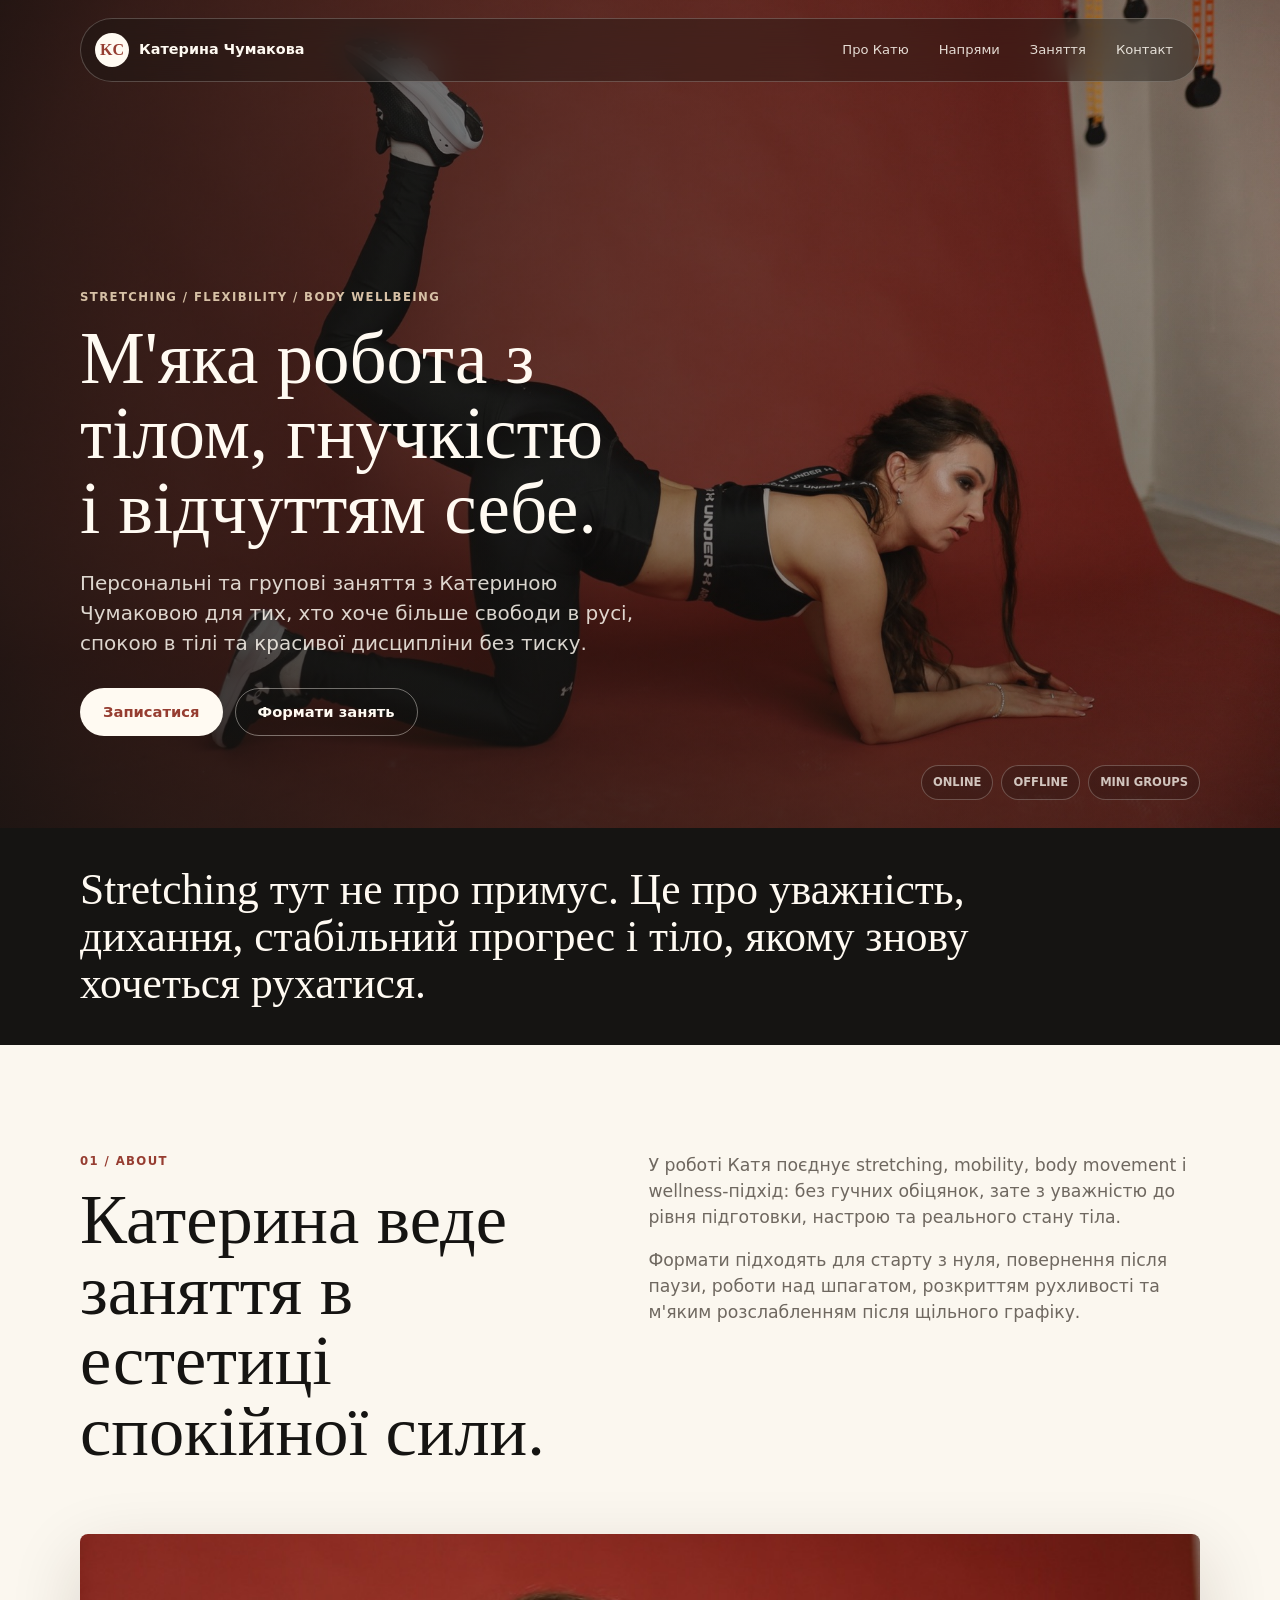
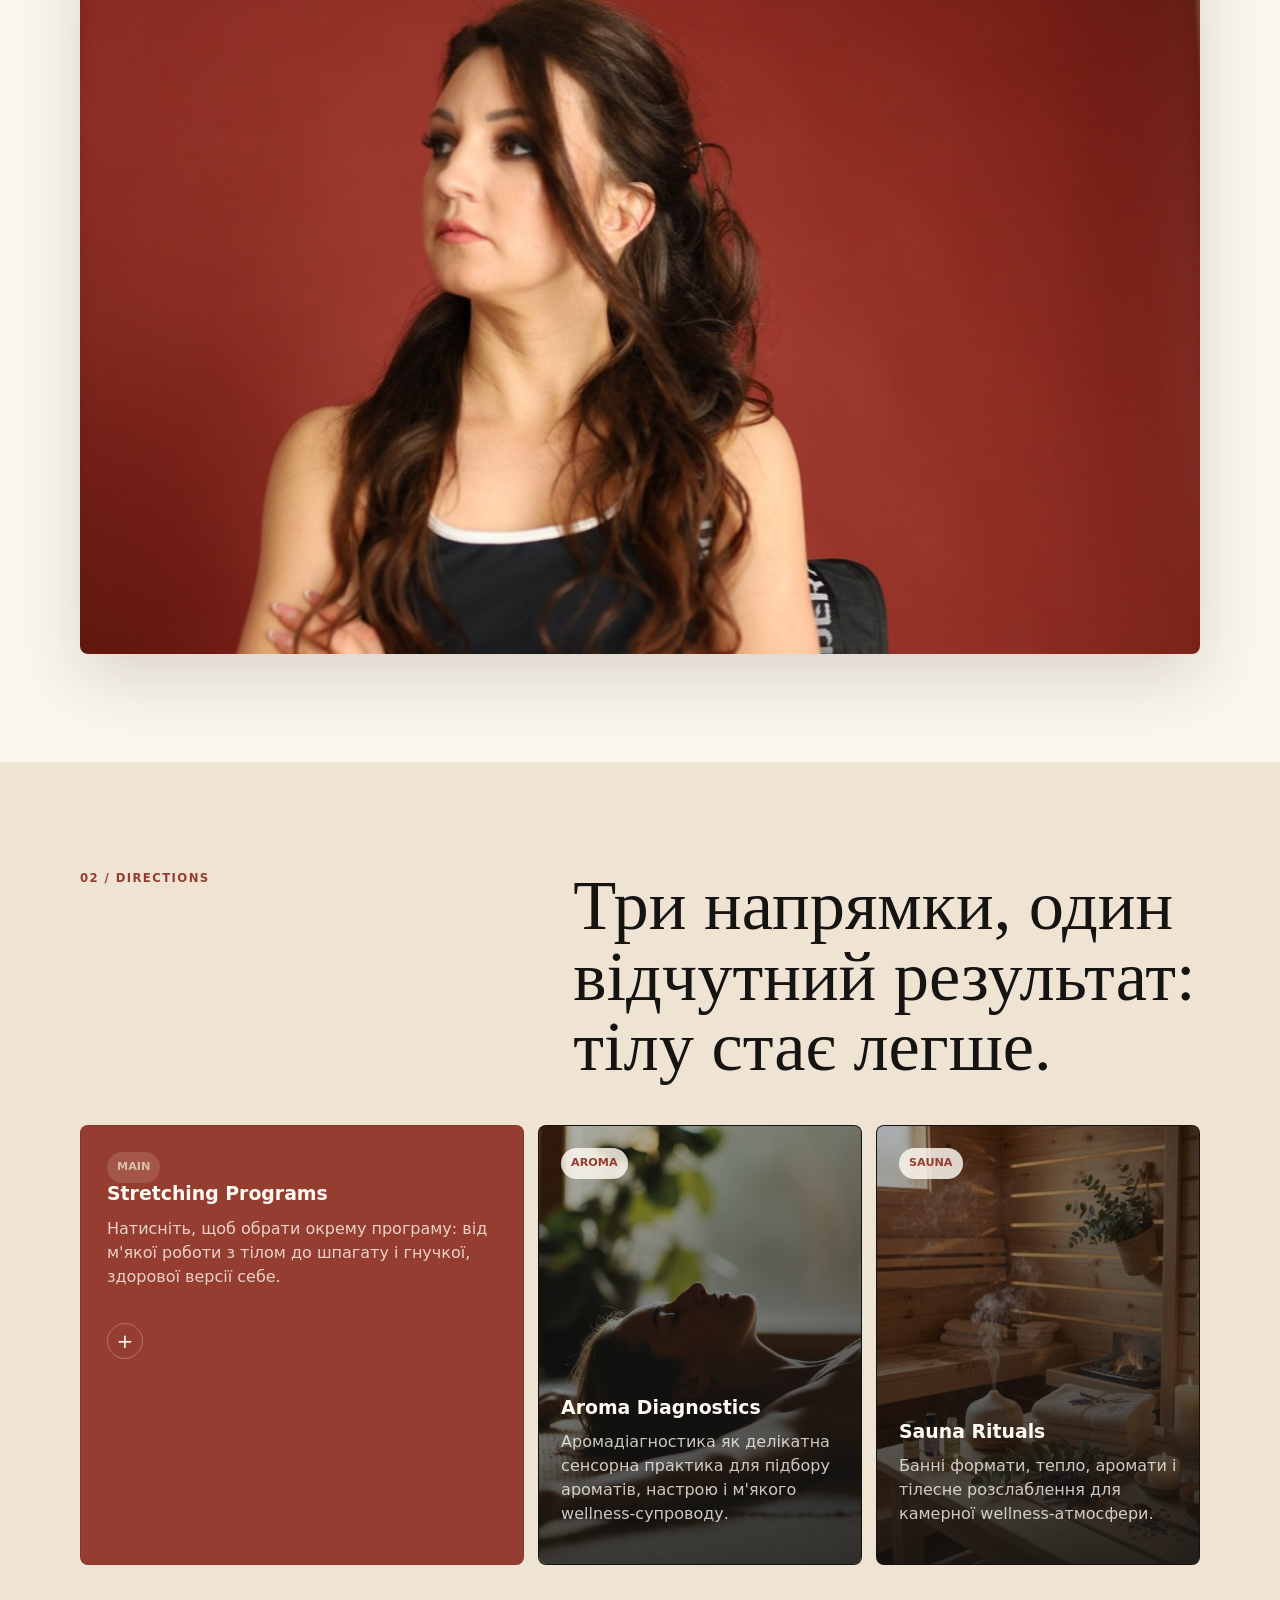
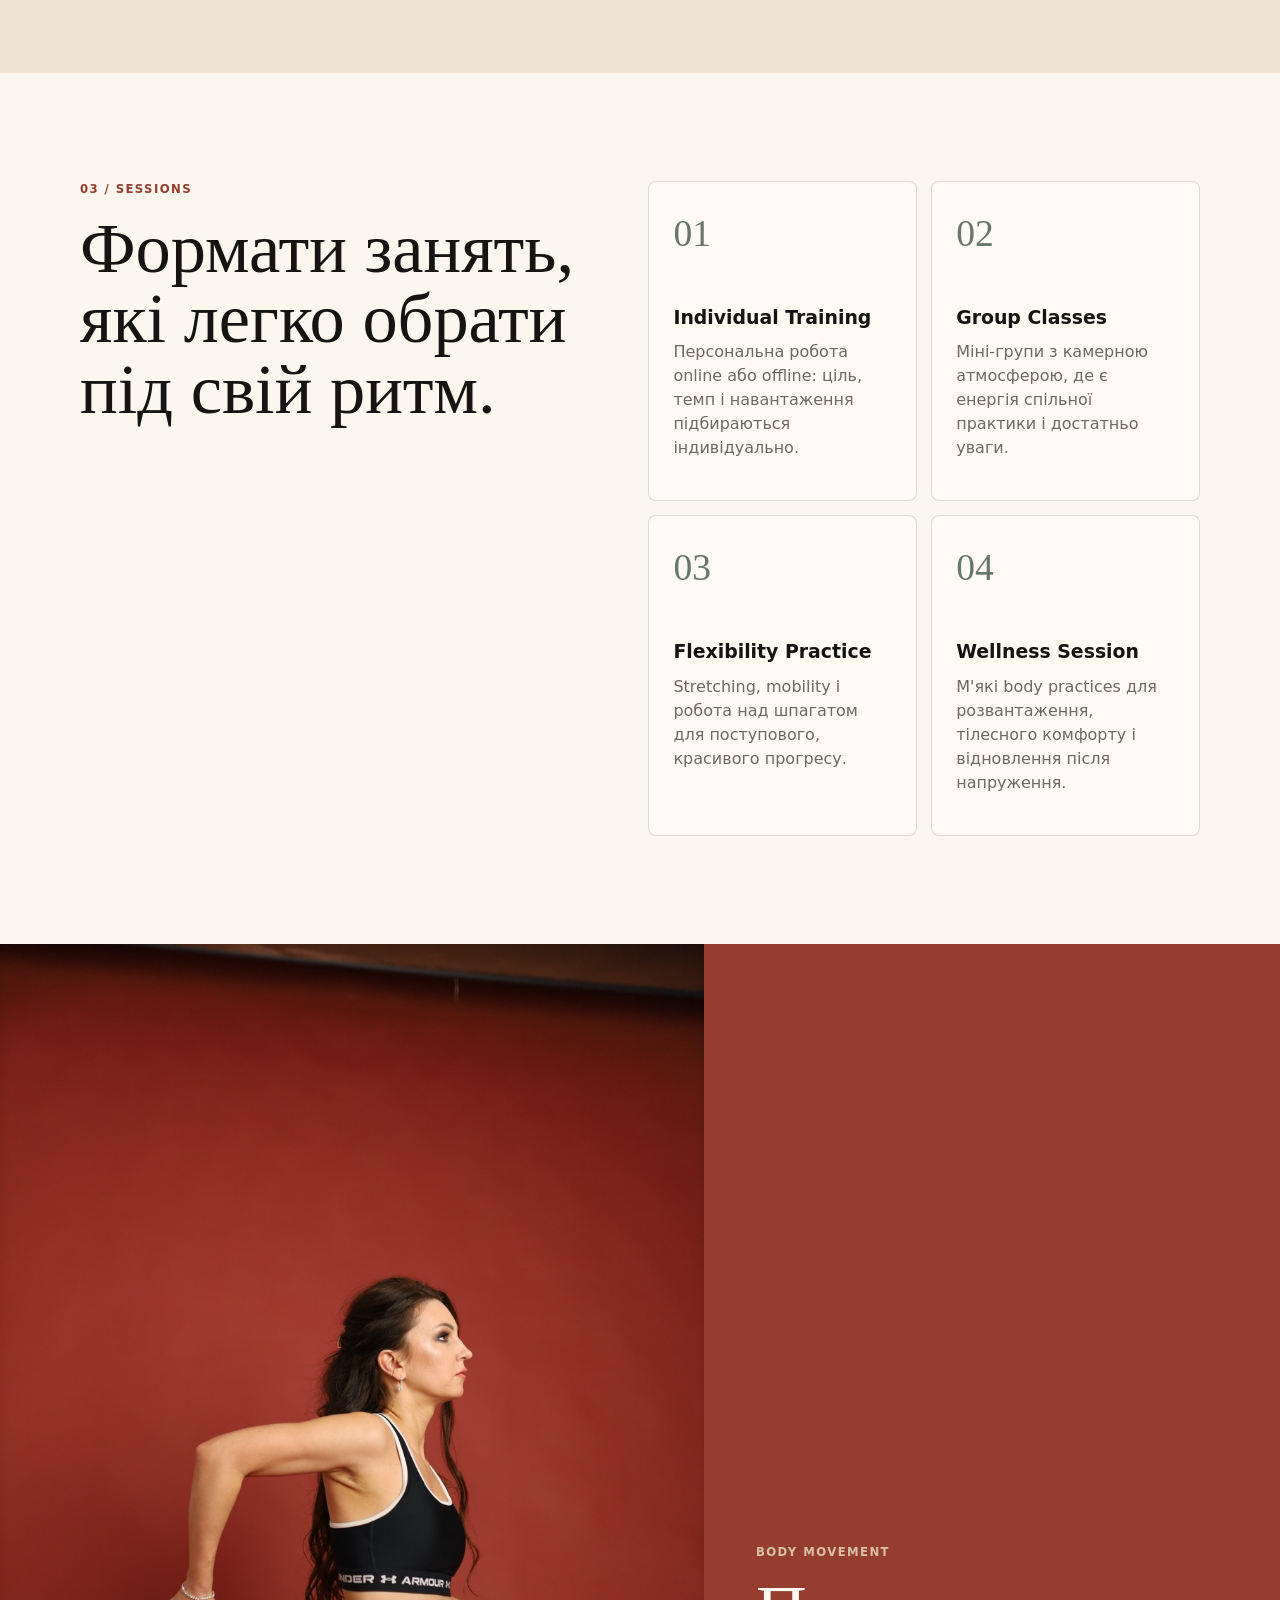
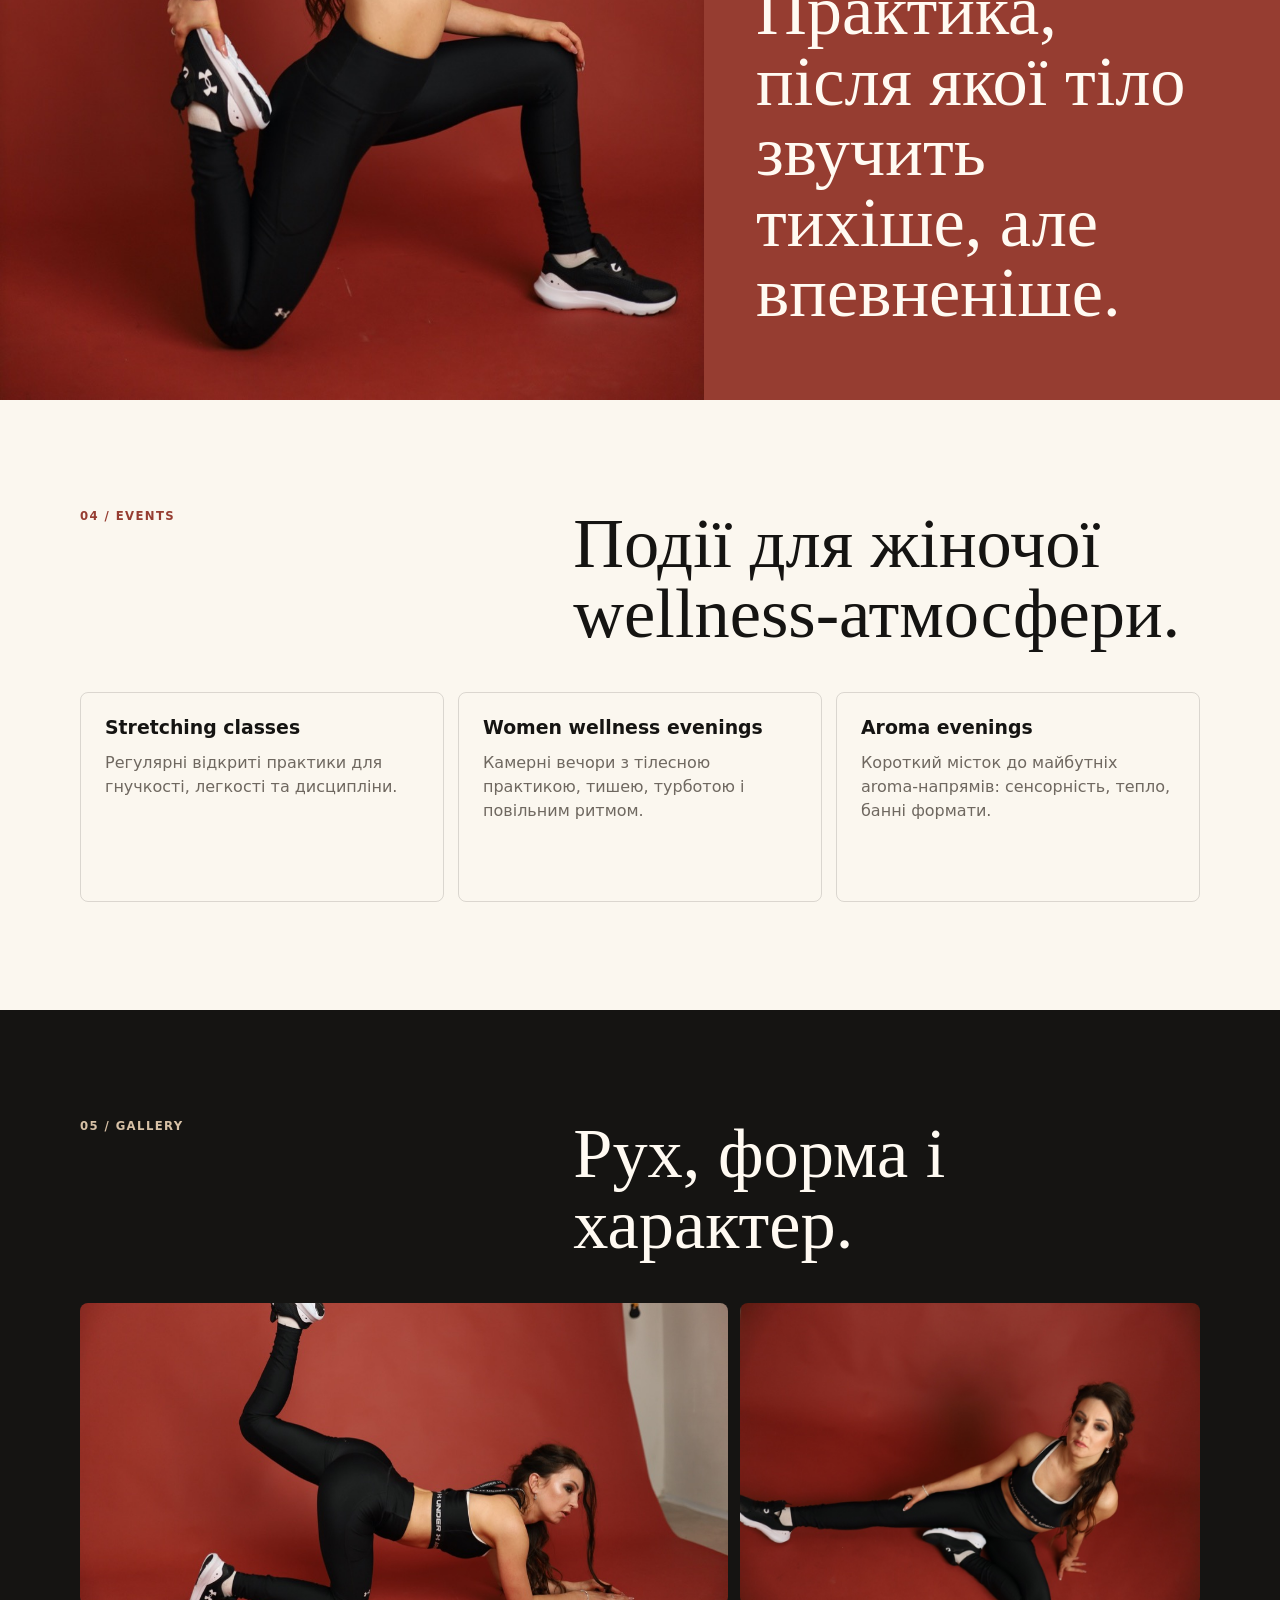
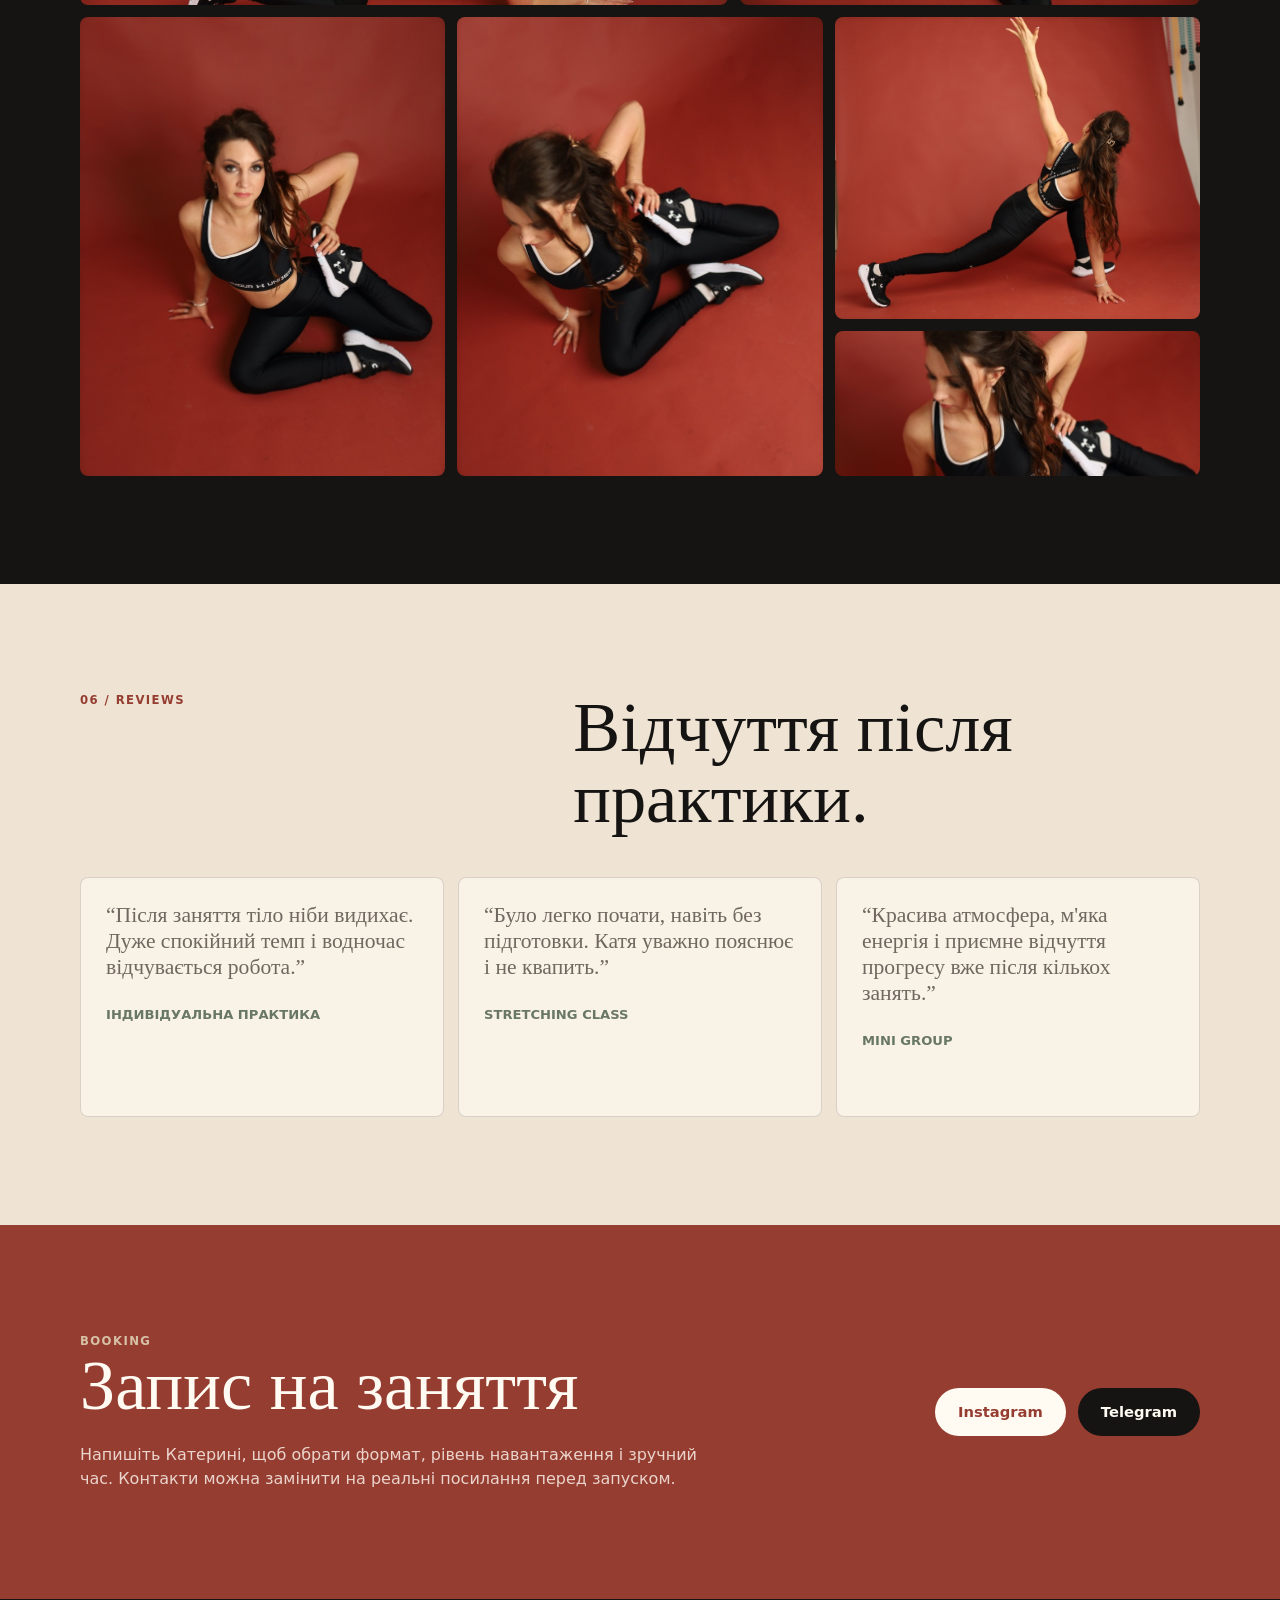
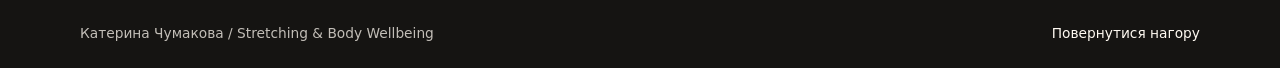
==== index.html @ 388ff01d "Update directions section programs" ====
<!doctype html>
<html lang="uk">
  <head>
    <meta charset="utf-8">
    <meta name="viewport" content="width=device-width, initial-scale=1">
    <title>Катерина Чумакова | Stretching & Body Wellbeing</title>
    <meta
      name="description"
      content="Персональні та групові заняття зі stretching, mobility і м'яких body wellbeing практик з Катериною Чумаковою."
    >
    <link rel="icon" href="favicon.svg" type="image/svg+xml">
    <link rel="stylesheet" href="styles.css">
  </head>
  <body>
    <header class="site-header" aria-label="Головна навігація">
      <a class="brand" href="#top" aria-label="Катерина Чумакова">
        <span>KC</span>
        <strong>Катерина Чумакова</strong>
      </a>
      <nav class="nav-links" aria-label="Розділи сайту">
        <a href="#about">Про Катю</a>
        <a href="#directions">Напрями</a>
        <a href="#services">Заняття</a>
        <a href="#contact">Контакт</a>
      </nav>
    </header>

    <main id="top">
      <section class="hero" aria-label="Stretching, flexibility and body wellbeing">
        <picture>
          <source media="(max-width: 680px)" srcset="assets/mobile-hero.JPG">
          <img class="hero-photo" src="assets/hero.JPG" alt="Катерина виконує stretching позицію на теракотовому фоні">
        </picture>
        <div class="hero-shade"></div>
        <div class="hero-content">
          <p class="eyebrow">stretching / flexibility / body wellbeing</p>
          <h1>М'яка робота з тілом, гнучкістю і відчуттям себе.</h1>
          <p class="hero-copy">
            Персональні та групові заняття з Катериною Чумаковою для тих, хто хоче більше свободи
            в русі, спокою в тілі та красивої дисципліни без тиску.
          </p>
          <div class="hero-actions" aria-label="Основні дії">
            <a class="button primary" href="#contact">Записатися</a>
            <a class="button secondary" href="#services">Формати занять</a>
          </div>
        </div>
        <div class="hero-note" aria-label="Ключові формати">
          <span>online</span>
          <span>offline</span>
          <span>mini groups</span>
        </div>
      </section>

      <section class="intro-band" aria-label="Коротко про підхід">
        <p>
          Stretching тут не про примус. Це про уважність, дихання, стабільний прогрес і тіло,
          якому знову хочеться рухатися.
        </p>
      </section>

      <section id="about" class="about section-grid">
        <div class="section-kicker">
          <p>01 / about</p>
          <h2>Катерина веде заняття в естетиці спокійної сили.</h2>
        </div>
        <div class="about-copy">
          <p>
            У роботі Катя поєднує stretching, mobility, body movement і wellness-підхід:
            без гучних обіцянок, зате з уважністю до рівня підготовки, настрою та реального
            стану тіла.
          </p>
          <p>
            Формати підходять для старту з нуля, повернення після паузи, роботи над шпагатом,
            розкриттям рухливості та м'яким розслабленням після щільного графіку.
          </p>
        </div>
        <figure class="about-image">
          <img src="assets/about.JPG" alt="Портрет Катерини Чумакової у спортивному образі">
        </figure>
      </section>

      <section id="directions" class="directions">
        <div class="section-heading">
          <p>02 / directions</p>
          <h2>Три напрямки, один відчутний результат: тілу стає легше.</h2>
        </div>
        <div class="direction-layout">
          <details class="direction main-direction stretching-tab">
            <summary>
              <span>main</span>
              <h3>Stretching Programs</h3>
              <p>
                Натисніть, щоб обрати окрему програму: від м'якої роботи з тілом до шпагату
                і гнучкої, здорової версії себе.
              </p>
            </summary>
            <div class="stretching-programs" aria-label="Окремі stretching програми">
              <article>
                <strong>Антицелюлітна</strong>
                <p>Робота з тонусом, кровообігом, плавністю руху і відчуттям легкості в тілі.</p>
              </article>
              <article>
                <strong>Красиві шпагатики</strong>
                <p>Поступовий прогрес у шпагаті через mobility, розкриття тазостегнових і контроль.</p>
              </article>
              <article>
                <strong>Гнучка і здорова версія вашого тіла</strong>
                <p>Комплекс для постави, рухливості, м'якої сили і комфортної амплітуди.</p>
              </article>
            </div>
          </details>
          <article class="direction image-direction wellness-direction">
            <img src="assets/wellness.jpeg" alt="Спокійна wellness практика з розслабленням тіла">
            <span>aroma</span>
            <div>
              <h3>Aroma Diagnostics</h3>
              <p>
                Аромадіагностика як делікатна сенсорна практика для підбору ароматів,
                настрою і м'якого wellness-супроводу.
              </p>
            </div>
          </article>
          <article class="direction image-direction aroma">
            <img src="assets/sauna.jpg" alt="Сауна з аромамаслами, свічками і wellness атмосферою">
            <span>sauna</span>
            <div>
              <h3>Sauna Rituals</h3>
              <p>
                Банні формати, тепло, аромати і тілесне розслаблення для камерної
                wellness-атмосфери.
              </p>
            </div>
          </article>
        </div>
      </section>

      <section id="services" class="services section-grid">
        <div class="section-kicker">
          <p>03 / sessions</p>
          <h2>Формати занять, які легко обрати під свій ритм.</h2>
        </div>
        <div class="service-list" aria-label="Послуги">
          <article>
            <div class="service-number">01</div>
            <h3>Individual Training</h3>
            <p>Персональна робота online або offline: ціль, темп і навантаження підбираються індивідуально.</p>
          </article>
          <article>
            <div class="service-number">02</div>
            <h3>Group Classes</h3>
            <p>Міні-групи з камерною атмосферою, де є енергія спільної практики і достатньо уваги.</p>
          </article>
          <article>
            <div class="service-number">03</div>
            <h3>Flexibility Practice</h3>
            <p>Stretching, mobility і робота над шпагатом для поступового, красивого прогресу.</p>
          </article>
          <article>
            <div class="service-number">04</div>
            <h3>Wellness Session</h3>
            <p>М'які body practices для розвантаження, тілесного комфорту і відновлення після напруження.</p>
          </article>
        </div>
      </section>

      <section class="visual-break" aria-label="Body movement">
        <img src="assets/movement.JPG" alt="Катерина у stretching позиції на теракотовому фоні">
        <div>
          <p class="eyebrow">body movement</p>
          <h2>Практика, після якої тіло звучить тихіше, але впевненіше.</h2>
        </div>
      </section>

      <section class="events">
        <div class="section-heading">
          <p>04 / events</p>
          <h2>Події для жіночої wellness-атмосфери.</h2>
        </div>
        <div class="event-row">
          <article>
            <h3>Stretching classes</h3>
            <p>Регулярні відкриті практики для гнучкості, легкості та дисципліни.</p>
          </article>
          <article>
            <h3>Women wellness evenings</h3>
            <p>Камерні вечори з тілесною практикою, тишею, турботою і повільним ритмом.</p>
          </article>
          <article>
            <h3>Aroma evenings</h3>
            <p>Короткий місток до майбутніх aroma-напрямів: сенсорність, тепло, банні формати.</p>
          </article>
        </div>
      </section>

      <section class="gallery" aria-label="Галерея">
        <div class="section-heading">
          <p>05 / gallery</p>
          <h2>Рух, форма і характер.</h2>
        </div>
        <div class="gallery-grid">
          <img src="assets/gallery-01.JPG" alt="Катерина виконує вправу на підлозі">
          <img src="assets/gallery-02.JPG" alt="Катерина у stretching позиції з витягнутою ногою">
          <img src="assets/gallery-03.JPG" alt="Катерина дивиться в камеру під час stretching позиції">
          <img src="assets/gallery-04.JPG" alt="Верхній ракурс stretching позиції">
          <img src="assets/gallery-05.JPG" alt="Динамічна stretching позиція з рукою вгору">
          <img src="assets/gallery-06.JPG" alt="Катерина у сидячій stretching позиції">
        </div>
      </section>

      <section class="reviews">
        <div class="section-heading">
          <p>06 / reviews</p>
          <h2>Відчуття після практики.</h2>
        </div>
        <div class="review-grid">
          <blockquote>
            <p>“Після заняття тіло ніби видихає. Дуже спокійний темп і водночас відчувається робота.”</p>
            <cite>Індивідуальна практика</cite>
          </blockquote>
          <blockquote>
            <p>“Було легко почати, навіть без підготовки. Катя уважно пояснює і не квапить.”</p>
            <cite>Stretching class</cite>
          </blockquote>
          <blockquote>
            <p>“Красива атмосфера, м'яка енергія і приємне відчуття прогресу вже після кількох занять.”</p>
            <cite>Mini group</cite>
          </blockquote>
        </div>
      </section>

      <section id="contact" class="contact">
        <div>
          <p class="eyebrow">booking</p>
          <h2>Запис на заняття</h2>
          <p>
            Напишіть Катерині, щоб обрати формат, рівень навантаження і зручний час.
            Контакти можна замінити на реальні посилання перед запуском.
          </p>
        </div>
        <div class="contact-actions">
          <a class="button primary" href="https://www.instagram.com/aromaflex_by_kateryna" aria-label="Написати в Instagram">Instagram</a>
          <a class="button dark" href="https://t.me/kateryna_mihailovna" aria-label="Написати в Telegram">Telegram</a>
        </div>
      </section>
    </main>

    <footer class="site-footer">
      <p>Катерина Чумакова / Stretching & Body Wellbeing</p>
      <a href="#top">Повернутися нагору</a>
    </footer>
  </body>
</html>
---- styles.css ----
:root {
  --ink: #151412;
  --muted: #6f6860;
  --ivory: #fbf7ef;
  --warm: #efe4d4;
  --sand: #d7c1a6;
  --terracotta: #963d31;
  --clay: #bd6f59;
  --sage: #697766;
  --cream: #fffaf2;
  --line: rgba(21, 20, 18, 0.14);
  --shadow: 0 24px 70px rgba(43, 26, 18, 0.16);
}

* {
  box-sizing: border-box;
}

html {
  scroll-behavior: smooth;
}

body {
  margin: 0;
  overflow-x: hidden;
  color: var(--ink);
  background: var(--ivory);
  font-family: Inter, ui-sans-serif, system-ui, -apple-system, BlinkMacSystemFont, "Segoe UI", sans-serif;
  line-height: 1.5;
}

img {
  display: block;
  max-width: 100%;
}

a {
  color: inherit;
  text-decoration: none;
}

.site-header {
  position: fixed;
  z-index: 10;
  top: 18px;
  left: 50%;
  width: min(1120px, calc(100% - 32px));
  transform: translateX(-50%);
  display: flex;
  align-items: center;
  justify-content: space-between;
  gap: 20px;
  padding: 12px 14px;
  color: var(--cream);
  background: rgba(21, 20, 18, 0.36);
  border: 1px solid rgba(255, 250, 242, 0.22);
  border-radius: 999px;
  backdrop-filter: blur(18px);
}

.brand {
  display: inline-flex;
  align-items: center;
  gap: 10px;
  min-width: 0;
}

.brand span {
  display: grid;
  place-items: center;
  width: 34px;
  height: 34px;
  border-radius: 50%;
  background: var(--cream);
  color: var(--terracotta);
  font-family: Georgia, "Times New Roman", serif;
  font-weight: 700;
}

.brand strong {
  overflow: hidden;
  font-size: 0.9rem;
  font-weight: 650;
  text-overflow: ellipsis;
  white-space: nowrap;
}

.nav-links {
  display: flex;
  align-items: center;
  gap: 6px;
}

.nav-links a {
  padding: 9px 12px;
  border-radius: 999px;
  color: rgba(255, 250, 242, 0.86);
  font-size: 0.82rem;
  transition: background 180ms ease, color 180ms ease;
}

.nav-links a:hover {
  background: rgba(255, 250, 242, 0.14);
  color: var(--cream);
}

.hero {
  position: relative;
  min-height: 92svh;
  overflow: hidden;
  display: grid;
  align-items: end;
  padding: 116px max(24px, calc((100vw - 1120px) / 2)) 92px;
  color: var(--cream);
  isolation: isolate;
}

.hero-photo,
.hero-shade {
  position: absolute;
  inset: 0;
  width: 100%;
  height: 100%;
}

.hero-photo {
  z-index: -3;
  object-fit: cover;
  object-position: 60% center;
}

.hero-shade {
  z-index: -2;
  background:
    linear-gradient(90deg, rgba(21, 20, 18, 0.82) 0%, rgba(21, 20, 18, 0.5) 42%, rgba(21, 20, 18, 0.12) 100%),
    linear-gradient(0deg, rgba(21, 20, 18, 0.46) 0%, rgba(21, 20, 18, 0.08) 38%);
}

.hero-content {
  width: min(700px, 100%);
}

.eyebrow,
.section-kicker > p,
.section-heading > p {
  margin: 0 0 14px;
  color: var(--terracotta);
  font-size: 0.73rem;
  font-weight: 760;
  letter-spacing: 0.12em;
  text-transform: uppercase;
}

.hero .eyebrow {
  color: var(--sand);
}

h1,
h2,
h3,
p {
  margin-top: 0;
}

h1,
h2 {
  font-family: "Iowan Old Style", "Palatino Linotype", "Book Antiqua", Georgia, "Times New Roman", serif;
  font-weight: 500;
  line-height: 1;
}

h1 {
  max-width: 720px;
  margin-bottom: 22px;
  font-size: clamp(2.9rem, 5.7vw, 5.15rem);
  line-height: 1.03;
  text-wrap: balance;
}

h2 {
  font-size: clamp(2.4rem, 5.5vw, 5rem);
}

h3 {
  margin-bottom: 12px;
  font-size: 1.18rem;
  line-height: 1.15;
}

.hero-copy {
  max-width: 590px;
  margin-bottom: 30px;
  color: rgba(255, 250, 242, 0.84);
  font-size: clamp(1.05rem, 1.8vw, 1.25rem);
}

.hero-actions,
.contact-actions {
  display: flex;
  flex-wrap: wrap;
  gap: 12px;
}

.button {
  display: inline-flex;
  align-items: center;
  justify-content: center;
  min-height: 48px;
  padding: 0 22px;
  border: 1px solid transparent;
  border-radius: 999px;
  font-size: 0.92rem;
  font-weight: 720;
  transition: transform 180ms ease, background 180ms ease, border-color 180ms ease;
}

.button:hover {
  transform: translateY(-2px);
}

.button.primary {
  background: var(--cream);
  color: var(--terracotta);
}

.button.secondary {
  border-color: rgba(255, 250, 242, 0.4);
  color: var(--cream);
}

.button.dark {
  background: var(--ink);
  color: var(--cream);
}

.button.light {
  border-color: var(--line);
  background: rgba(255, 250, 242, 0.62);
  color: var(--ink);
}

.hero-note {
  position: absolute;
  right: max(24px, calc((100vw - 1120px) / 2));
  bottom: 28px;
  display: flex;
  gap: 8px;
  flex-wrap: wrap;
}

.hero-note span {
  padding: 8px 11px;
  border: 1px solid rgba(255, 250, 242, 0.24);
  border-radius: 999px;
  color: rgba(255, 250, 242, 0.76);
  background: rgba(21, 20, 18, 0.24);
  font-size: 0.72rem;
  font-weight: 760;
  text-transform: uppercase;
}

.intro-band {
  padding: 38px max(24px, calc((100vw - 1120px) / 2));
  background: var(--ink);
  color: var(--cream);
}

.intro-band p {
  max-width: 890px;
  margin: 0;
  font-family: Georgia, "Times New Roman", serif;
  font-size: clamp(1.65rem, 3.4vw, 3.1rem);
  line-height: 1.08;
}

.section-grid,
.directions,
.events,
.gallery,
.reviews,
.contact {
  padding: 108px max(24px, calc((100vw - 1120px) / 2));
}

.section-grid {
  display: grid;
  grid-template-columns: minmax(220px, 0.9fr) minmax(280px, 1fr);
  gap: 42px 72px;
  align-items: start;
}

.section-kicker h2,
.section-heading h2 {
  margin-bottom: 0;
}

.about-copy {
  color: var(--muted);
  font-size: 1.08rem;
}

.about-copy p:last-child {
  margin-bottom: 0;
}

.about-image {
  grid-column: 1 / -1;
  margin: 26px 0 0;
  overflow: hidden;
  border-radius: 8px;
  box-shadow: var(--shadow);
}

.about-image img {
  width: 100%;
  height: min(720px, 72vw);
  object-fit: cover;
  object-position: 50% 28%;
}

.directions {
  background: var(--warm);
}

.section-heading {
  display: grid;
  grid-template-columns: minmax(220px, 0.72fr) minmax(320px, 1fr);
  gap: 42px;
  align-items: end;
  margin-bottom: 44px;
}

.section-heading p {
  align-self: start;
}

.direction-layout {
  display: grid;
  grid-template-columns: 1.22fr 0.89fr 0.89fr;
  gap: 14px;
}

.direction,
.service-list article,
.event-row article,
.review-grid blockquote {
  border: 1px solid var(--line);
  border-radius: 8px;
}

.direction {
  min-height: 360px;
  display: flex;
  flex-direction: column;
  justify-content: flex-end;
  padding: 26px;
  background: var(--cream);
  overflow: hidden;
}

.direction span {
  width: fit-content;
  margin-bottom: auto;
  padding: 7px 10px;
  border-radius: 999px;
  background: rgba(150, 61, 49, 0.09);
  color: var(--terracotta);
  font-size: 0.7rem;
  font-weight: 800;
  text-transform: uppercase;
}

.direction p,
.service-list p,
.event-row p,
.review-grid p,
.contact p {
  color: var(--muted);
}

.main-direction {
  background: var(--terracotta);
  color: var(--cream);
}

.main-direction span {
  background: rgba(255, 250, 242, 0.13);
  color: var(--sand);
}

.main-direction p {
  color: rgba(255, 250, 242, 0.78);
}

.stretching-tab {
  gap: 22px;
  cursor: pointer;
}

.stretching-tab summary {
  display: flex;
  min-height: 0;
  flex-direction: column;
  justify-content: flex-end;
  cursor: pointer;
  list-style: none;
}

.stretching-tab summary::-webkit-details-marker {
  display: none;
}

.stretching-tab summary::after {
  content: "+";
  align-self: flex-start;
  width: 34px;
  height: 34px;
  margin-top: 18px;
  display: grid;
  place-items: center;
  border: 1px solid rgba(255, 250, 242, 0.28);
  border-radius: 50%;
  color: var(--cream);
  font-size: 1.25rem;
  line-height: 1;
}

.stretching-tab[open] summary::after {
  content: "-";
}

.stretching-programs {
  display: grid;
  gap: 10px;
}

.stretching-programs article {
  padding: 14px;
  border: 1px solid rgba(255, 250, 242, 0.2);
  border-radius: 8px;
  background: rgba(255, 250, 242, 0.08);
}

.stretching-programs strong {
  display: block;
  margin-bottom: 6px;
  color: var(--cream);
  font-size: 0.96rem;
  line-height: 1.2;
}

.stretching-programs p {
  margin: 0;
  color: rgba(255, 250, 242, 0.72);
  font-size: 0.88rem;
  line-height: 1.42;
}

.aroma {
  background: #e9dbc8;
}

.image-direction {
  position: relative;
  min-height: 440px;
  padding: 22px;
  color: var(--cream);
  background: var(--ink);
  isolation: isolate;
}

.image-direction::after {
  position: absolute;
  inset: 0;
  z-index: -1;
  content: "";
  background:
    linear-gradient(0deg, rgba(21, 20, 18, 0.76) 0%, rgba(21, 20, 18, 0.32) 55%, rgba(21, 20, 18, 0.08) 100%),
    linear-gradient(90deg, rgba(21, 20, 18, 0.2), rgba(21, 20, 18, 0.48));
}

.image-direction img {
  position: absolute;
  inset: 0;
  z-index: -2;
  width: 100%;
  height: 100%;
  object-fit: cover;
}

.wellness-direction img {
  object-position: 50% 52%;
}

.aroma img {
  object-position: 50% 50%;
}

.image-direction span {
  background: rgba(255, 250, 242, 0.82);
  color: var(--terracotta);
}

.image-direction p {
  color: rgba(255, 250, 242, 0.78);
}

.service-list {
  display: grid;
  grid-template-columns: 1fr 1fr;
  gap: 14px;
}

.service-list article {
  min-height: 235px;
  padding: 24px;
  background: var(--cream);
}

.service-number {
  margin-bottom: 44px;
  color: var(--sage);
  font-family: Georgia, "Times New Roman", serif;
  font-size: 2.35rem;
}

.visual-break {
  display: grid;
  grid-template-columns: 1.1fr 0.9fr;
  min-height: 650px;
  background: var(--terracotta);
  color: var(--cream);
}

.visual-break img {
  width: 100%;
  height: 100%;
  object-fit: cover;
  object-position: 50% 38%;
}

.visual-break > div {
  display: flex;
  flex-direction: column;
  justify-content: flex-end;
  padding: 72px max(24px, calc((100vw - 1120px) / 2)) 72px 52px;
}

.visual-break .eyebrow {
  color: var(--sand);
}

.visual-break h2 {
  margin: 0;
  max-width: 590px;
}

.event-row,
.review-grid {
  display: grid;
  grid-template-columns: repeat(3, 1fr);
  gap: 14px;
}

.event-row article {
  min-height: 210px;
  padding: 24px;
  background: transparent;
}

.gallery {
  background: var(--ink);
  color: var(--cream);
}

.gallery .section-heading p {
  color: var(--sand);
}

.gallery-grid {
  display: grid;
  grid-template-columns: repeat(12, 1fr);
  grid-auto-rows: 145px;
  gap: 12px;
}

.gallery-grid img {
  width: 100%;
  height: 100%;
  border-radius: 8px;
  object-fit: cover;
}

.gallery-grid img:nth-child(1) {
  grid-column: span 7;
  grid-row: span 2;
}

.gallery-grid img:nth-child(2) {
  grid-column: span 5;
  grid-row: span 2;
}

.gallery-grid img:nth-child(3) {
  grid-column: span 4;
  grid-row: span 3;
}

.gallery-grid img:nth-child(4) {
  grid-column: span 4;
  grid-row: span 3;
}

.gallery-grid img:nth-child(5) {
  grid-column: span 4;
  grid-row: span 2;
}

.gallery-grid img:nth-child(6) {
  grid-column: span 4;
  grid-row: span 1;
}

.reviews {
  background: var(--warm);
}

.review-grid blockquote {
  min-height: 240px;
  margin: 0;
  padding: 25px;
  background: rgba(255, 250, 242, 0.62);
}

.review-grid p {
  font-family: Georgia, "Times New Roman", serif;
  font-size: 1.35rem;
  line-height: 1.2;
}

.review-grid cite {
  color: var(--sage);
  font-size: 0.82rem;
  font-style: normal;
  font-weight: 800;
  text-transform: uppercase;
}

.contact {
  display: grid;
  grid-template-columns: minmax(280px, 0.9fr) minmax(260px, 0.65fr);
  gap: 44px;
  align-items: center;
  background: var(--terracotta);
  color: var(--cream);
}

.contact .eyebrow {
  color: var(--sand);
}

.contact h2 {
  margin-bottom: 22px;
}

.contact p {
  max-width: 620px;
  margin-bottom: 0;
  color: rgba(255, 250, 242, 0.8);
}

.contact-actions {
  justify-content: flex-end;
}

.site-footer {
  display: flex;
  align-items: center;
  justify-content: space-between;
  gap: 18px;
  padding: 24px max(24px, calc((100vw - 1120px) / 2));
  color: rgba(255, 250, 242, 0.74);
  background: var(--ink);
  font-size: 0.86rem;
}

.site-footer p {
  margin: 0;
}

.site-footer a {
  color: var(--cream);
}

@media (max-width: 920px) {
  .site-header {
    align-items: flex-start;
    border-radius: 24px;
  }

  .nav-links {
    max-width: 360px;
    justify-content: flex-end;
    flex-wrap: wrap;
  }

  .hero {
    min-height: 88svh;
    padding-top: 150px;
  }

  .hero-photo {
    object-position: 67% center;
  }

  .section-grid,
  .section-heading,
  .visual-break,
  .contact {
    grid-template-columns: 1fr;
  }

  .direction-layout,
  .event-row,
  .review-grid {
    grid-template-columns: 1fr;
  }

  .direction {
    min-height: 270px;
  }

  .visual-break {
    min-height: auto;
  }

  .visual-break img {
    height: 520px;
  }

  .visual-break > div {
    padding: 52px 24px 64px;
  }

  .contact-actions {
    justify-content: flex-start;
  }
}

@media (max-width: 680px) {
  .site-header {
    position: absolute;
    top: 12px;
    width: calc(100% - 24px);
    padding: 10px;
  }

  .brand strong {
    max-width: 145px;
  }

  .nav-links {
    display: none;
  }

  .hero {
    min-height: 92svh;
    padding: 122px 18px 74px;
  }

  .hero-content {
    width: min(100%, 342px);
  }

  .hero-photo {
    object-position: 54% center;
  }

  .hero-shade {
    background:
      linear-gradient(90deg, rgba(21, 20, 18, 0.88) 0%, rgba(21, 20, 18, 0.6) 55%, rgba(21, 20, 18, 0.2) 100%),
      linear-gradient(0deg, rgba(21, 20, 18, 0.58) 0%, rgba(21, 20, 18, 0.08) 44%);
  }

  h1 {
    max-width: 100%;
    font-size: clamp(2.06rem, 9.5vw, 2.78rem);
  }

  .hero-copy {
    max-width: 100%;
    font-size: 1rem;
  }

  h2 {
    font-size: clamp(2.18rem, 11vw, 3.6rem);
  }

  .hero-note {
    left: 18px;
    right: 18px;
    bottom: 18px;
  }

  .button {
    width: 100%;
  }

  .intro-band,
  .section-grid,
  .directions,
  .events,
  .gallery,
  .reviews,
  .contact {
    padding-left: 18px;
    padding-right: 18px;
  }

  .section-grid,
  .directions,
  .events,
  .gallery,
  .reviews,
  .contact {
    padding-top: 76px;
    padding-bottom: 76px;
  }

  .about-image img {
    height: 520px;
  }

  .service-list {
    grid-template-columns: 1fr;
  }

  .gallery-grid {
    grid-template-columns: 1fr 1fr;
    grid-auto-rows: 170px;
  }

  .gallery-grid img:nth-child(n) {
    grid-column: span 1;
    grid-row: span 2;
  }

  .gallery-grid img:nth-child(1),
  .gallery-grid img:nth-child(5) {
    grid-column: 1 / -1;
  }

  .site-footer {
    flex-direction: column;
    align-items: flex-start;
    padding-left: 18px;
    padding-right: 18px;
  }
}
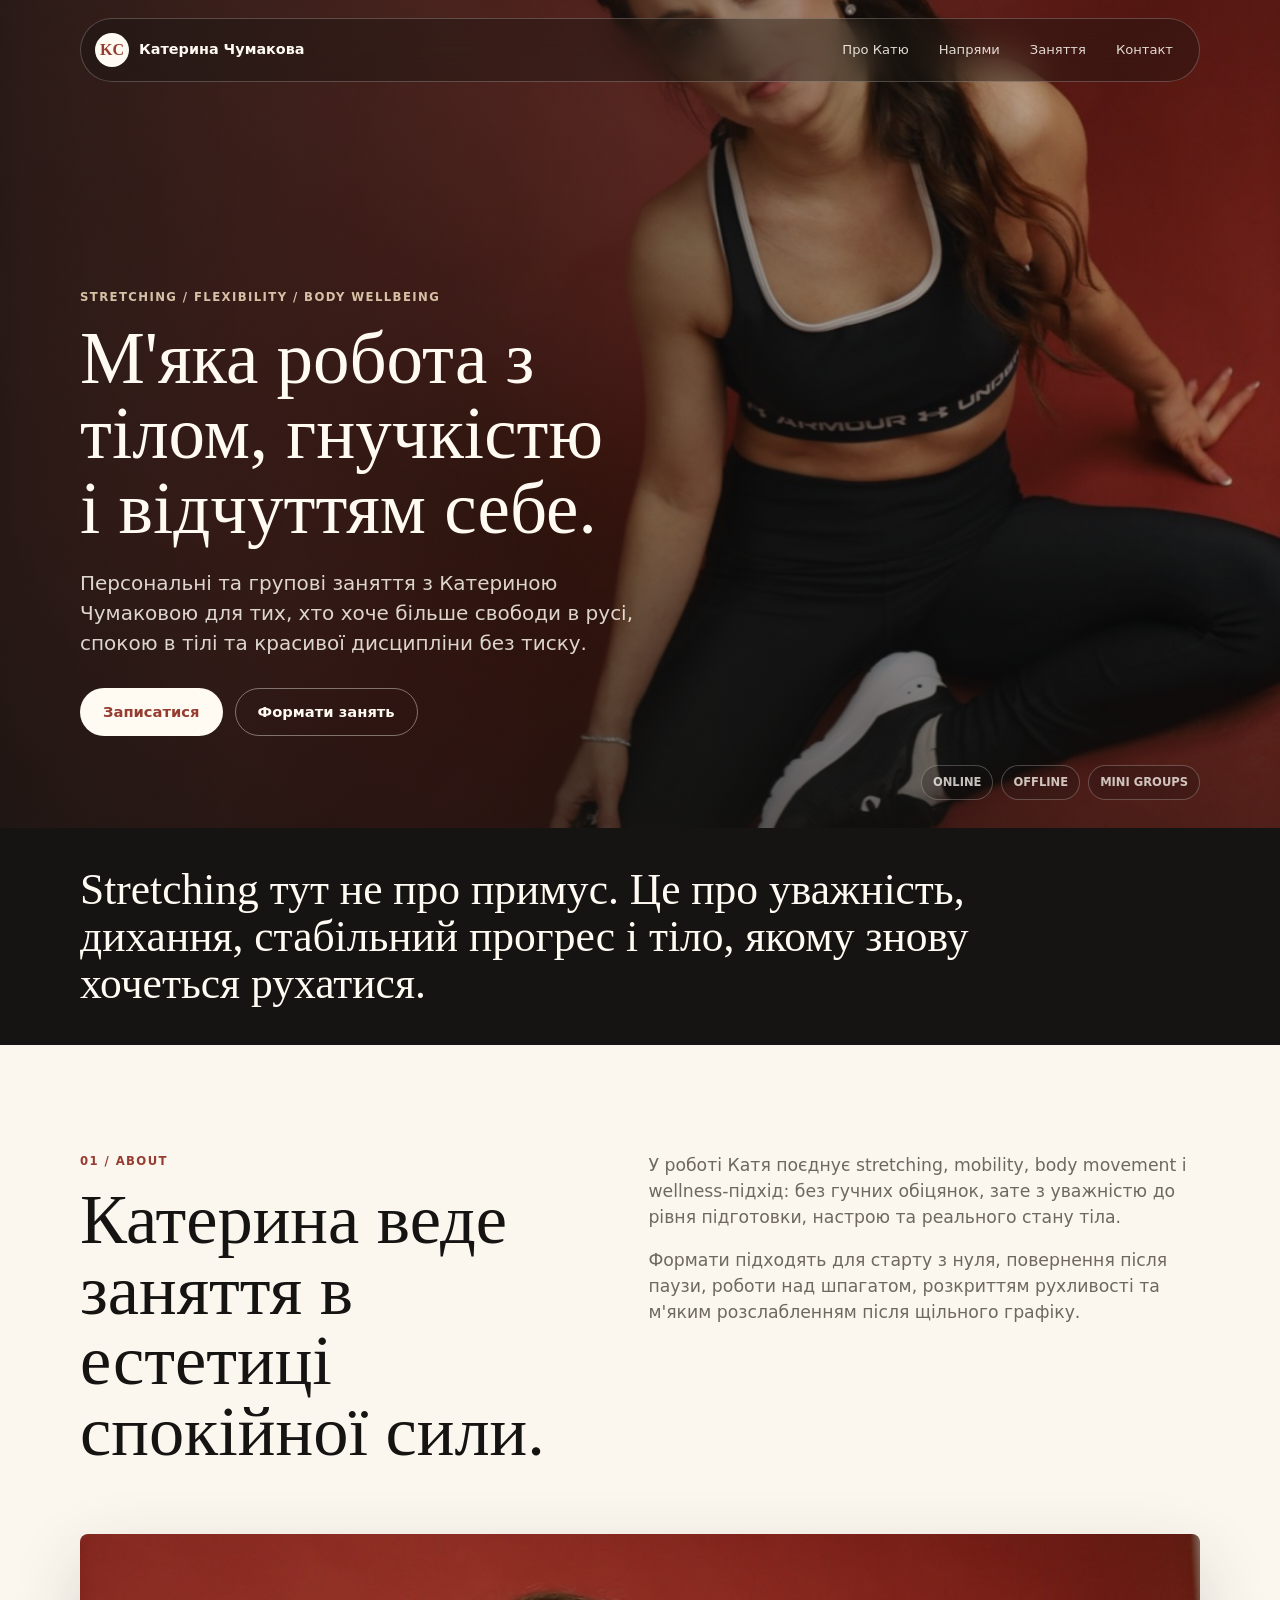
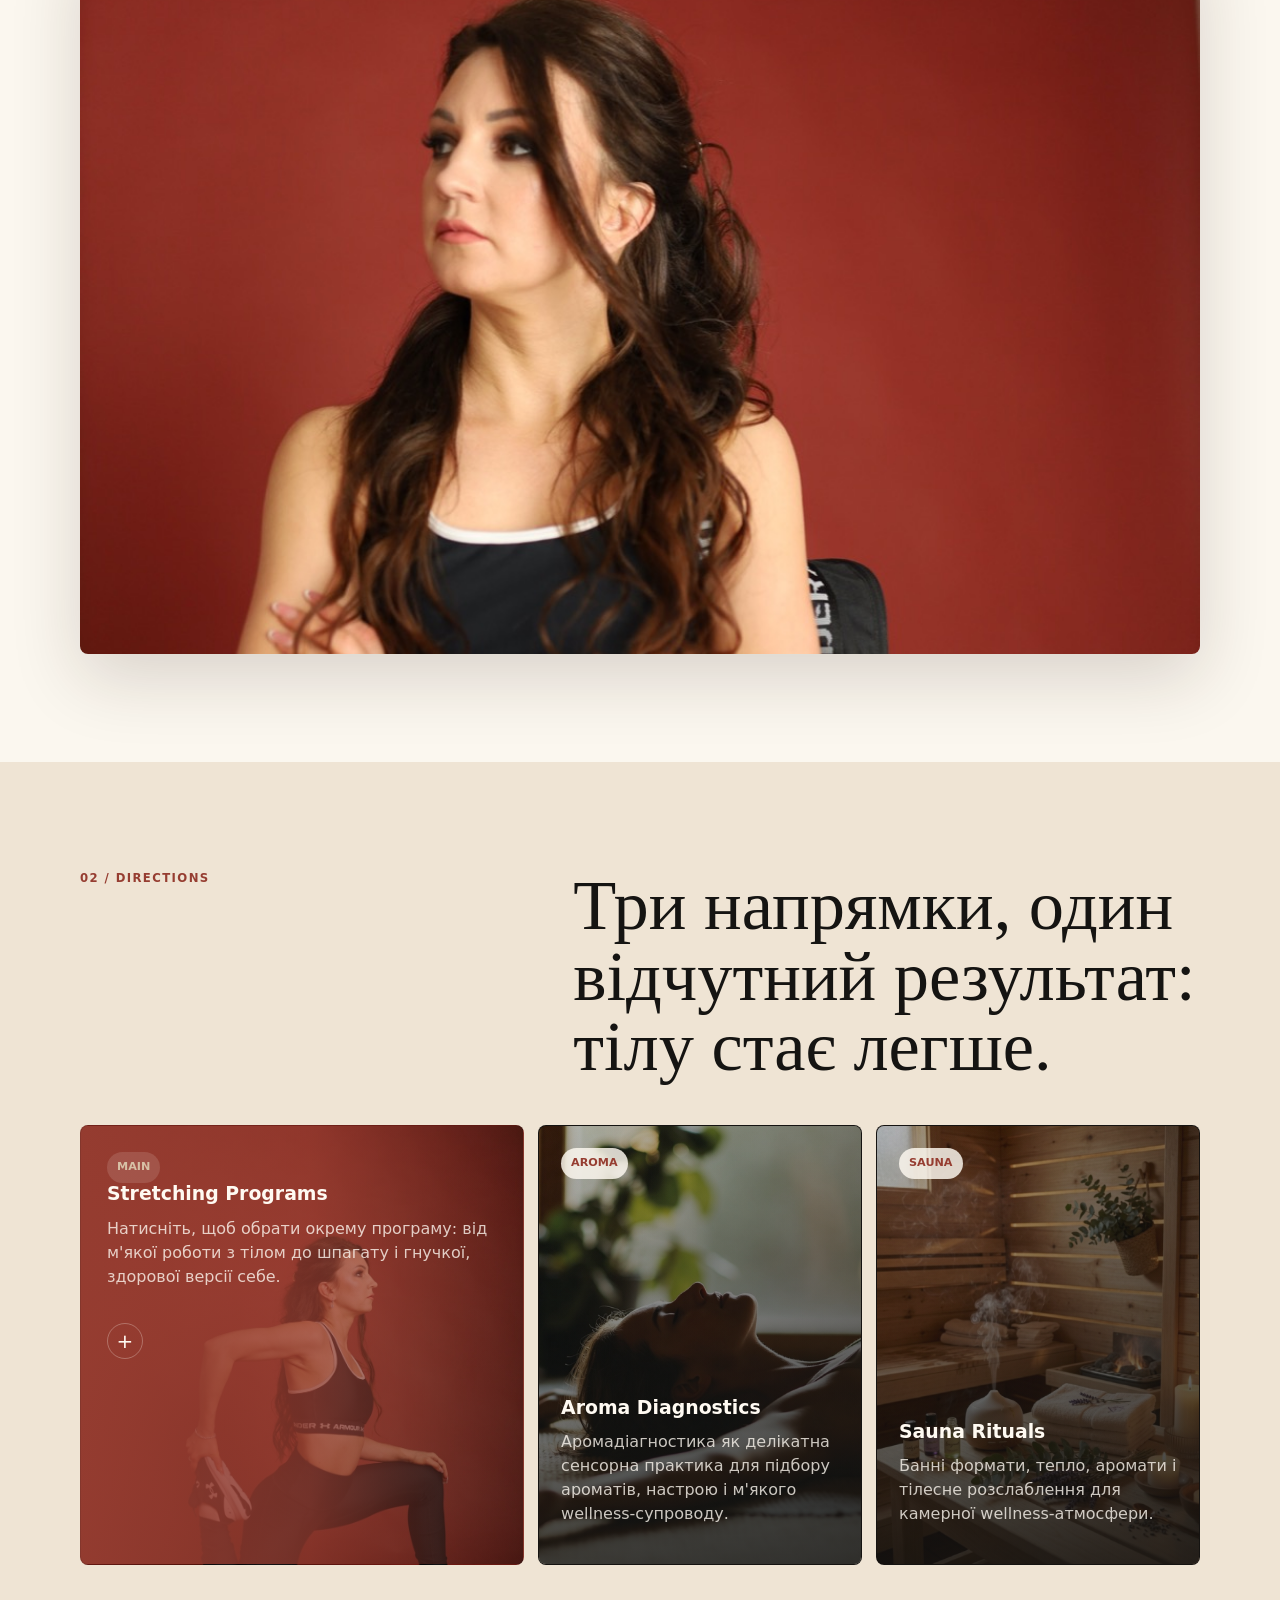
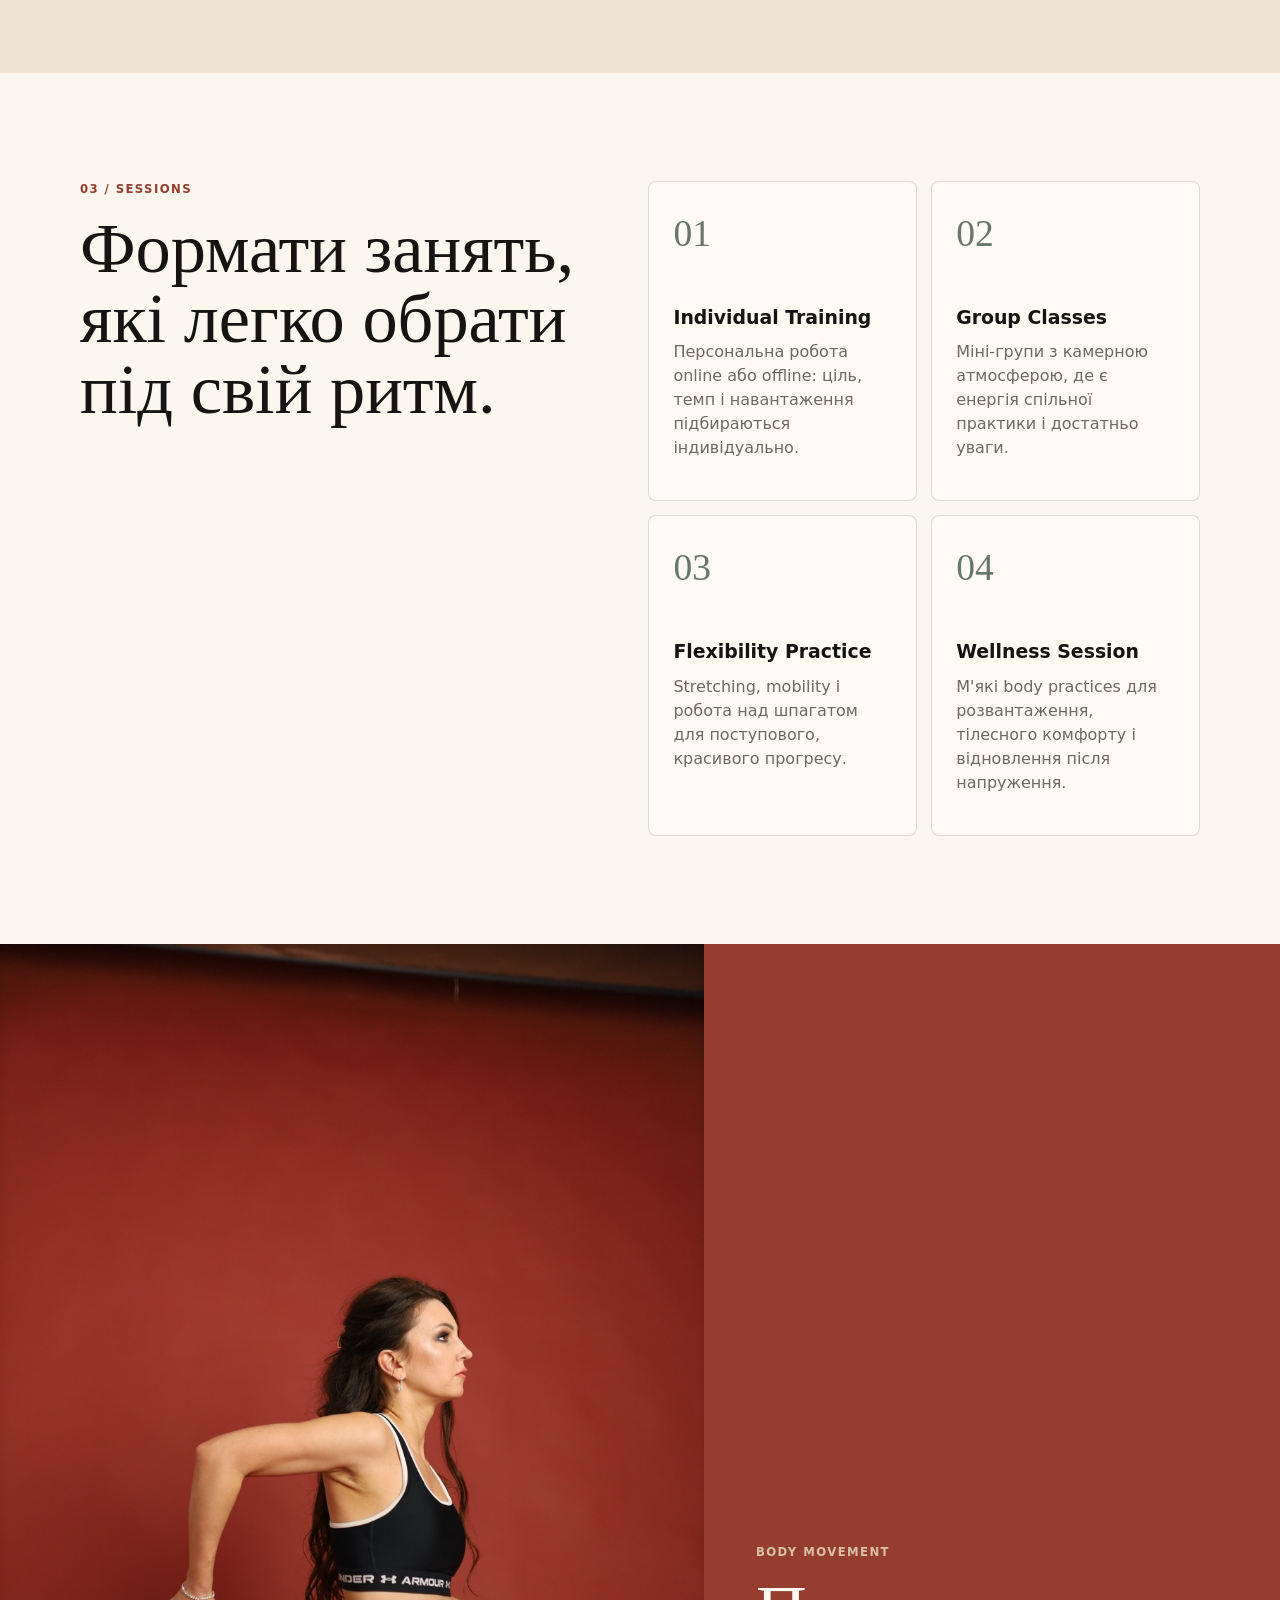
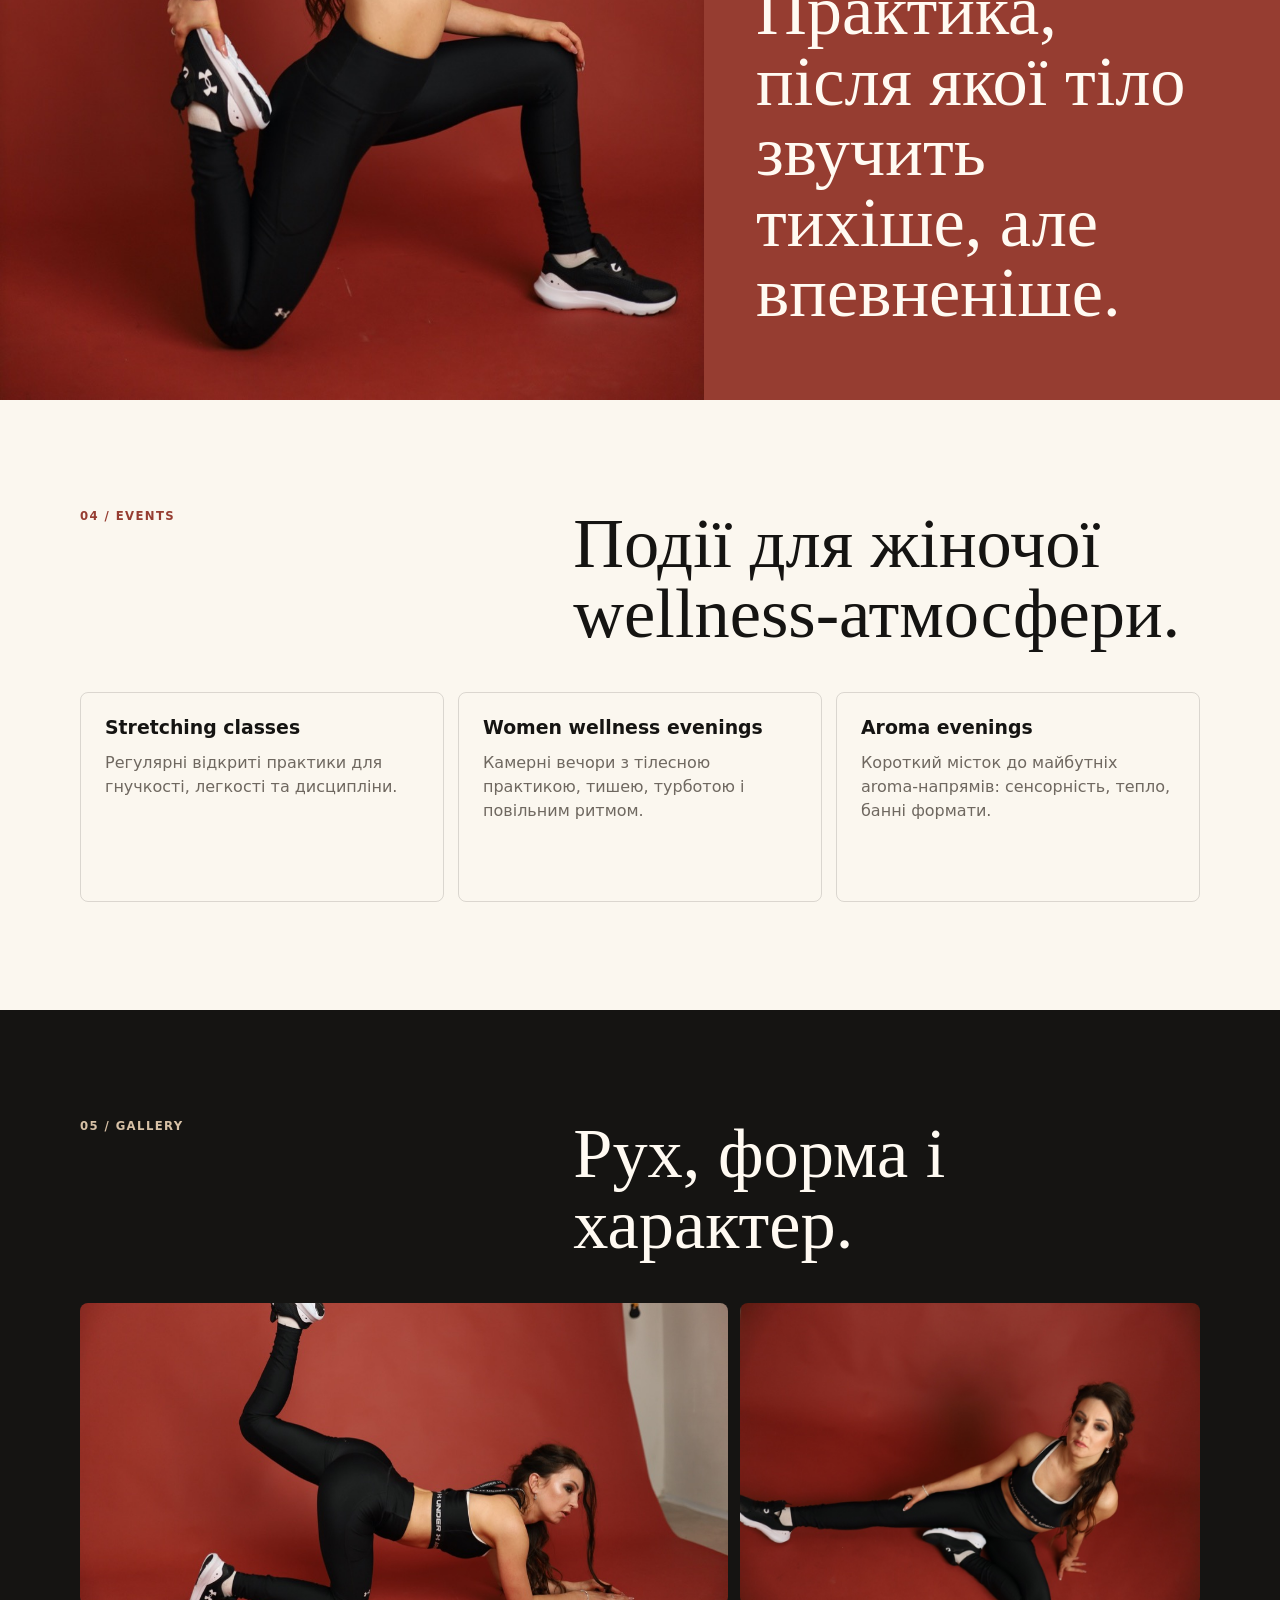
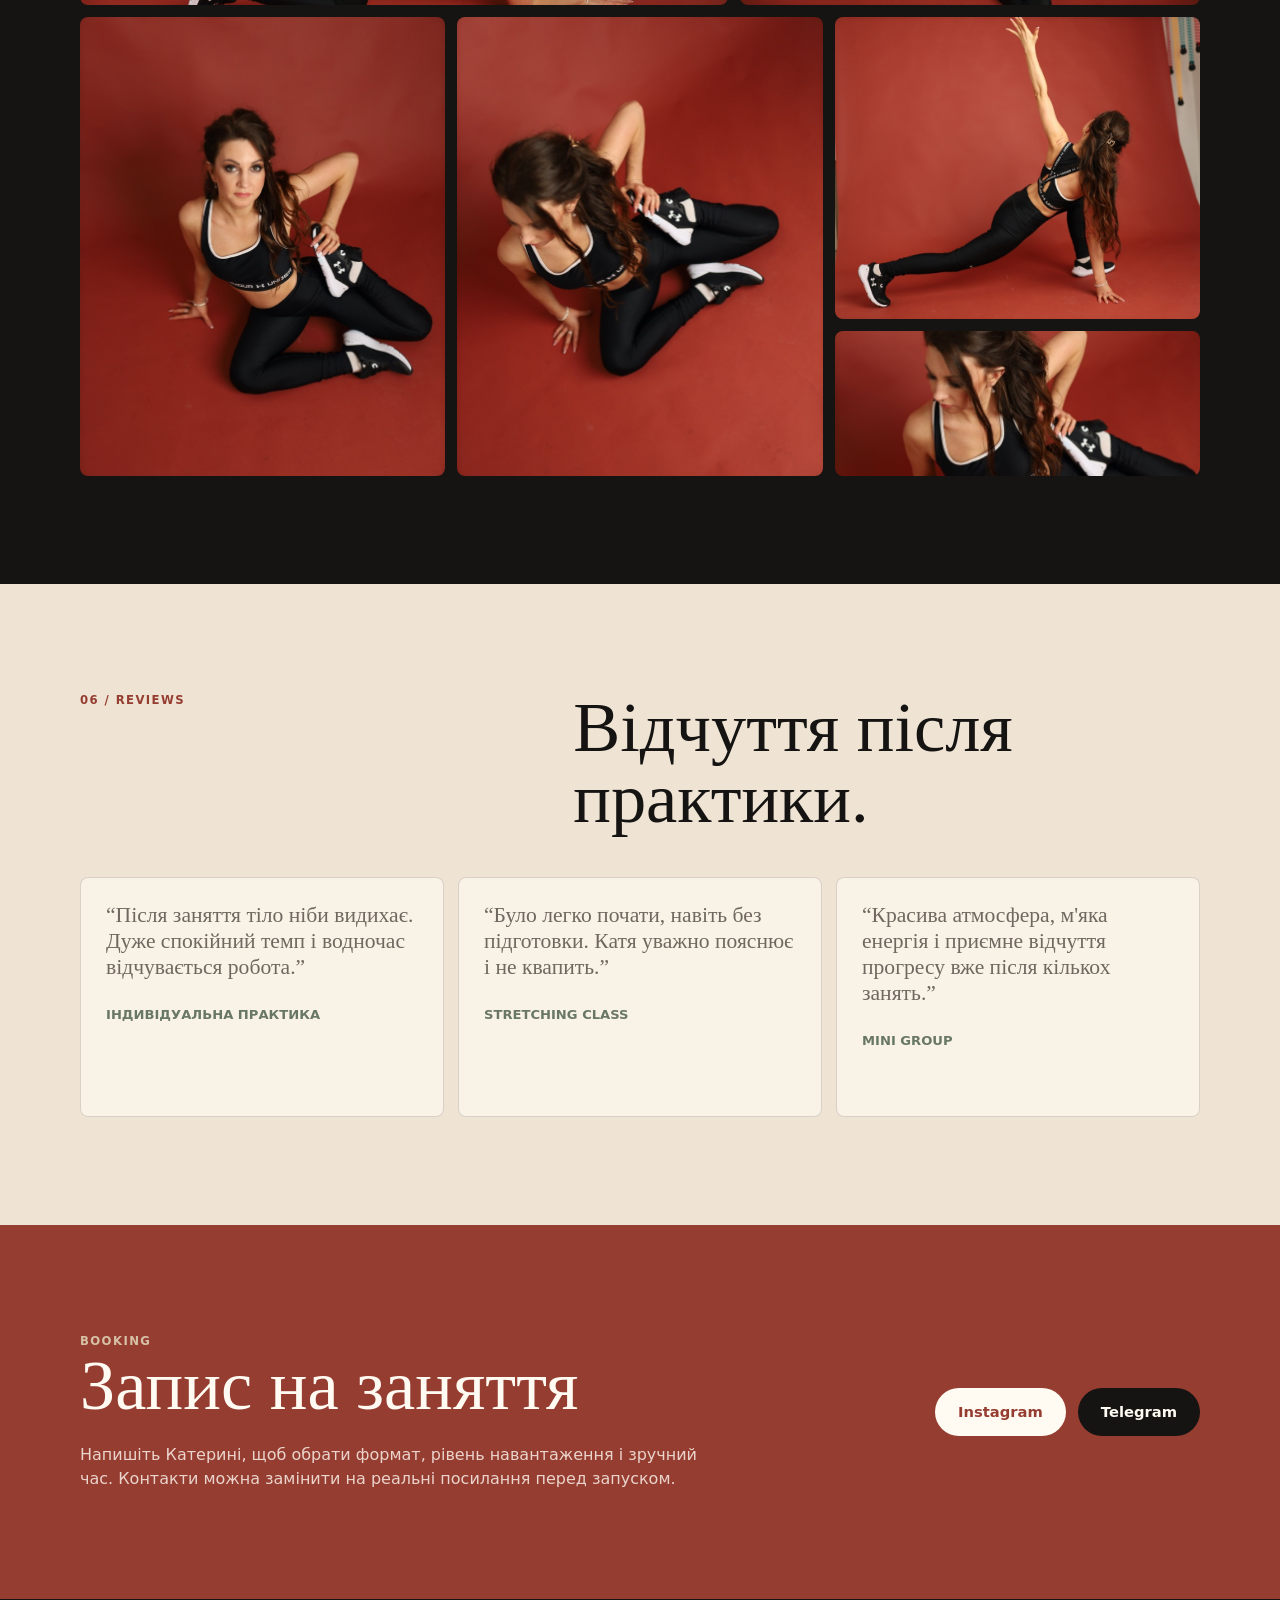
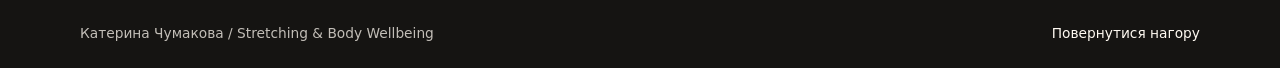
==== commit f746f225: "Open contact links in new tabs" ====
--- a/index.html
+++ b/index.html
@@ -238,8 +238,8 @@
           </p>
         </div>
         <div class="contact-actions">
-          <a class="button primary" href="https://www.instagram.com/aromaflex_by_kateryna" aria-label="Написати в Instagram">Instagram</a>
-          <a class="button dark" href="https://t.me/kateryna_mihailovna" aria-label="Написати в Telegram">Telegram</a>
+          <a class="button primary" href="https://www.instagram.com/aromaflex_by_kateryna" target="_blank" rel="noopener noreferrer" aria-label="Написати в Instagram">Instagram</a>
+          <a class="button dark" href="https://t.me/kateryna_mihailovna" target="_blank" rel="noopener noreferrer" aria-label="Написати в Telegram">Telegram</a>
         </div>
       </section>
     </main>
--- a/styles.css
+++ b/styles.css
@@ -395,6 +395,14 @@
 .stretching-tab {
   gap: 22px;
   cursor: pointer;
+  background-color: var(--terracotta);
+  background-image:
+    linear-gradient(90deg, rgba(150, 61, 49, 0.95) 0%, rgba(150, 61, 49, 0.72) 52%, rgba(21, 20, 18, 0.28) 100%),
+    linear-gradient(0deg, rgba(21, 20, 18, 0.26), rgba(21, 20, 18, 0.02)),
+    url("assets/movement.JPG");
+  background-position: center, center, 64% 44%;
+  background-repeat: no-repeat;
+  background-size: cover, cover, cover;
 }
 
 .stretching-tab summary {
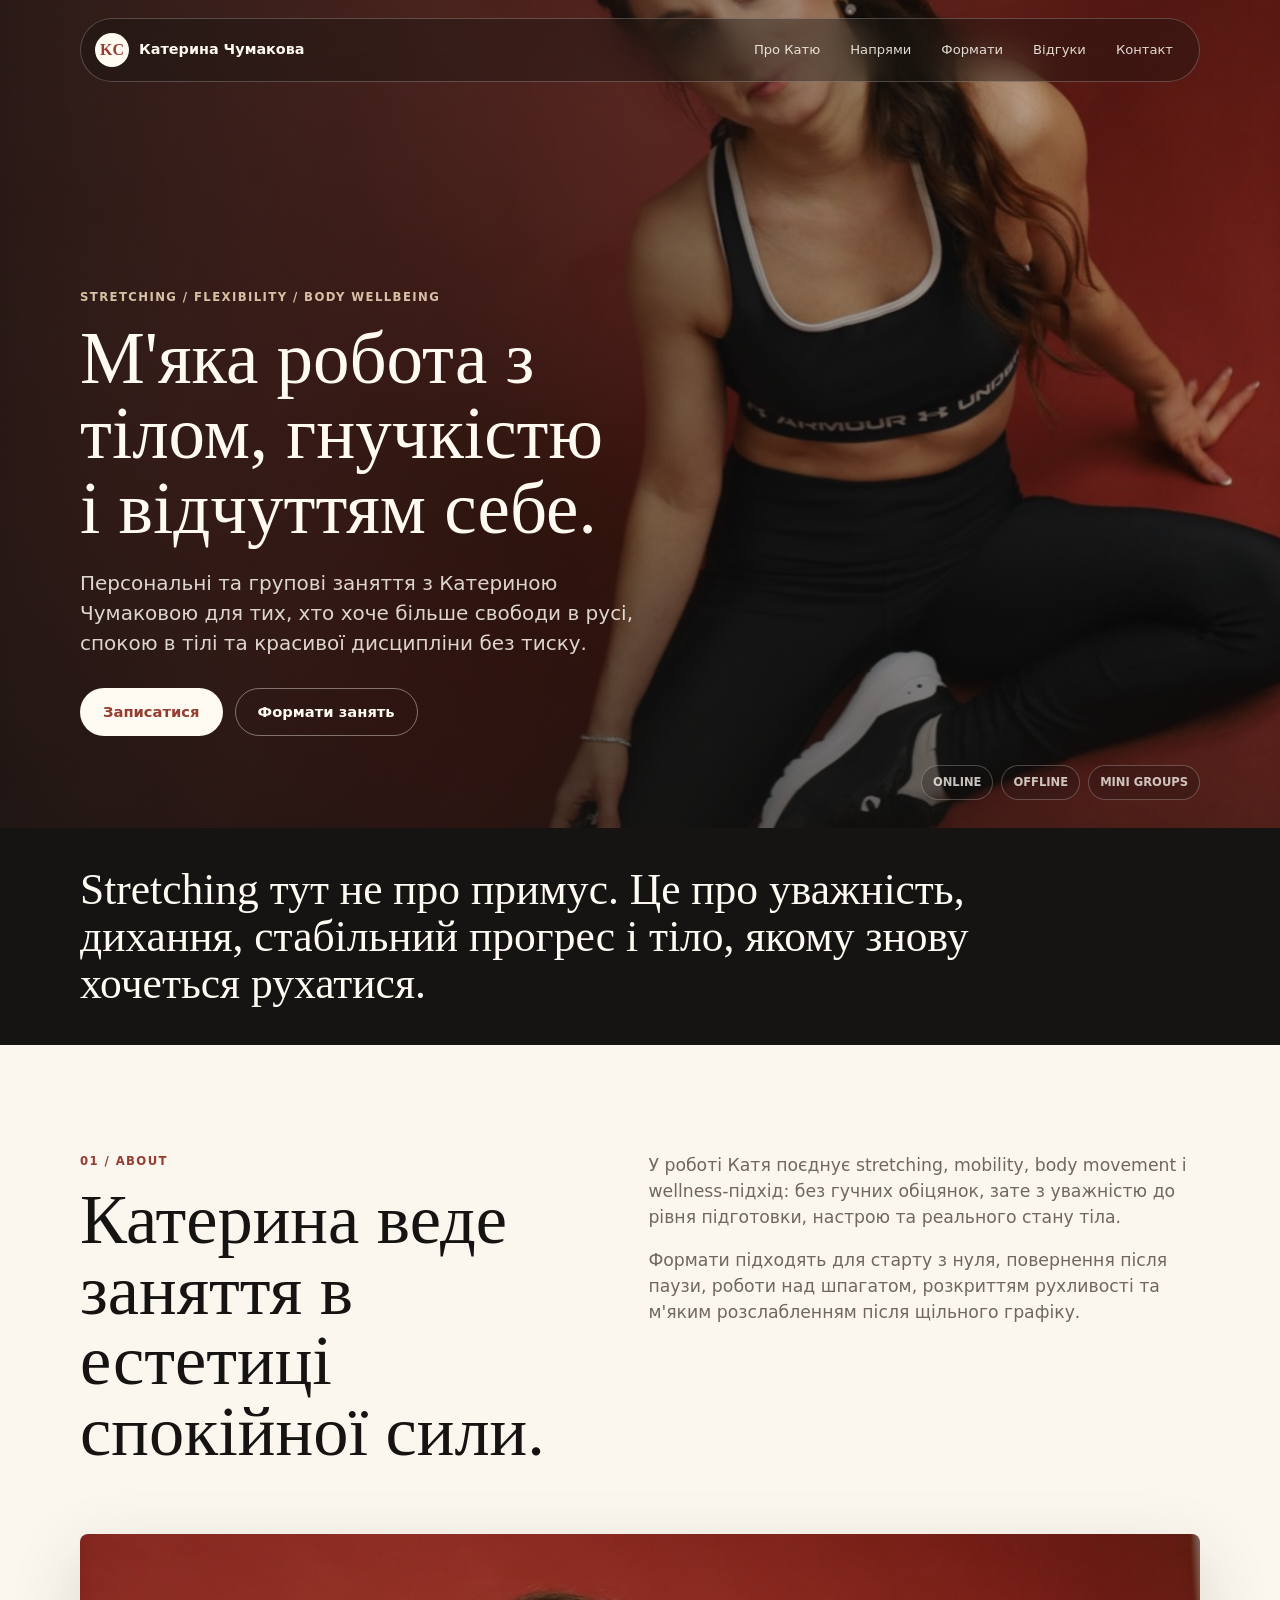
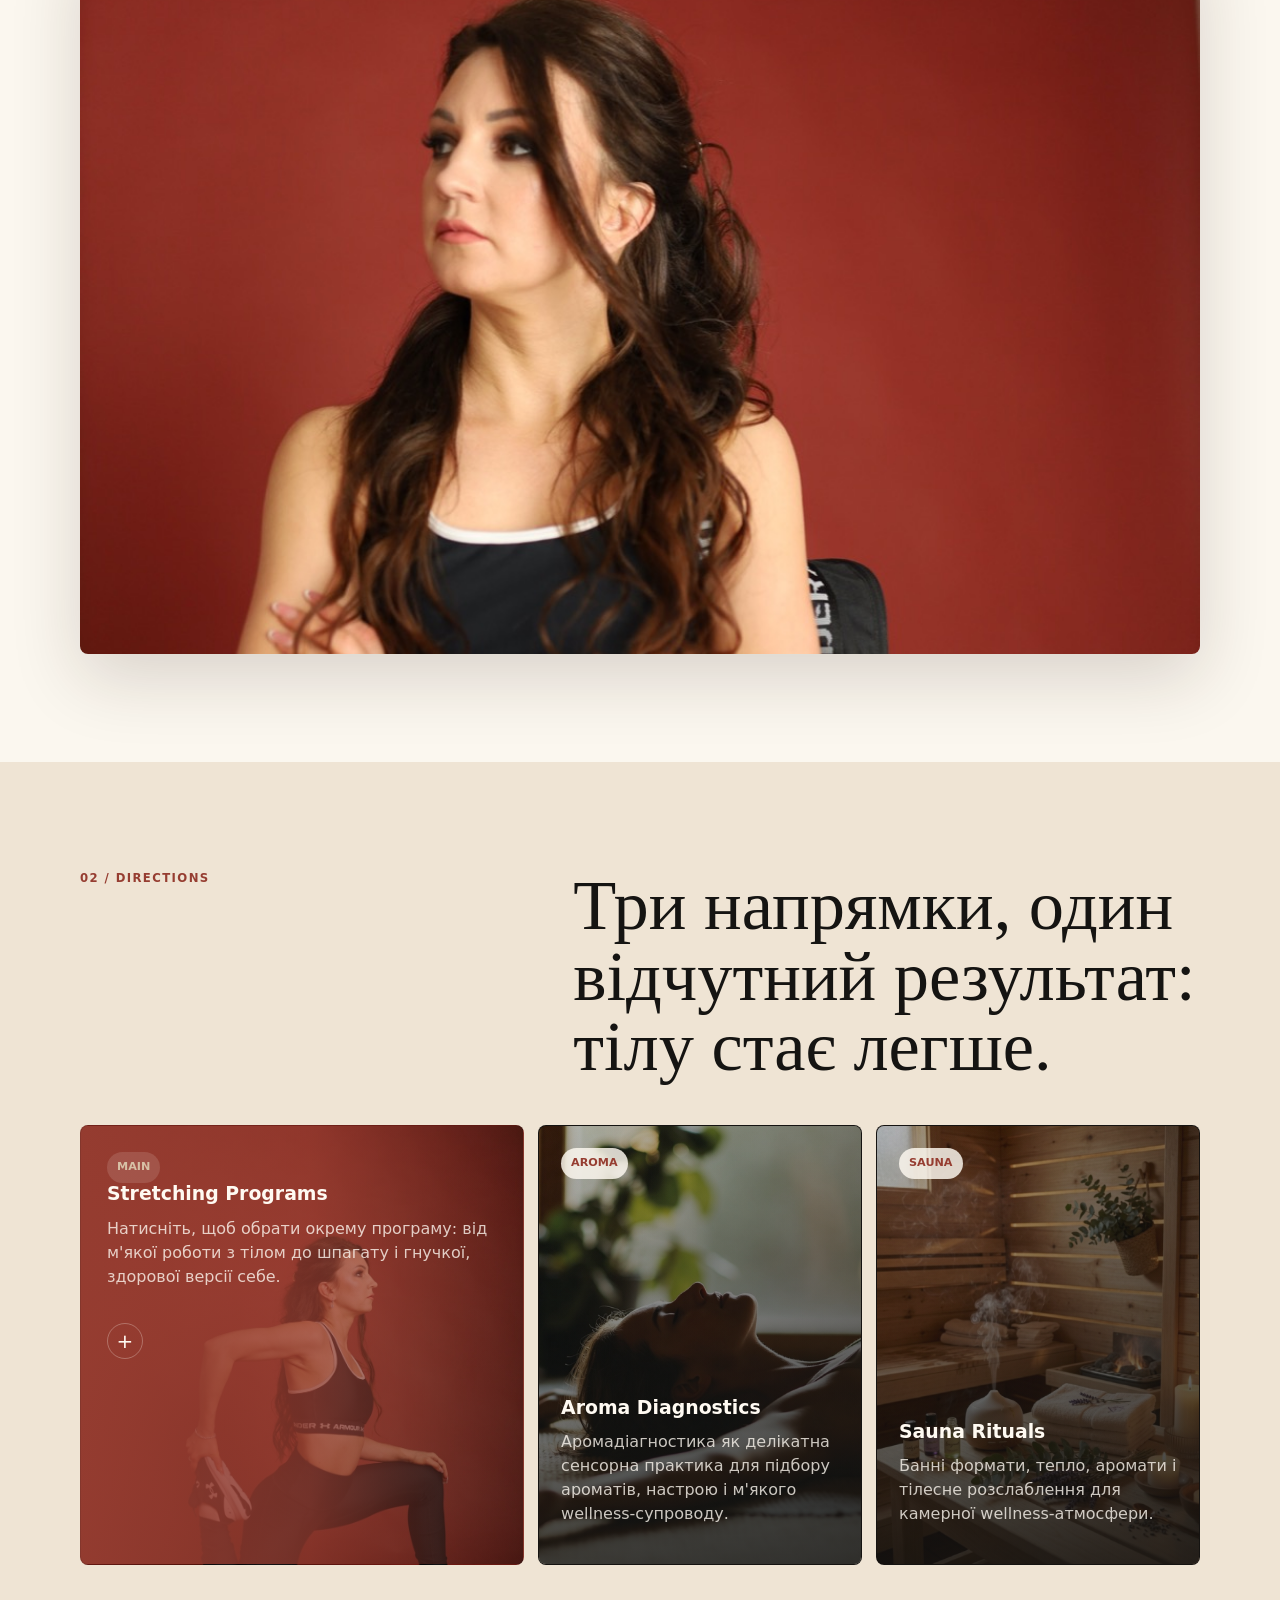
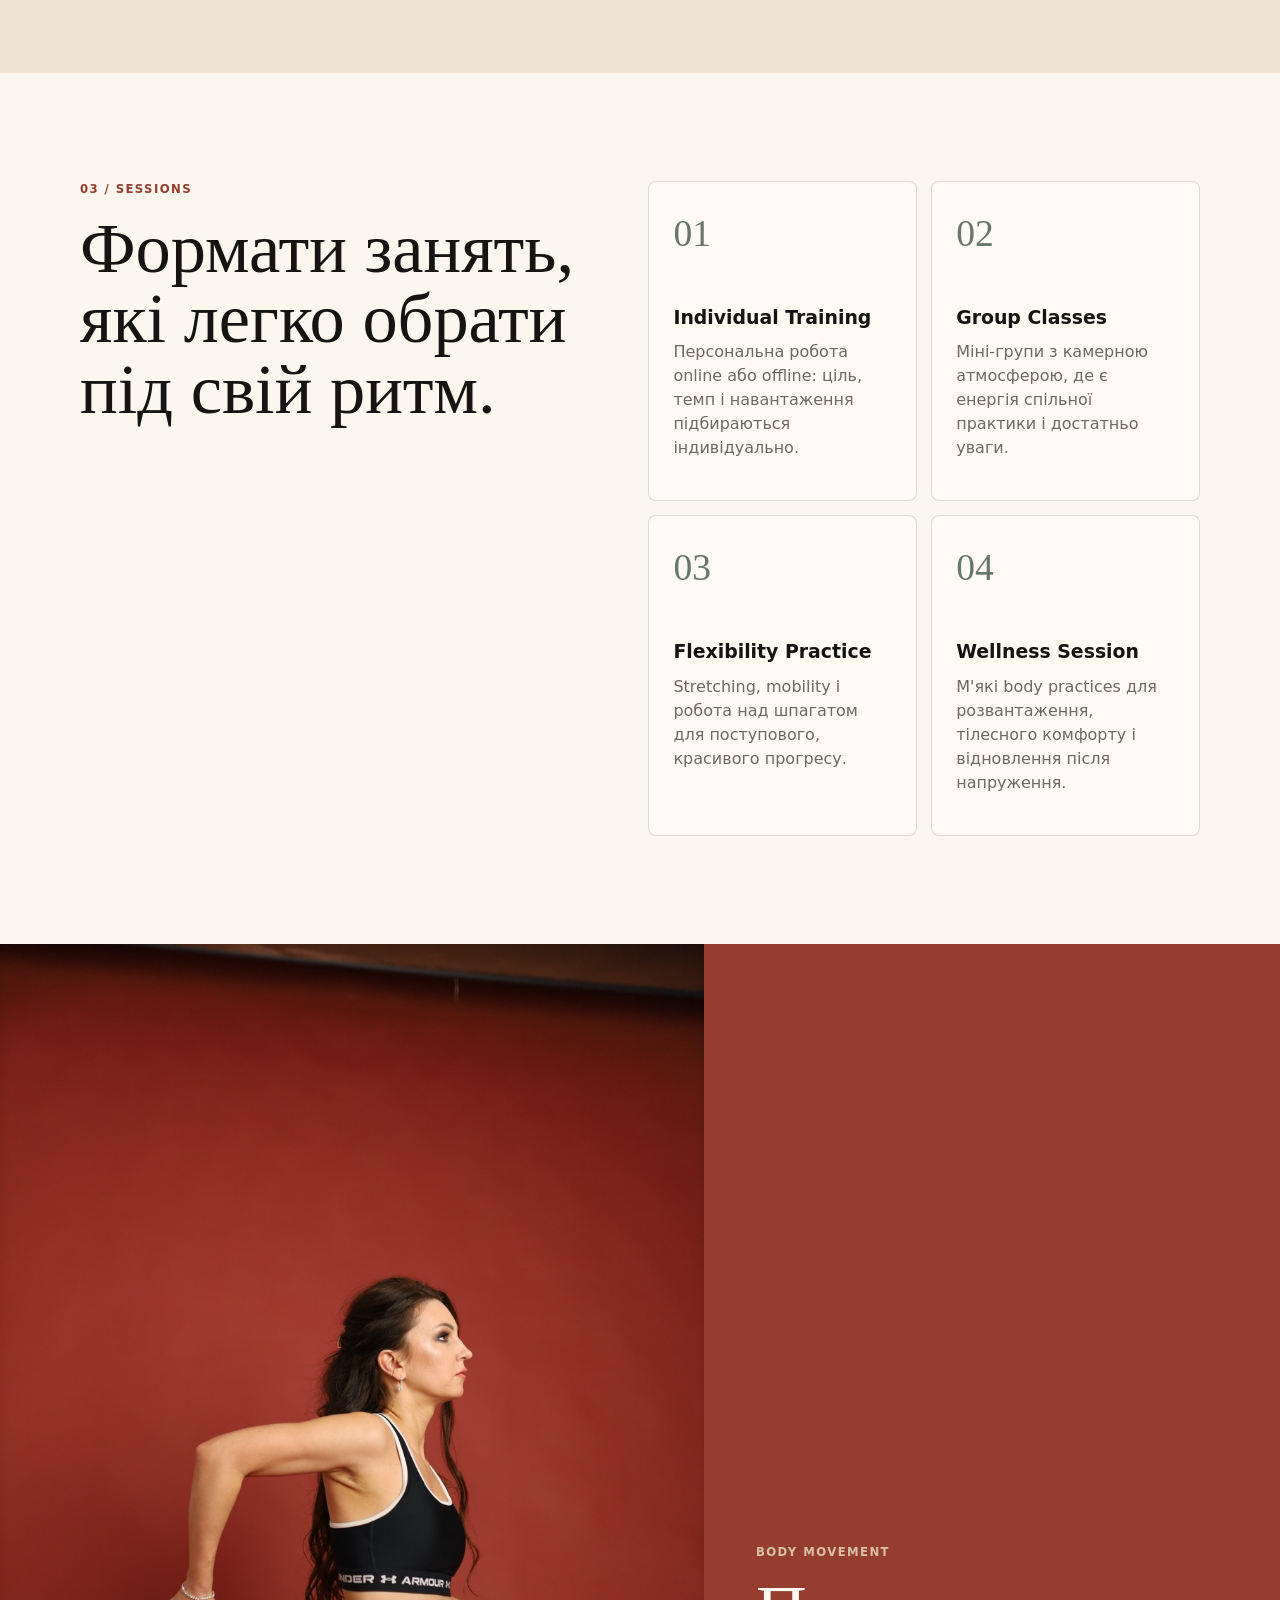
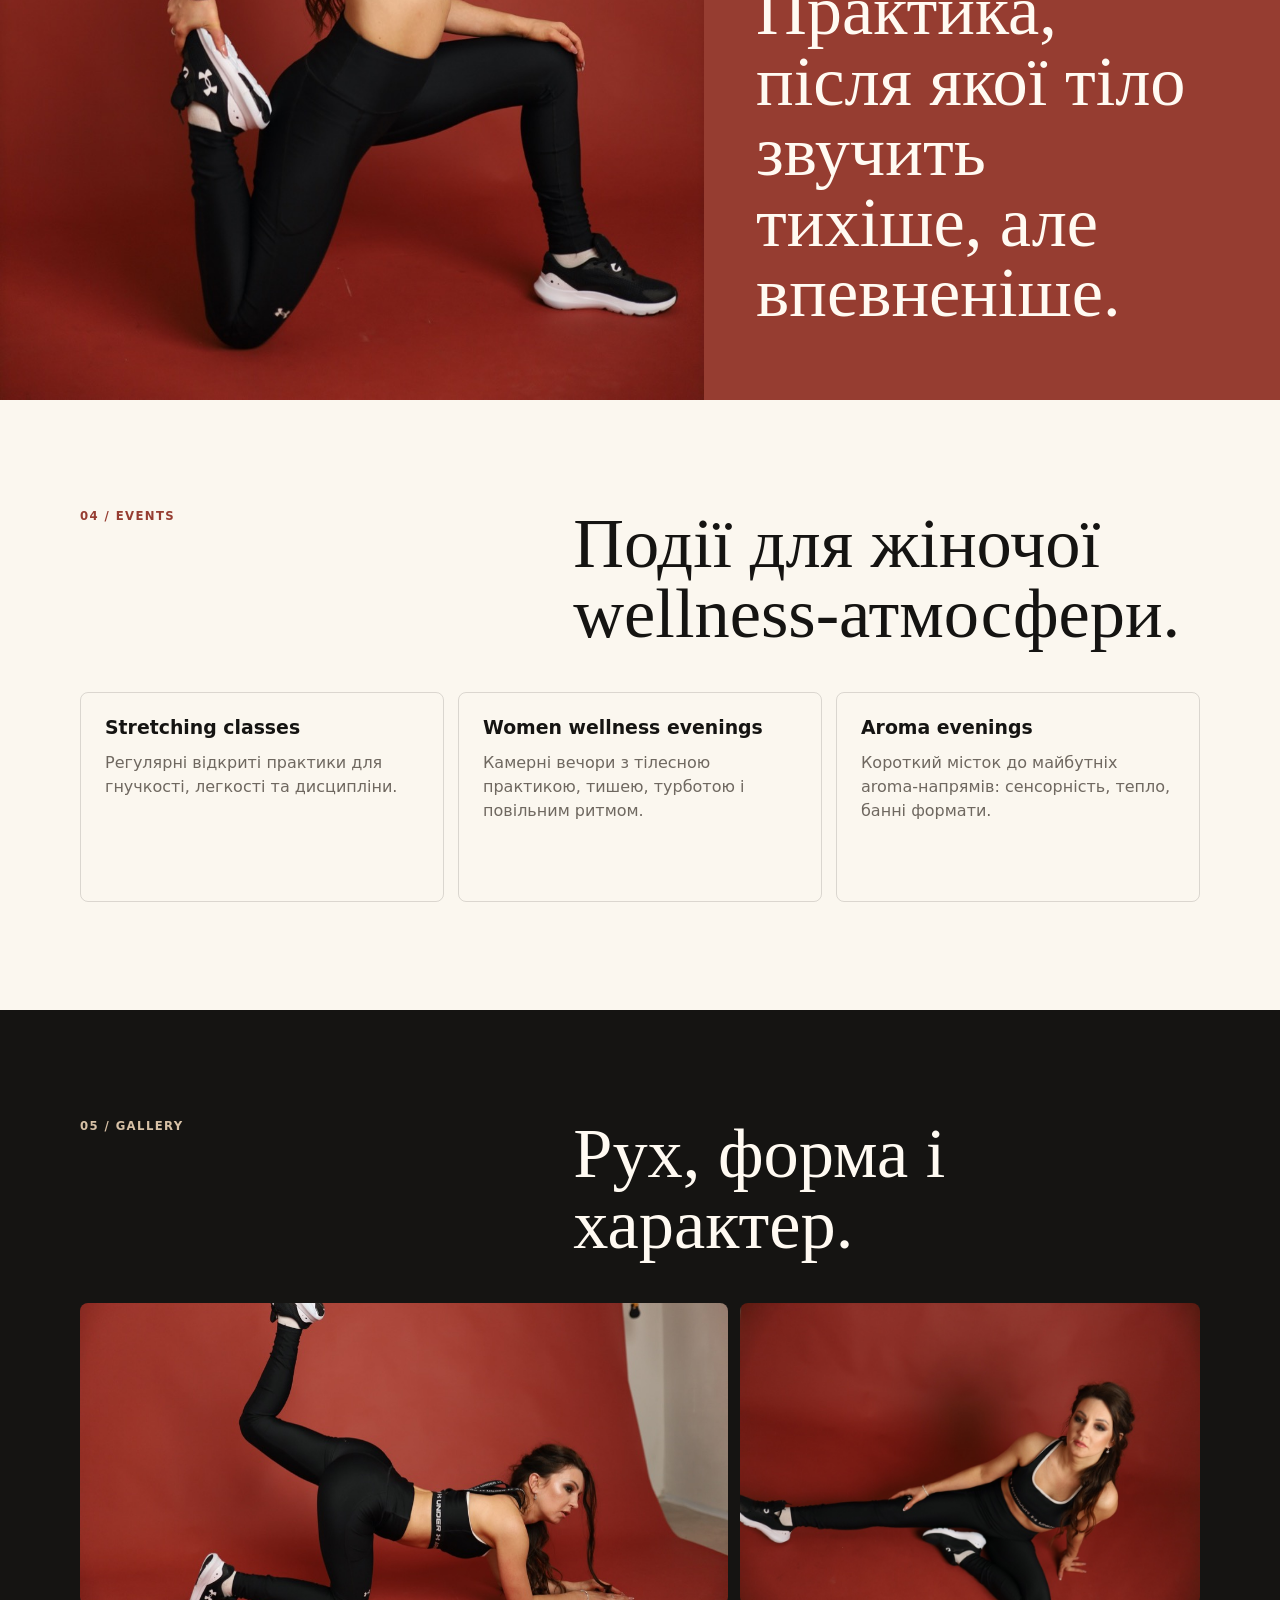
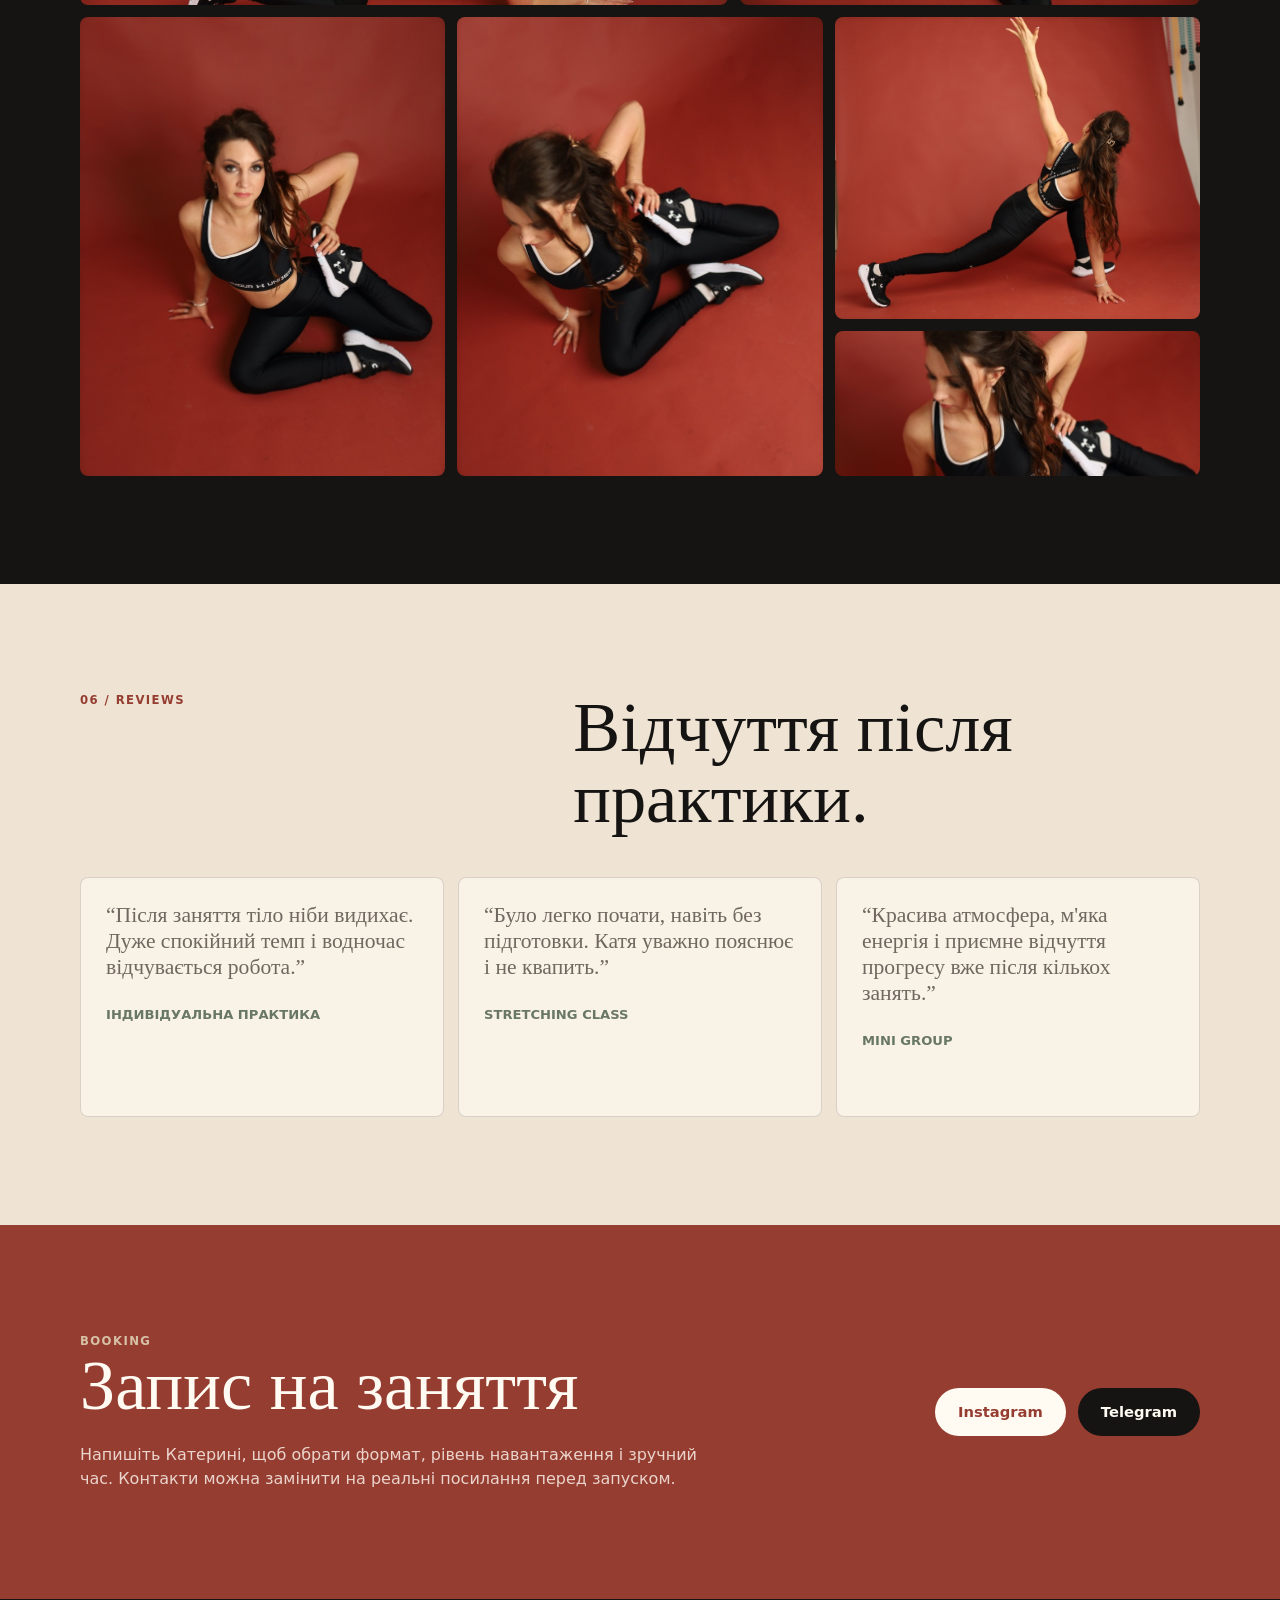
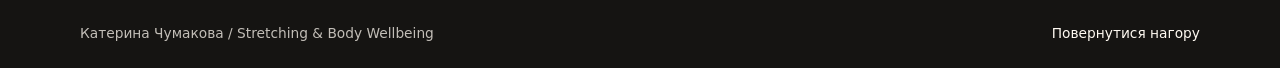
==== commit 1efa7757: "Add reviews link to navigation" ====
--- a/index.html
+++ b/index.html
@@ -20,7 +20,8 @@
       <nav class="nav-links" aria-label="Розділи сайту">
         <a href="#about">Про Катю</a>
         <a href="#directions">Напрями</a>
-        <a href="#services">Заняття</a>
+        <a href="#services">Формати</a>
+        <a href="#reviews">Відгуки</a>
         <a href="#contact">Контакт</a>
       </nav>
     </header>
@@ -207,7 +208,7 @@
         </div>
       </section>
 
-      <section class="reviews">
+      <section id="reviews" class="reviews">
         <div class="section-heading">
           <p>06 / reviews</p>
           <h2>Відчуття після практики.</h2>
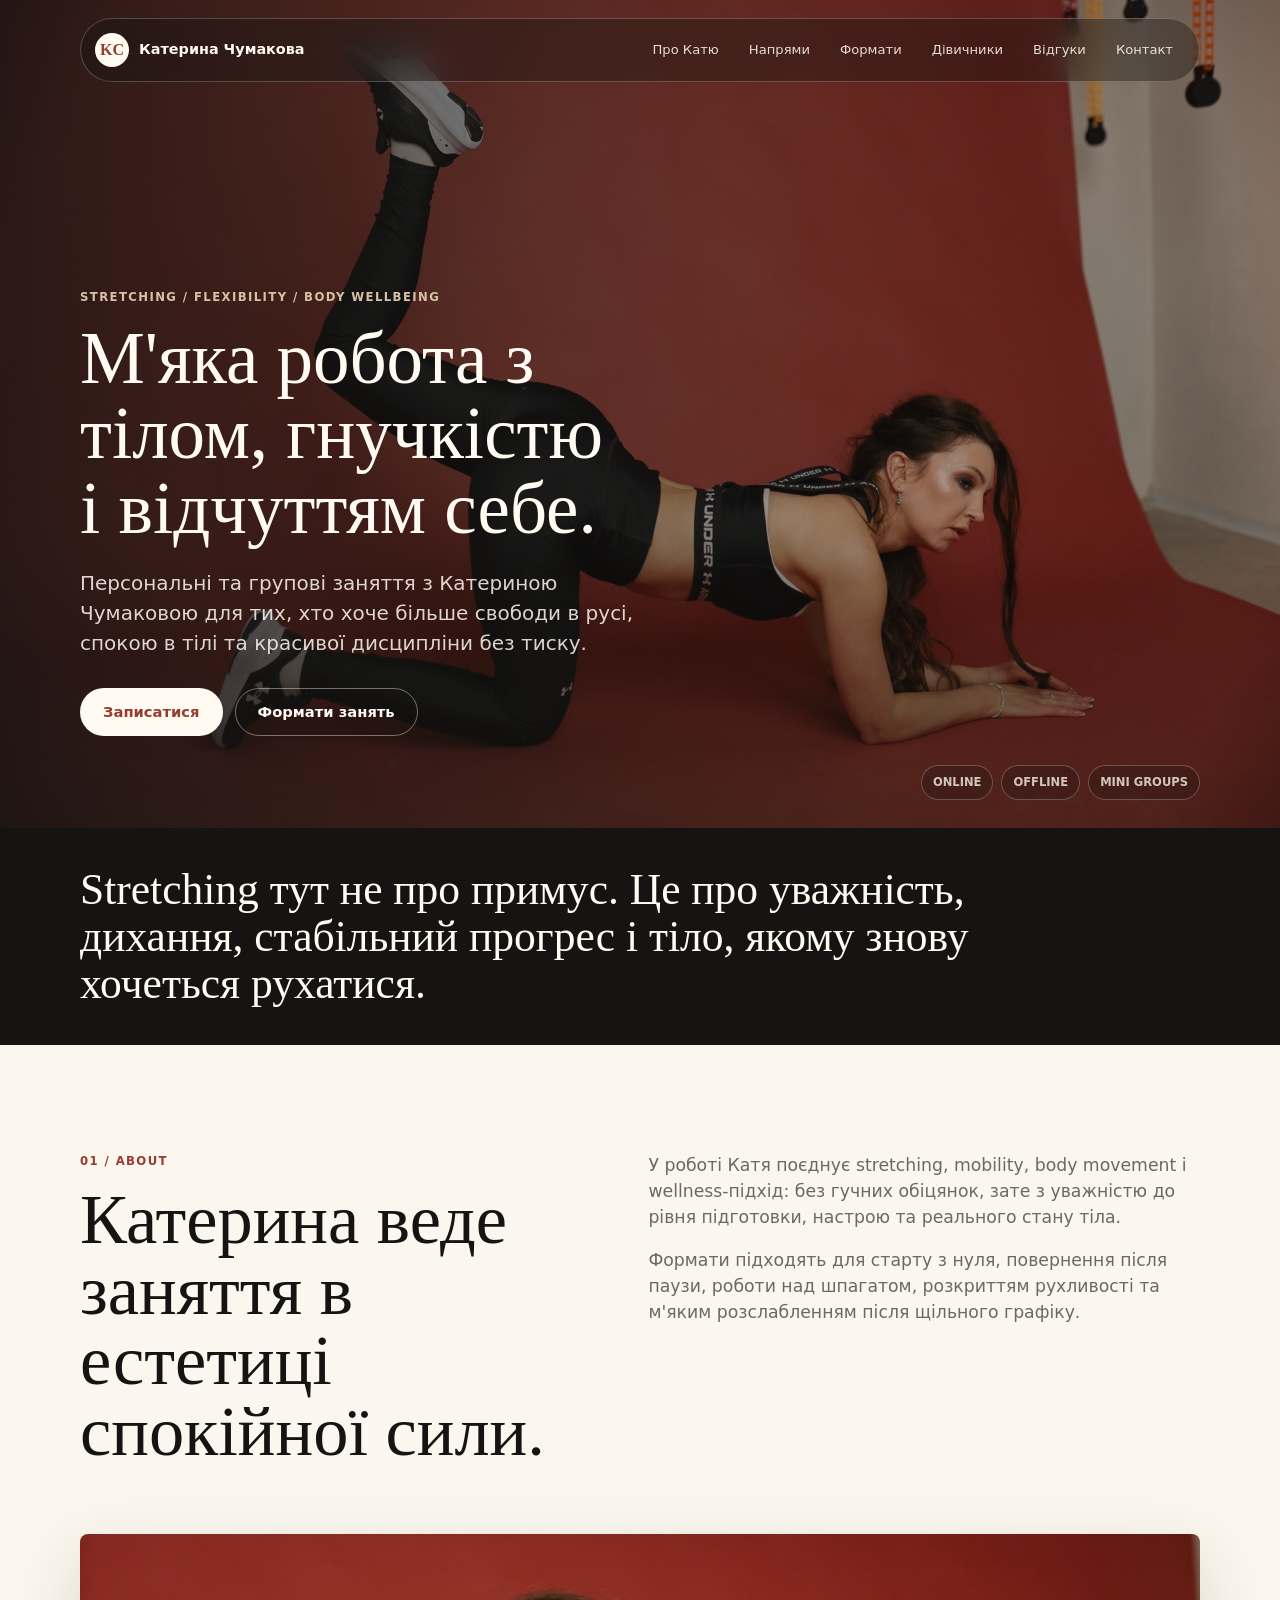
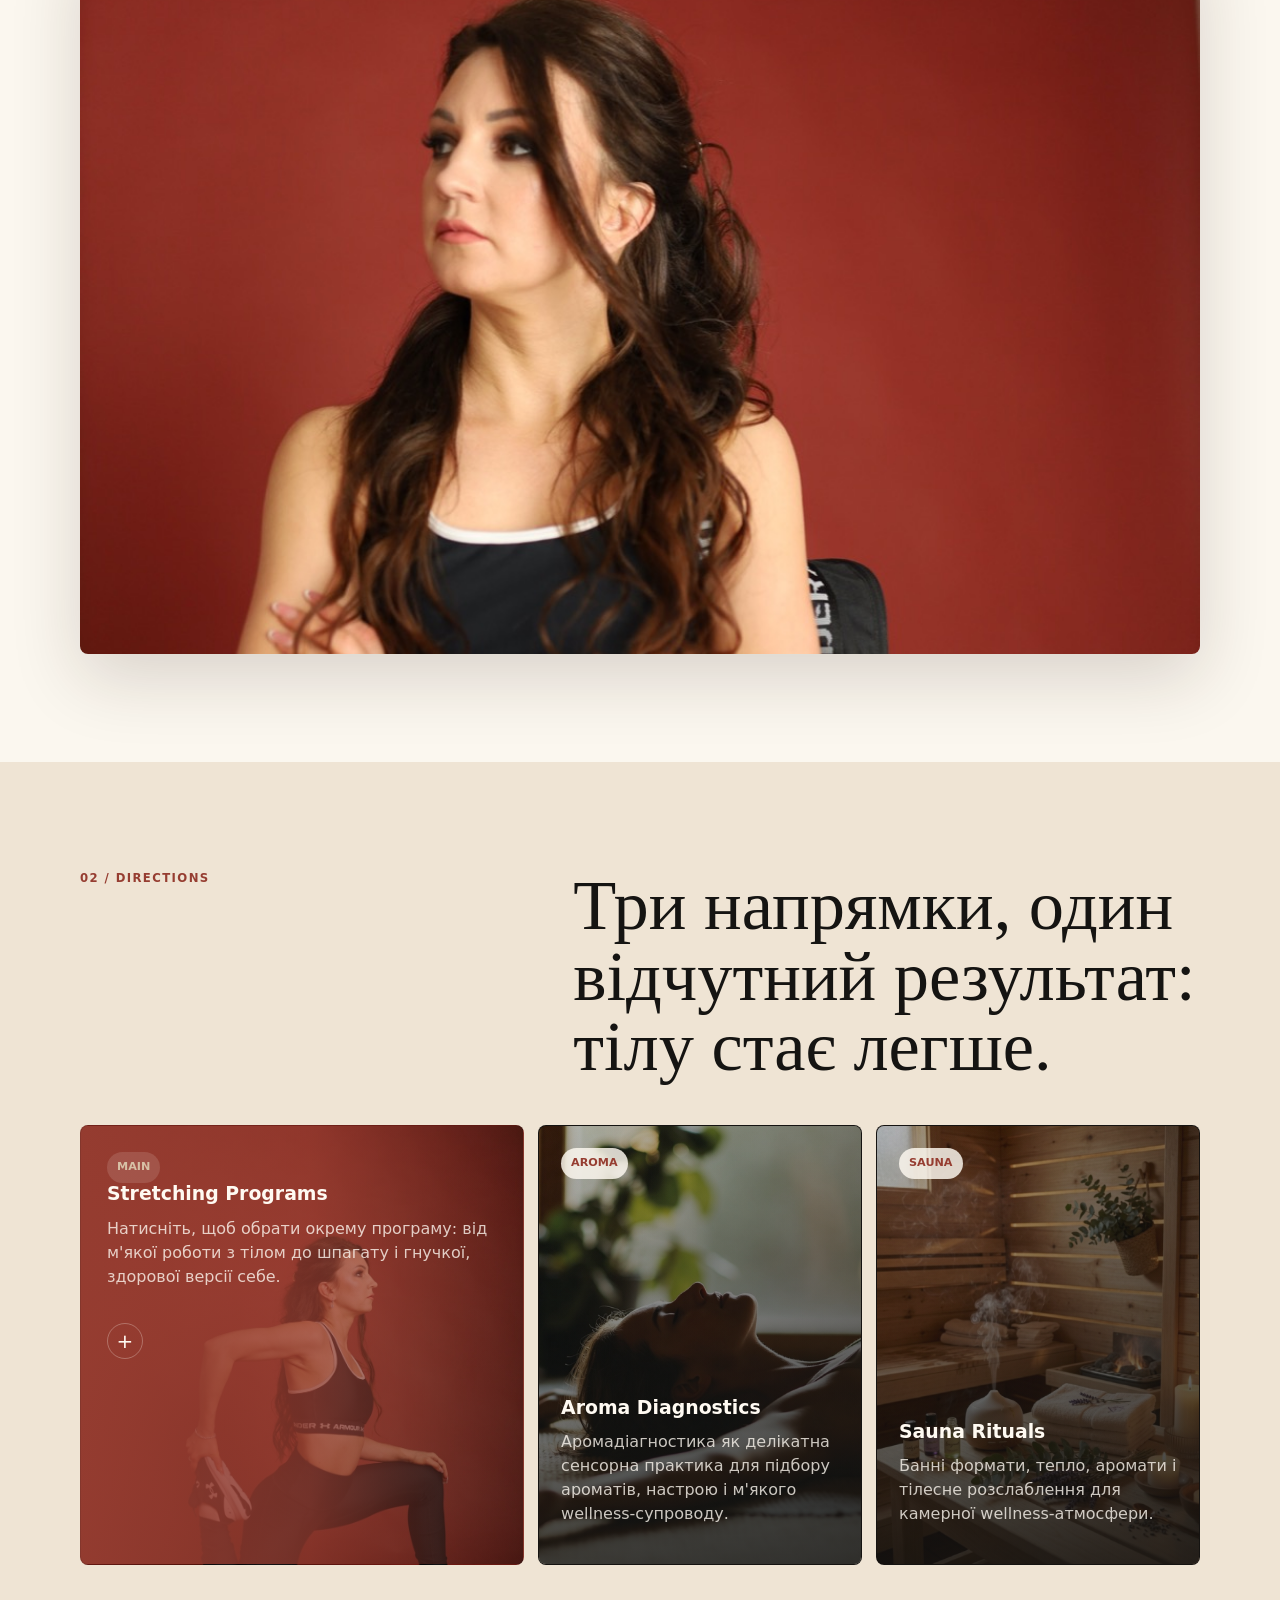
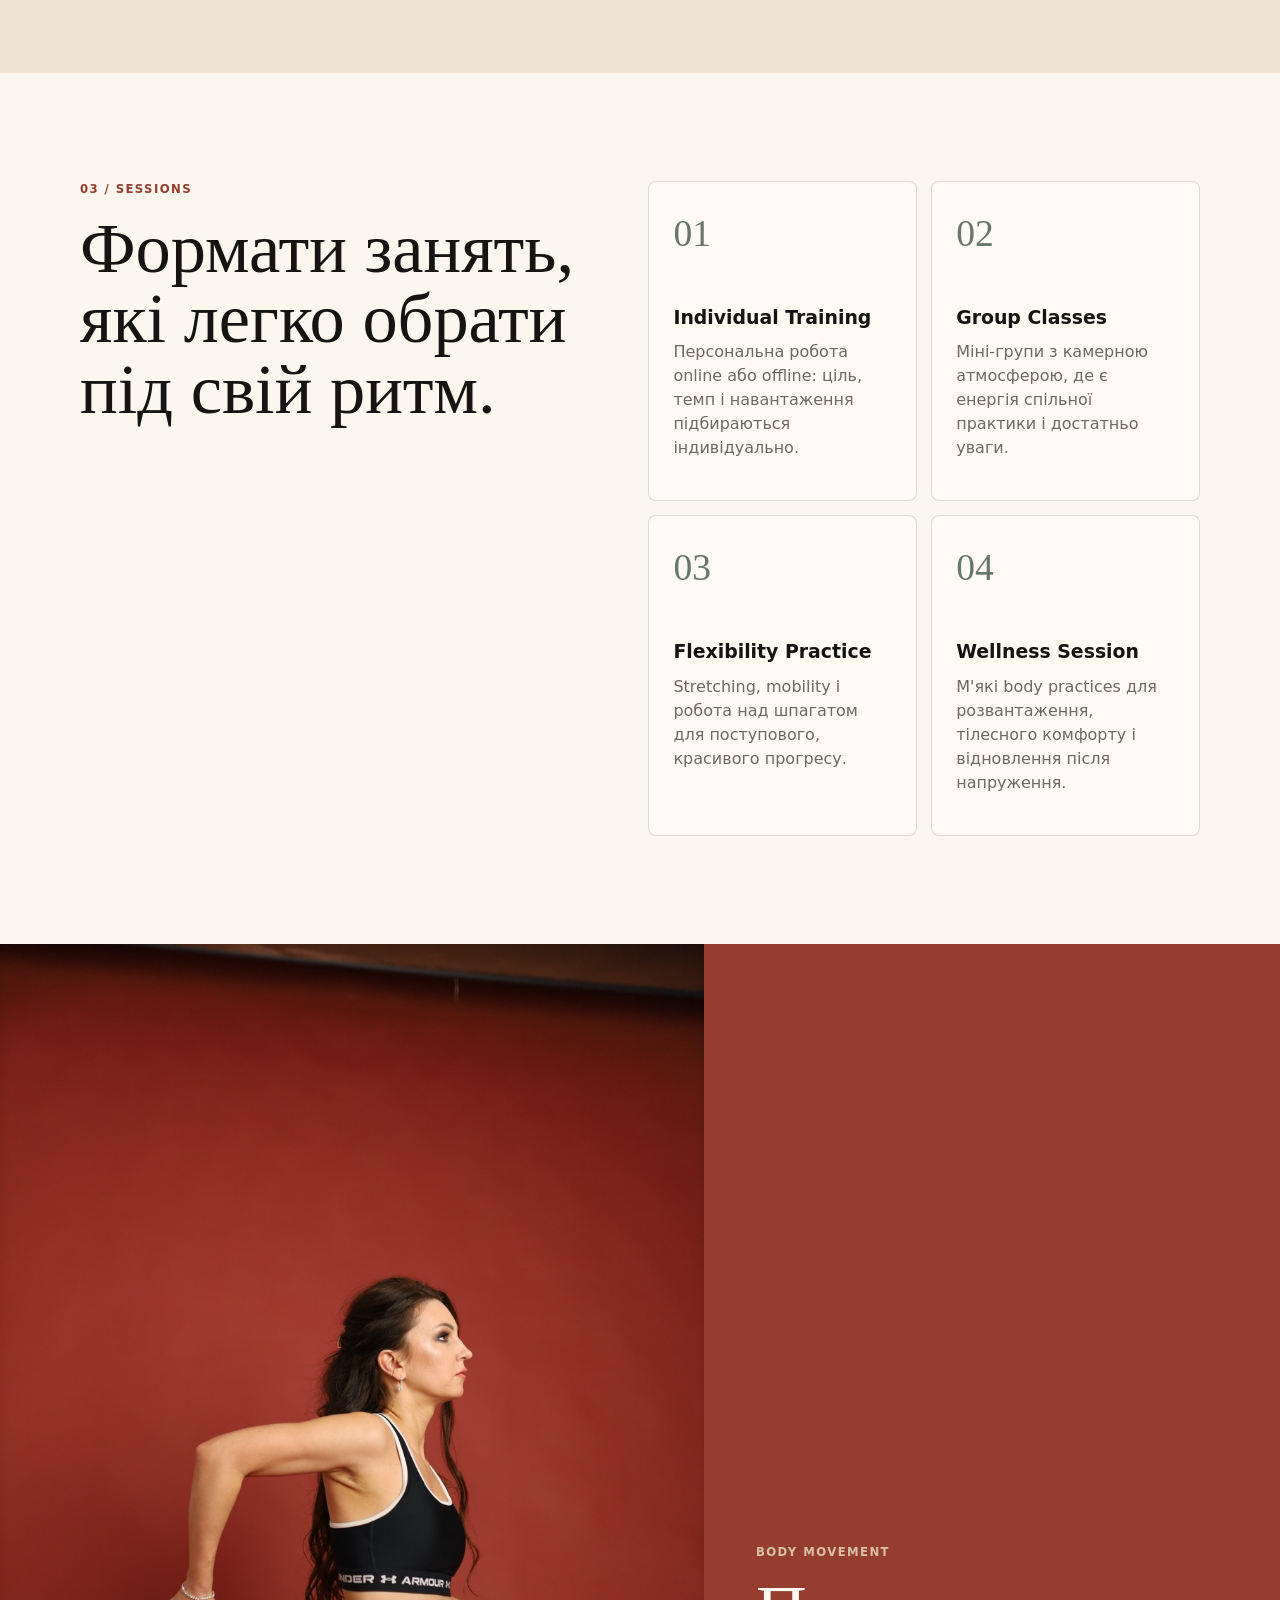
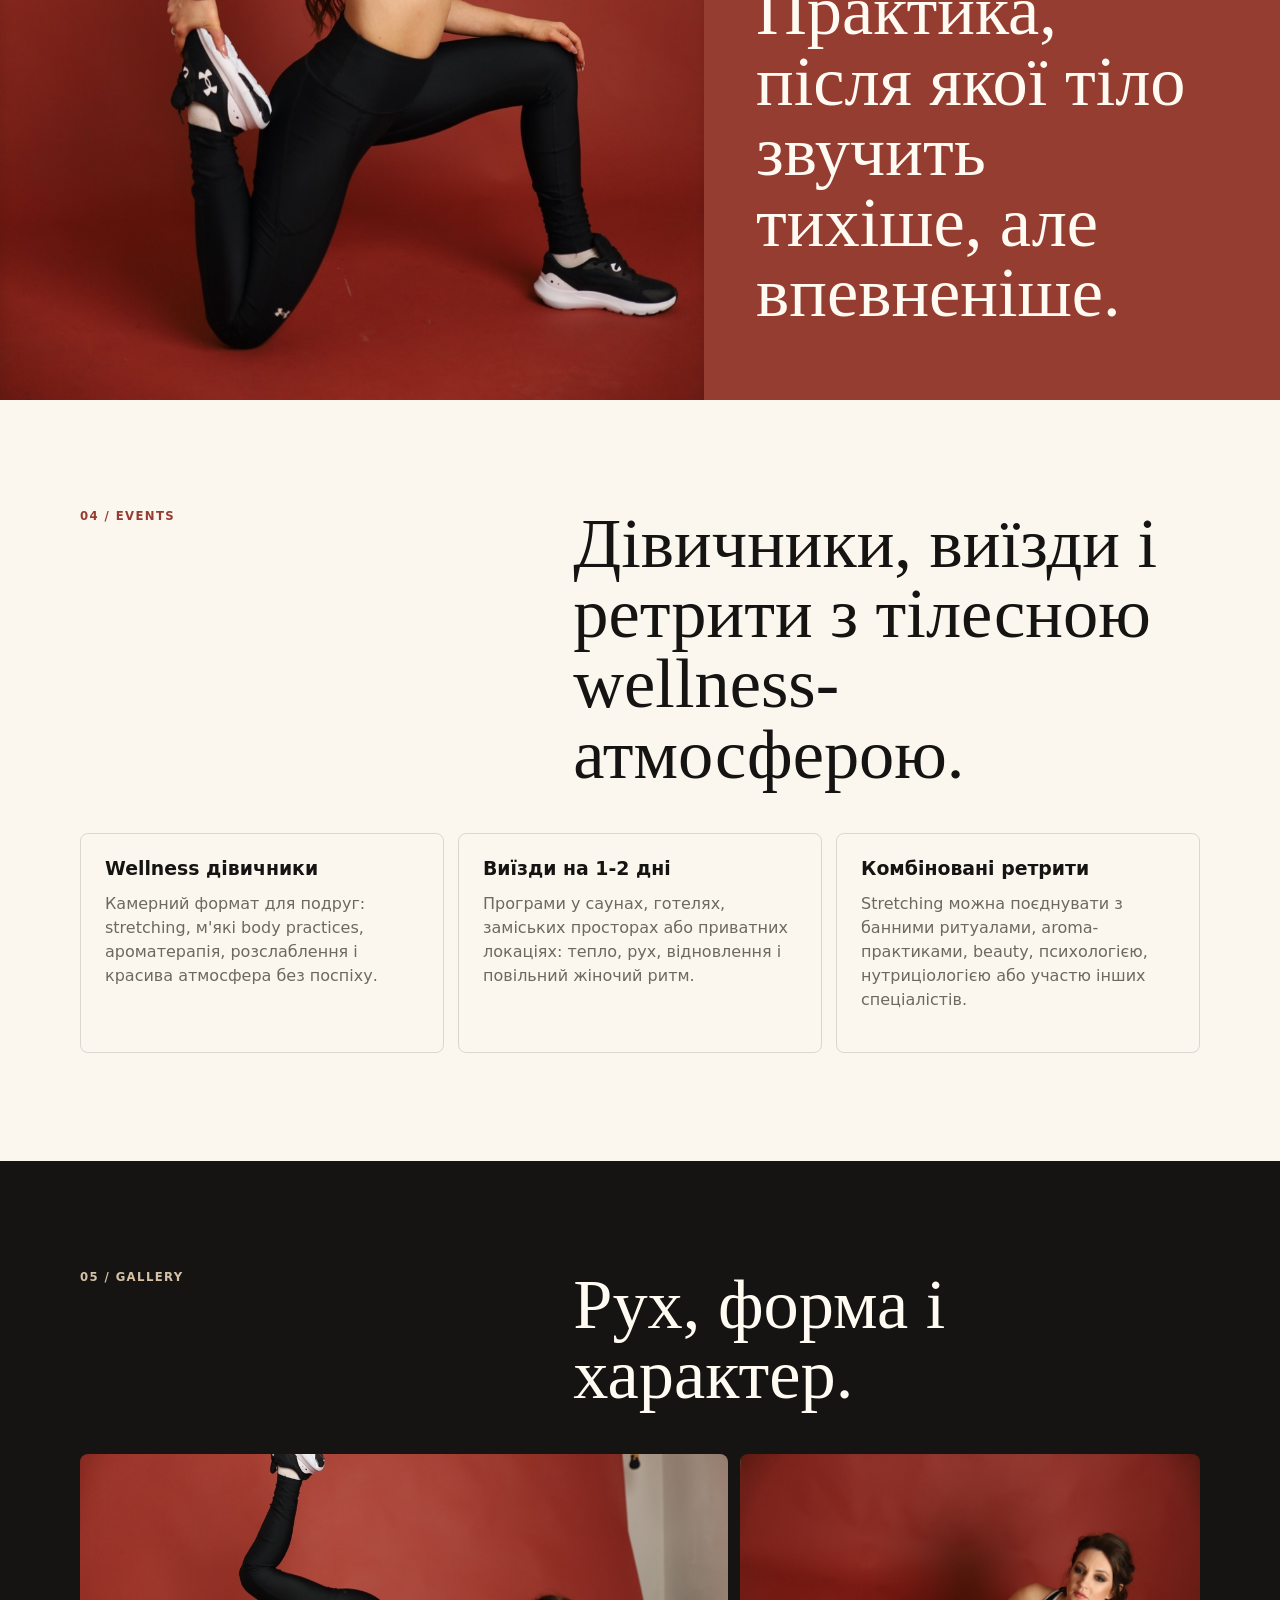
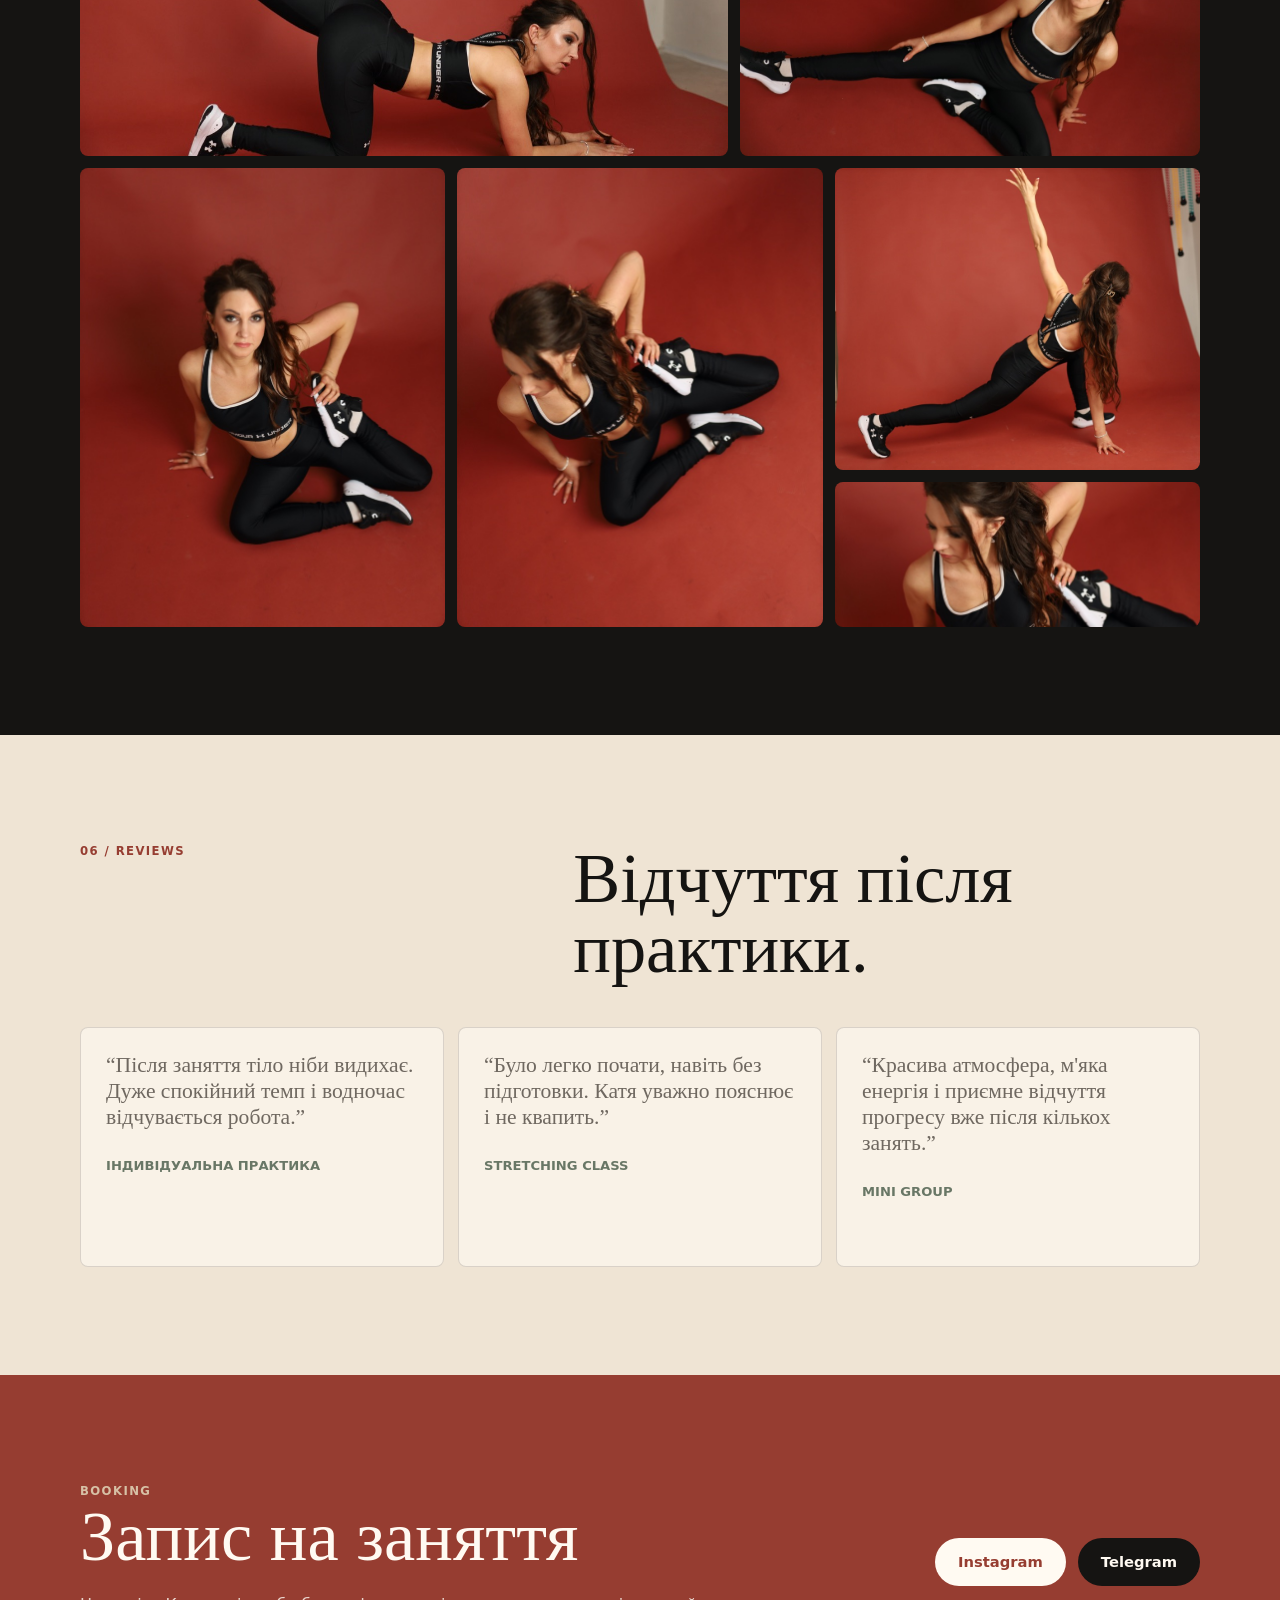
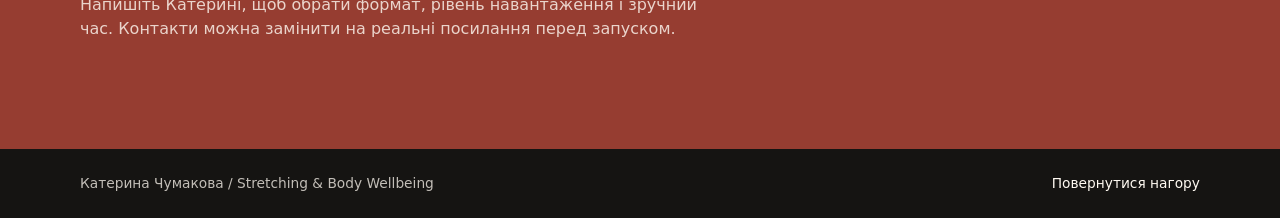
==== commit e253c153: "Position events as wellness bachelorette retreats" ====
--- a/index.html
+++ b/index.html
@@ -21,6 +21,7 @@
         <a href="#about">Про Катю</a>
         <a href="#directions">Напрями</a>
         <a href="#services">Формати</a>
+        <a href="#events">Дівичники</a>
         <a href="#reviews">Відгуки</a>
         <a href="#contact">Контакт</a>
       </nav>
@@ -172,23 +173,32 @@
         </div>
       </section>
 
-      <section class="events">
+      <section id="events" class="events">
         <div class="section-heading">
           <p>04 / events</p>
-          <h2>Події для жіночої wellness-атмосфери.</h2>
+          <h2>Дівичники, виїзди і ретрити з тілесною wellness-атмосферою.</h2>
         </div>
         <div class="event-row">
           <article>
-            <h3>Stretching classes</h3>
-            <p>Регулярні відкриті практики для гнучкості, легкості та дисципліни.</p>
-          </article>
-          <article>
-            <h3>Women wellness evenings</h3>
-            <p>Камерні вечори з тілесною практикою, тишею, турботою і повільним ритмом.</p>
-          </article>
-          <article>
-            <h3>Aroma evenings</h3>
-            <p>Короткий місток до майбутніх aroma-напрямів: сенсорність, тепло, банні формати.</p>
+            <h3>Wellness дівичники</h3>
+            <p>
+              Камерний формат для подруг: stretching, м'які body practices, ароматерапія,
+              розслаблення і красива атмосфера без поспіху.
+            </p>
+          </article>
+          <article>
+            <h3>Виїзди на 1-2 дні</h3>
+            <p>
+              Програми у саунах, готелях, заміських просторах або приватних локаціях:
+              тепло, рух, відновлення і повільний жіночий ритм.
+            </p>
+          </article>
+          <article>
+            <h3>Комбіновані ретрити</h3>
+            <p>
+              Stretching можна поєднувати з банними ритуалами, aroma-практиками, beauty,
+              психологією, нутриціологією або участю інших спеціалістів.
+            </p>
           </article>
         </div>
       </section>
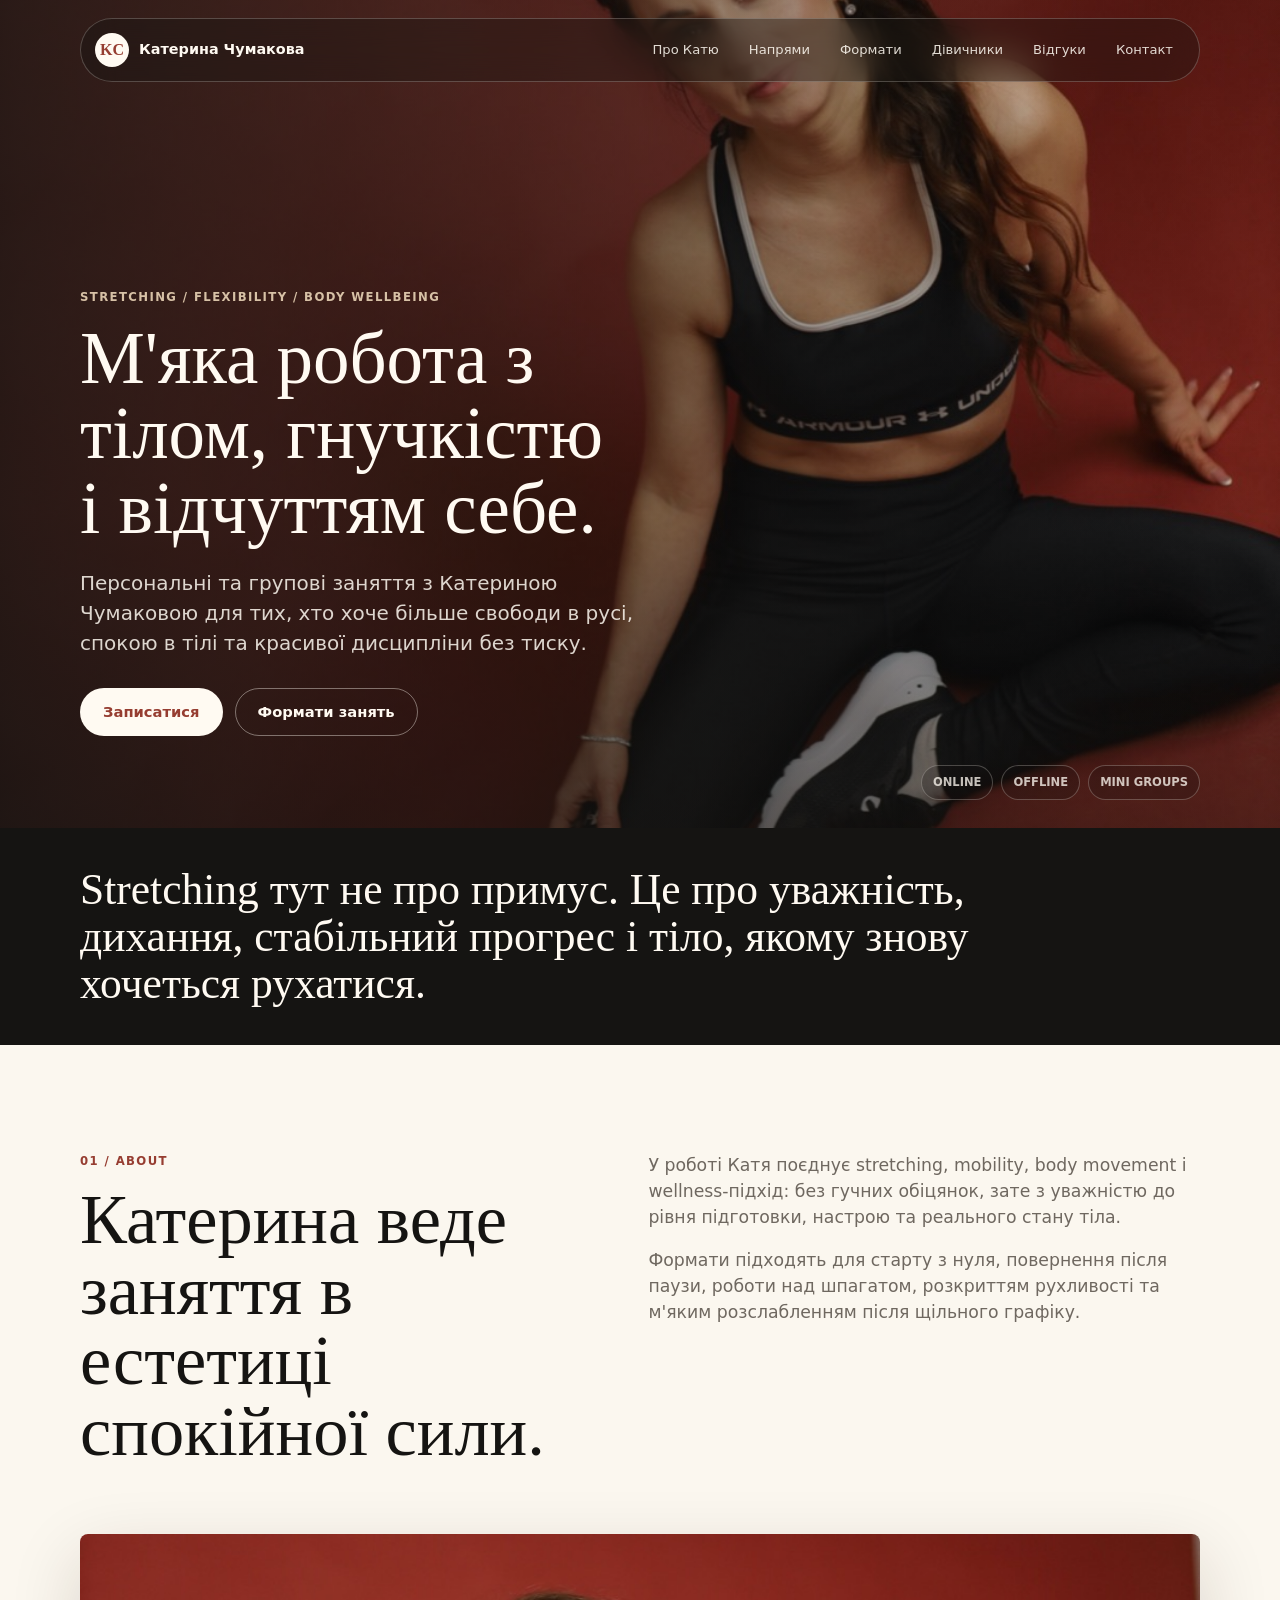
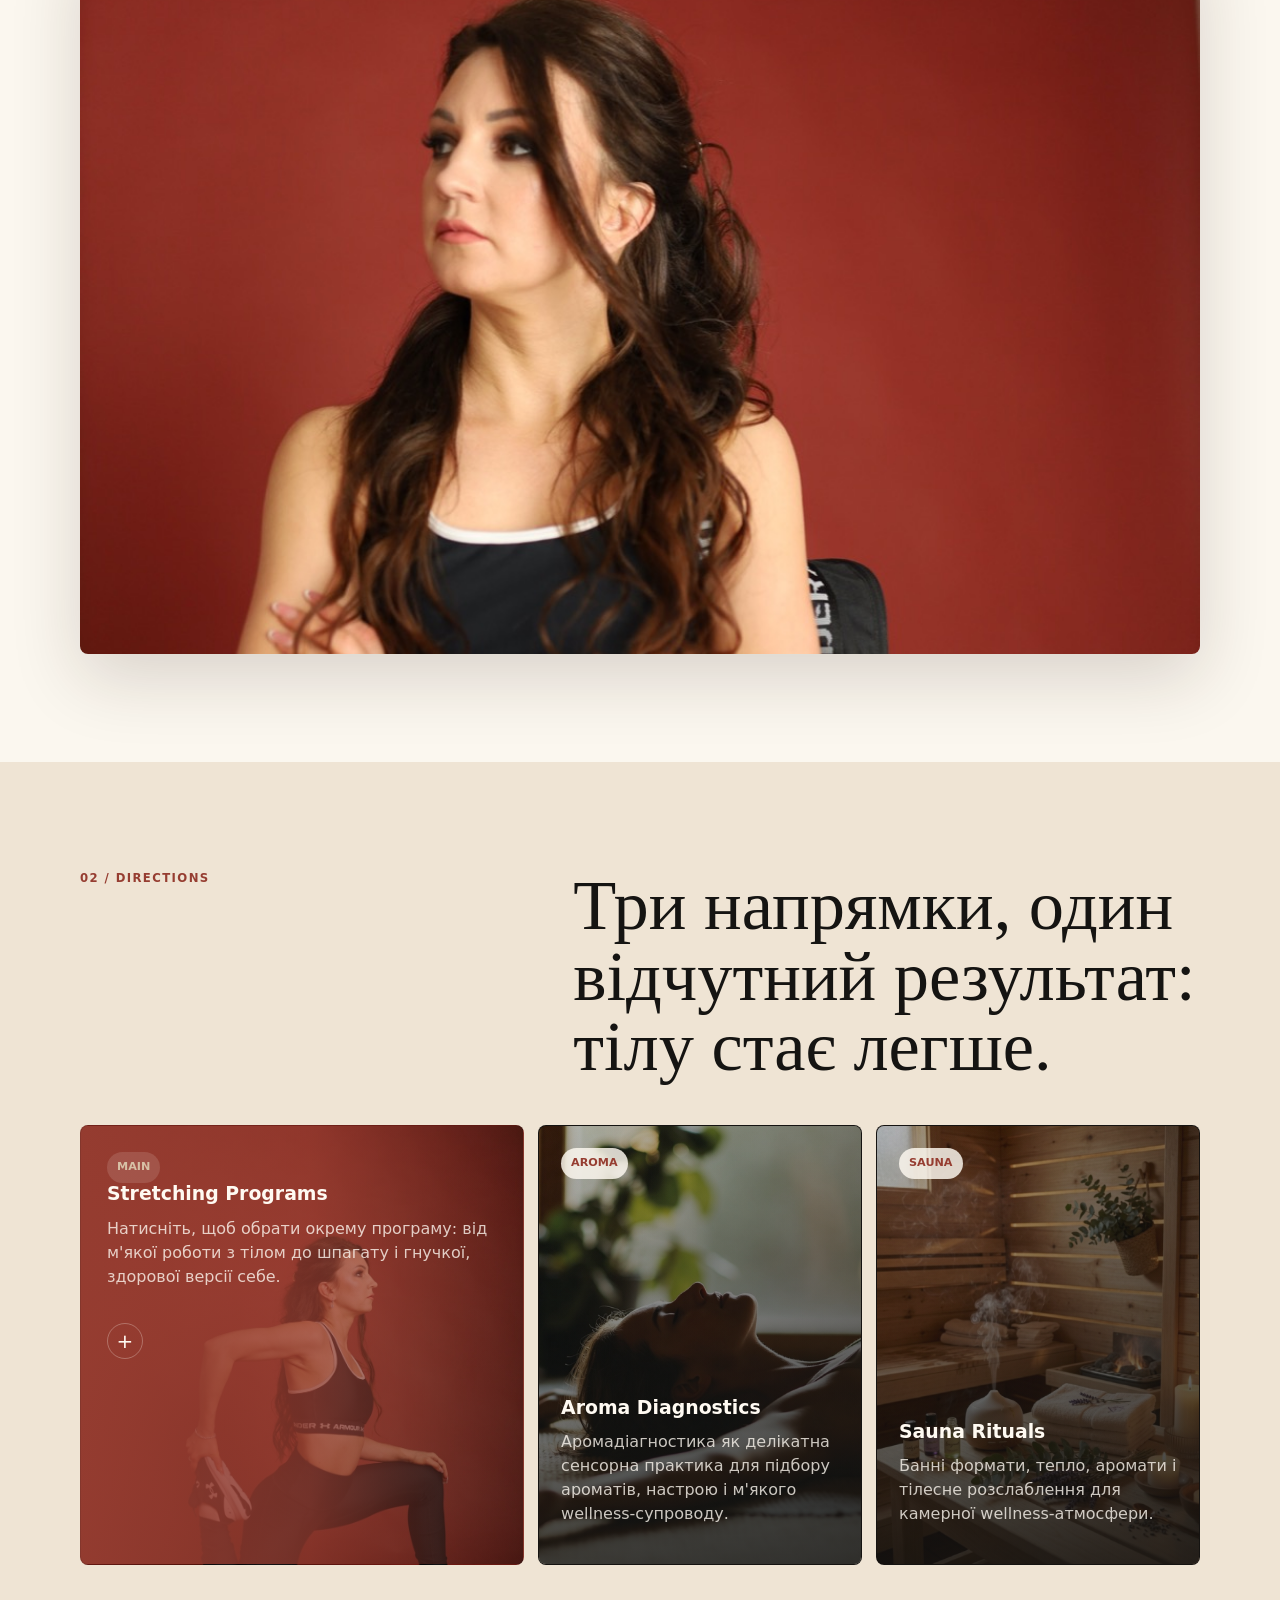
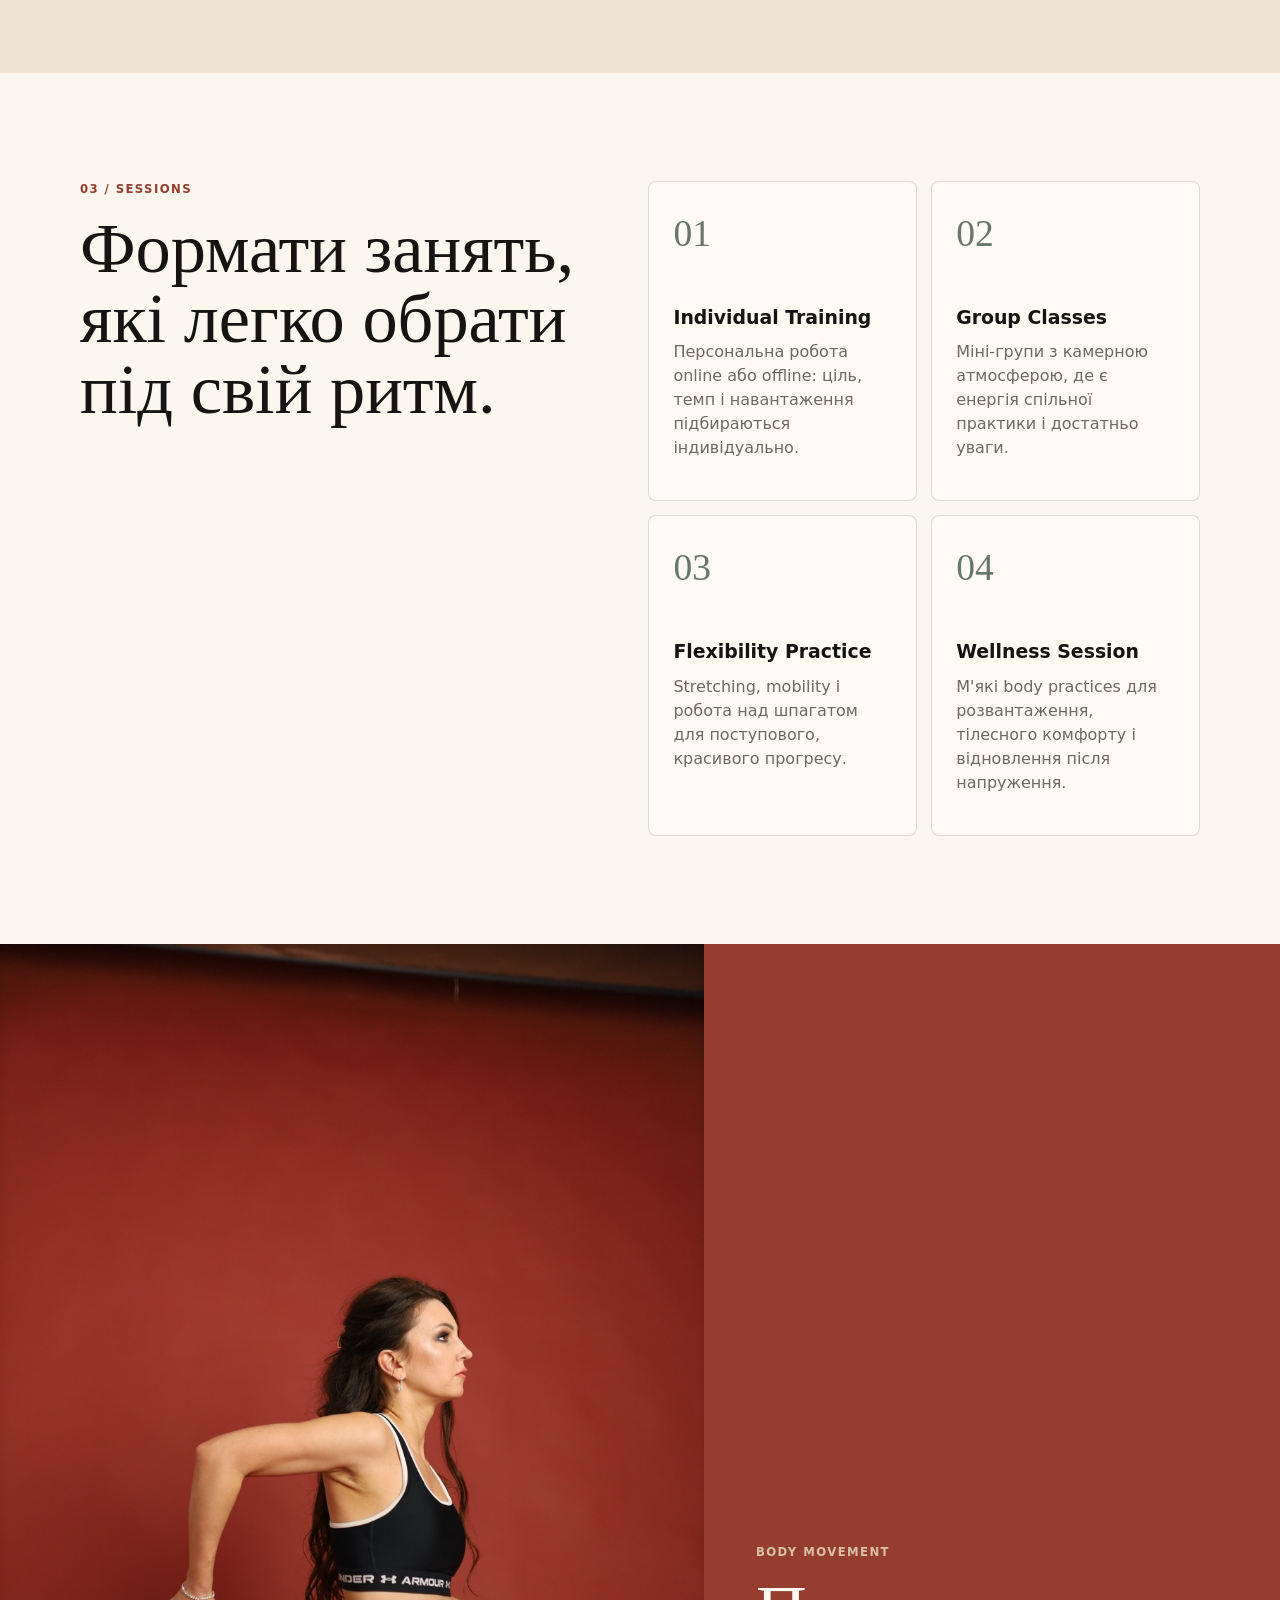
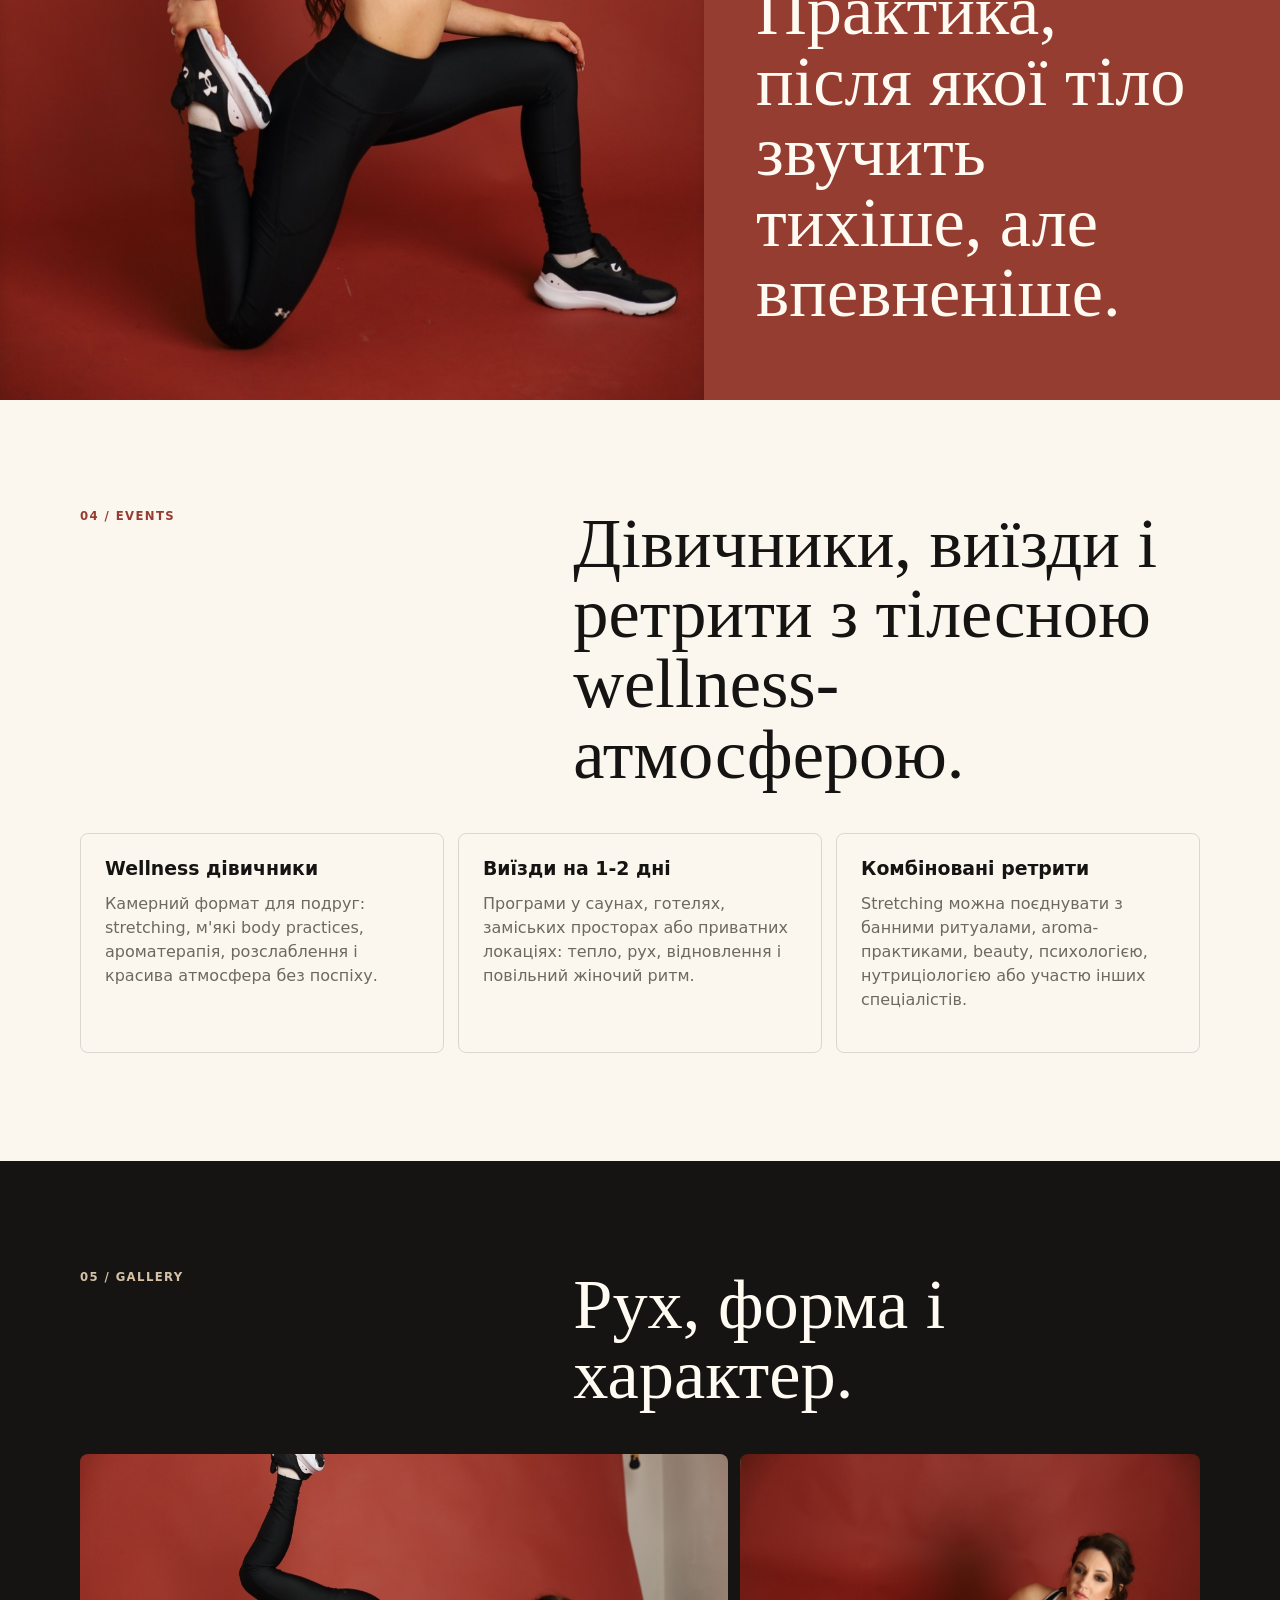
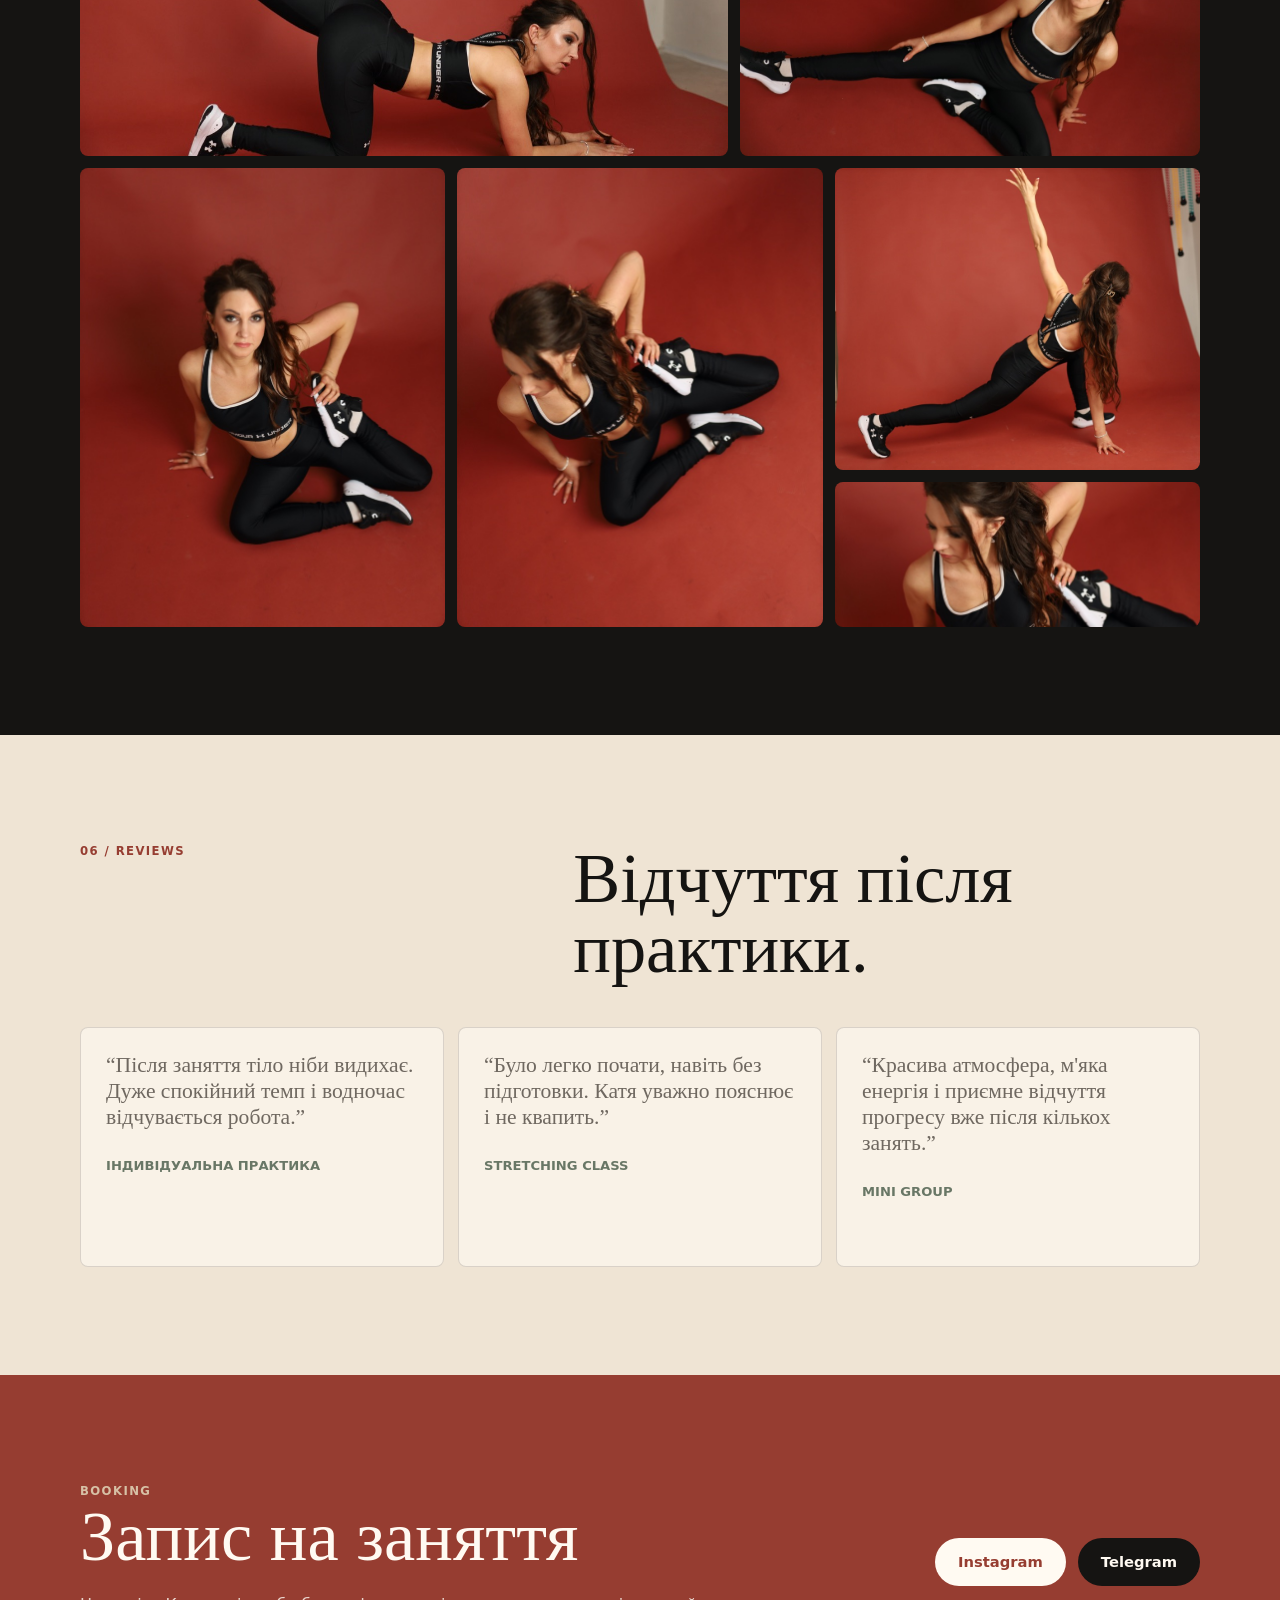
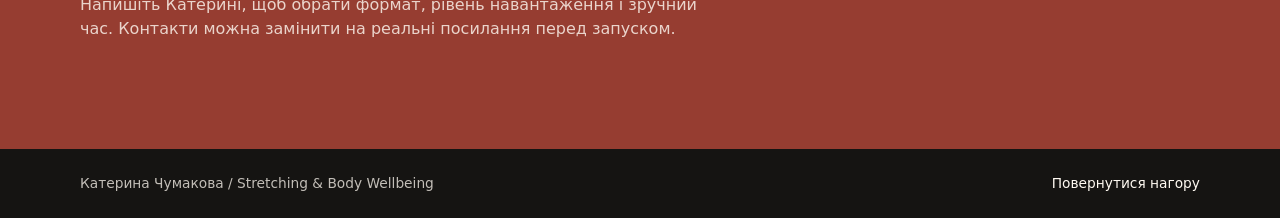
==== commit 44031950: "Refine split program title" ====
--- a/index.html
+++ b/index.html
@@ -102,7 +102,7 @@
                 <p>Робота з тонусом, кровообігом, плавністю руху і відчуттям легкості в тілі.</p>
               </article>
               <article>
-                <strong>Красиві шпагатики</strong>
+                <strong>Розкішні шпагати</strong>
                 <p>Поступовий прогрес у шпагаті через mobility, розкриття тазостегнових і контроль.</p>
               </article>
               <article>
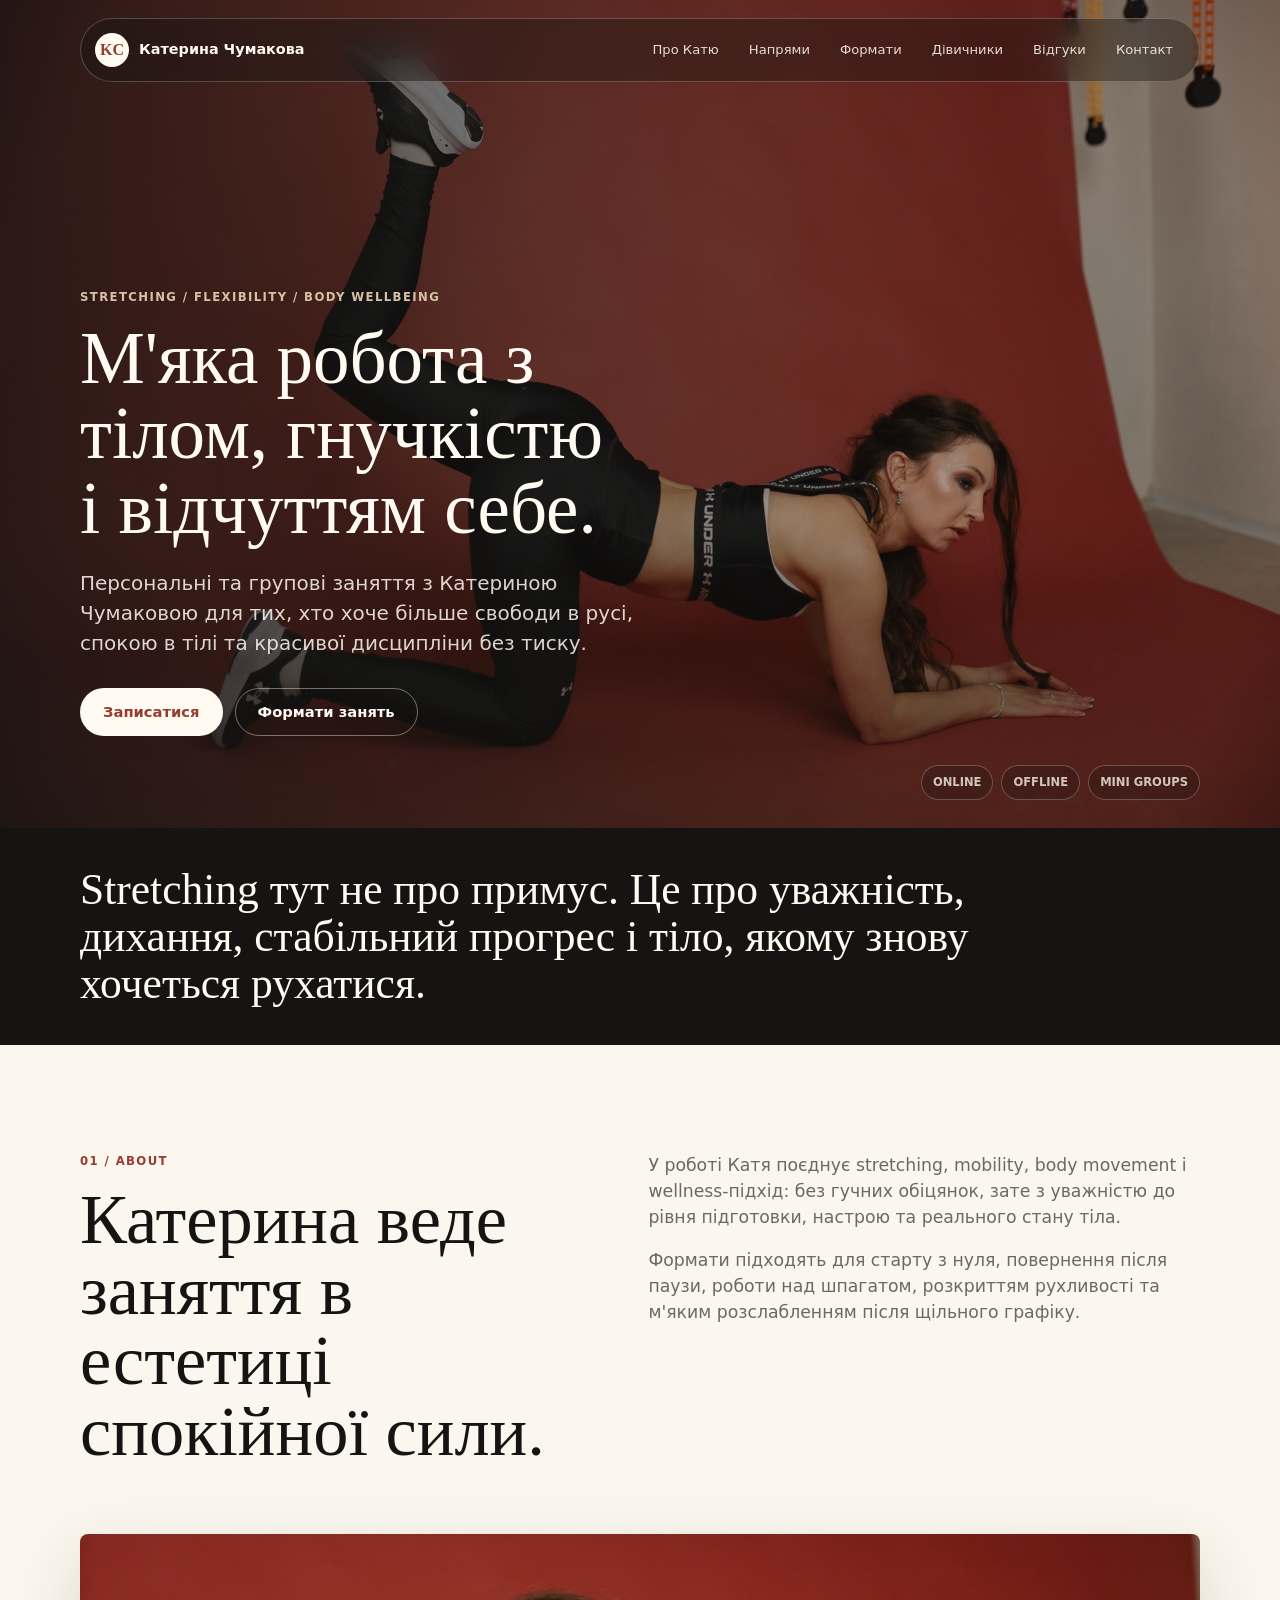
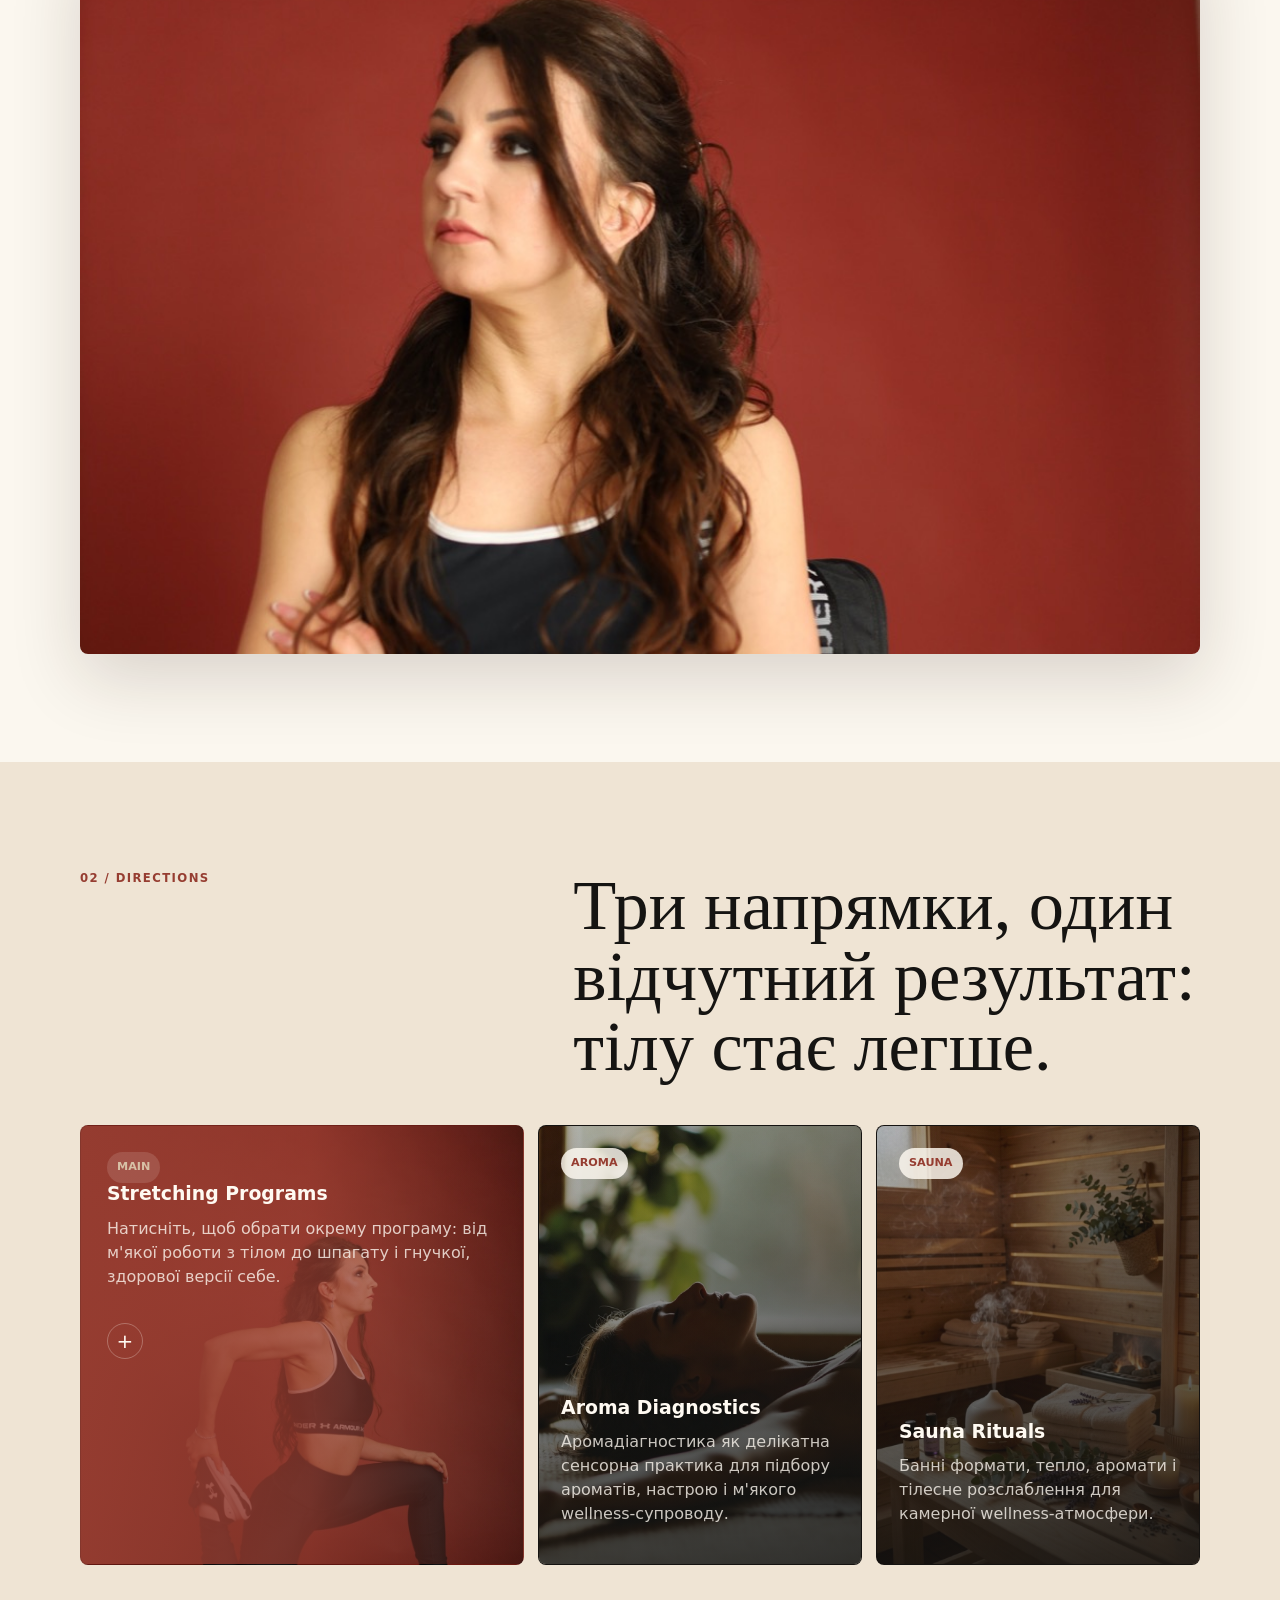
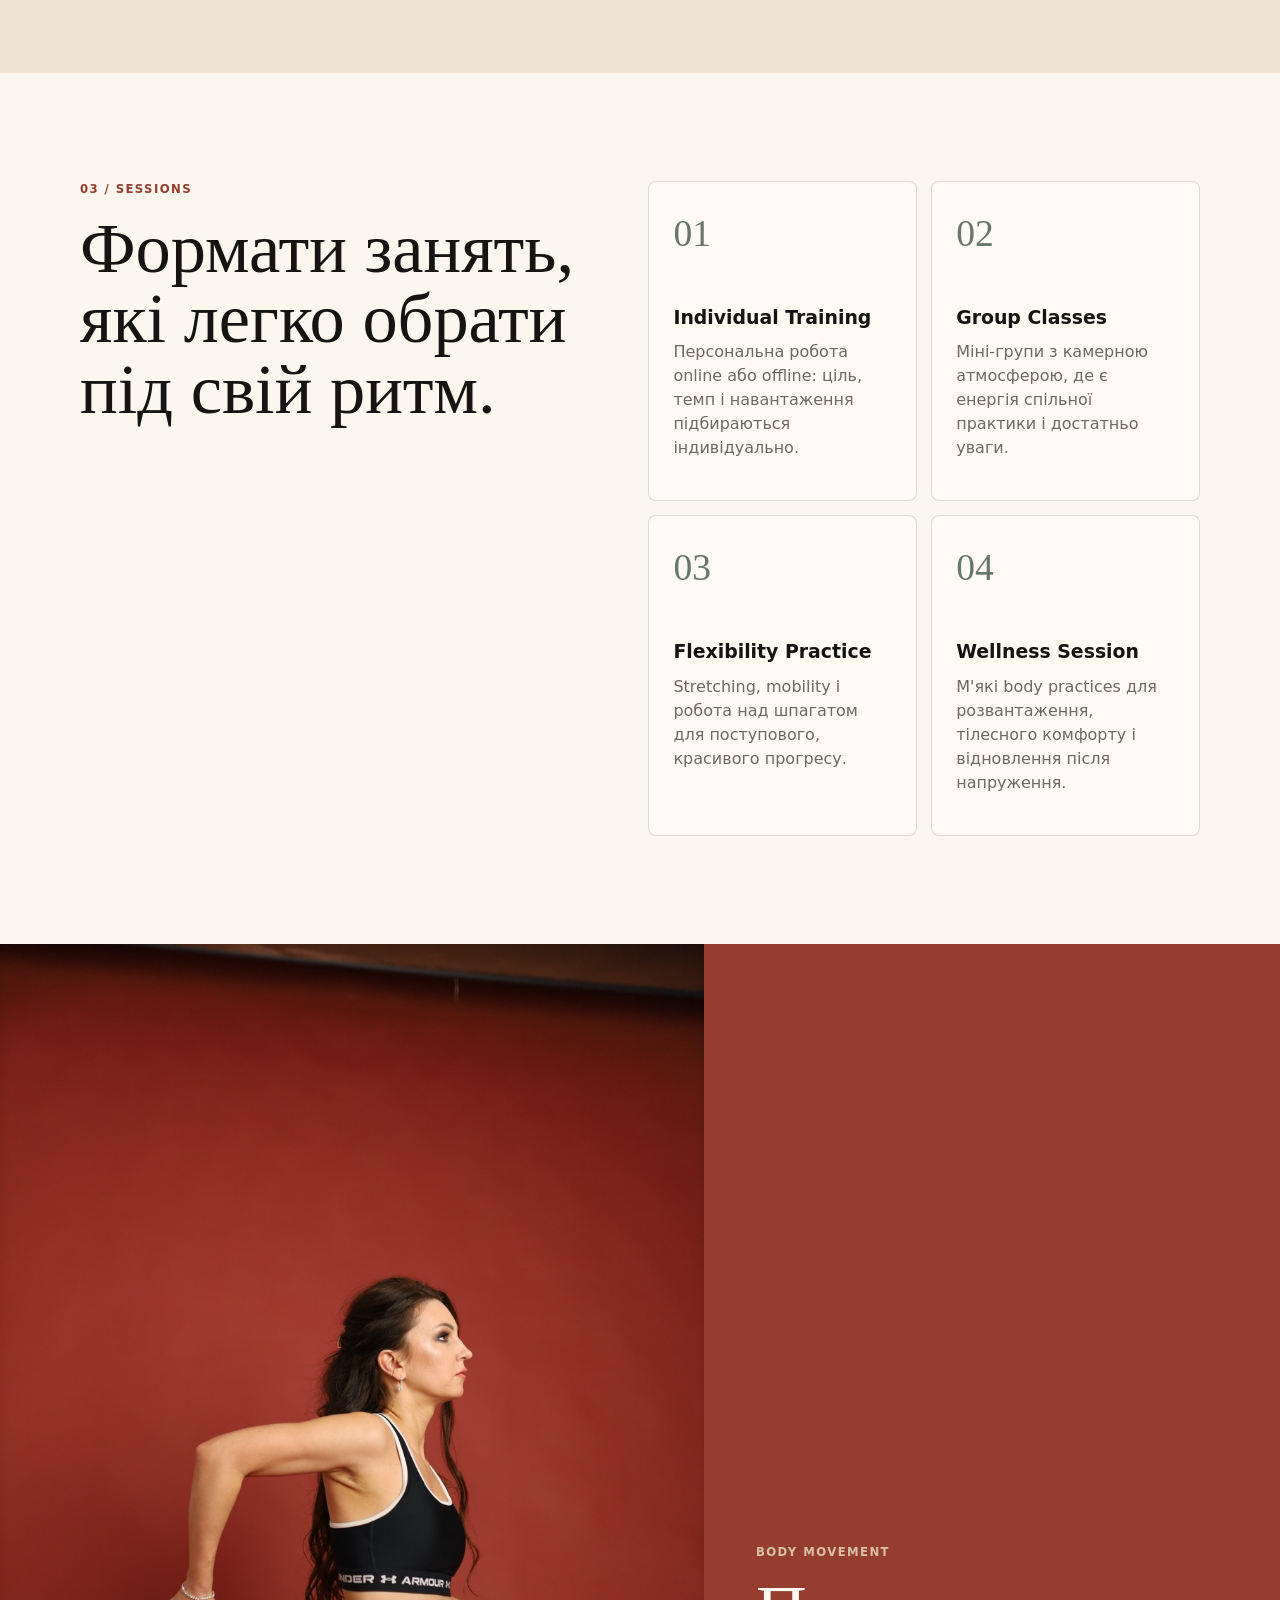
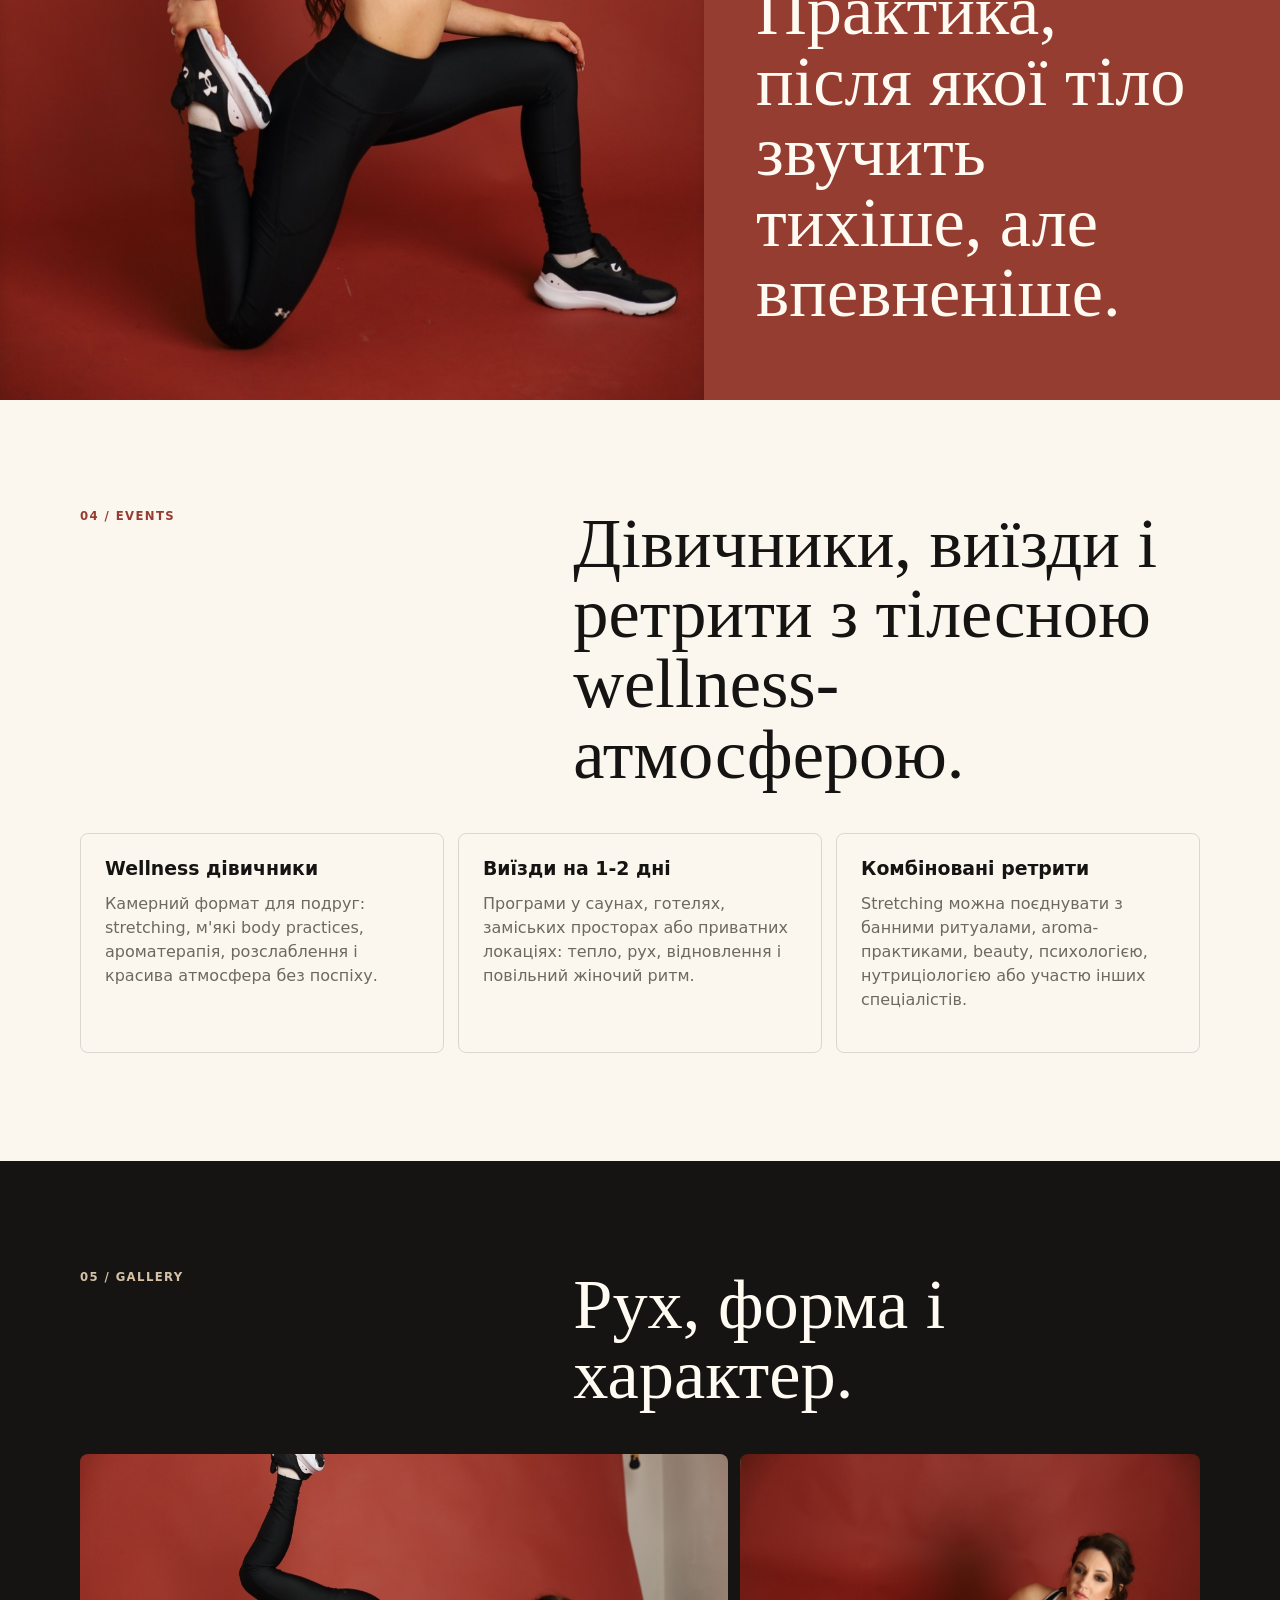
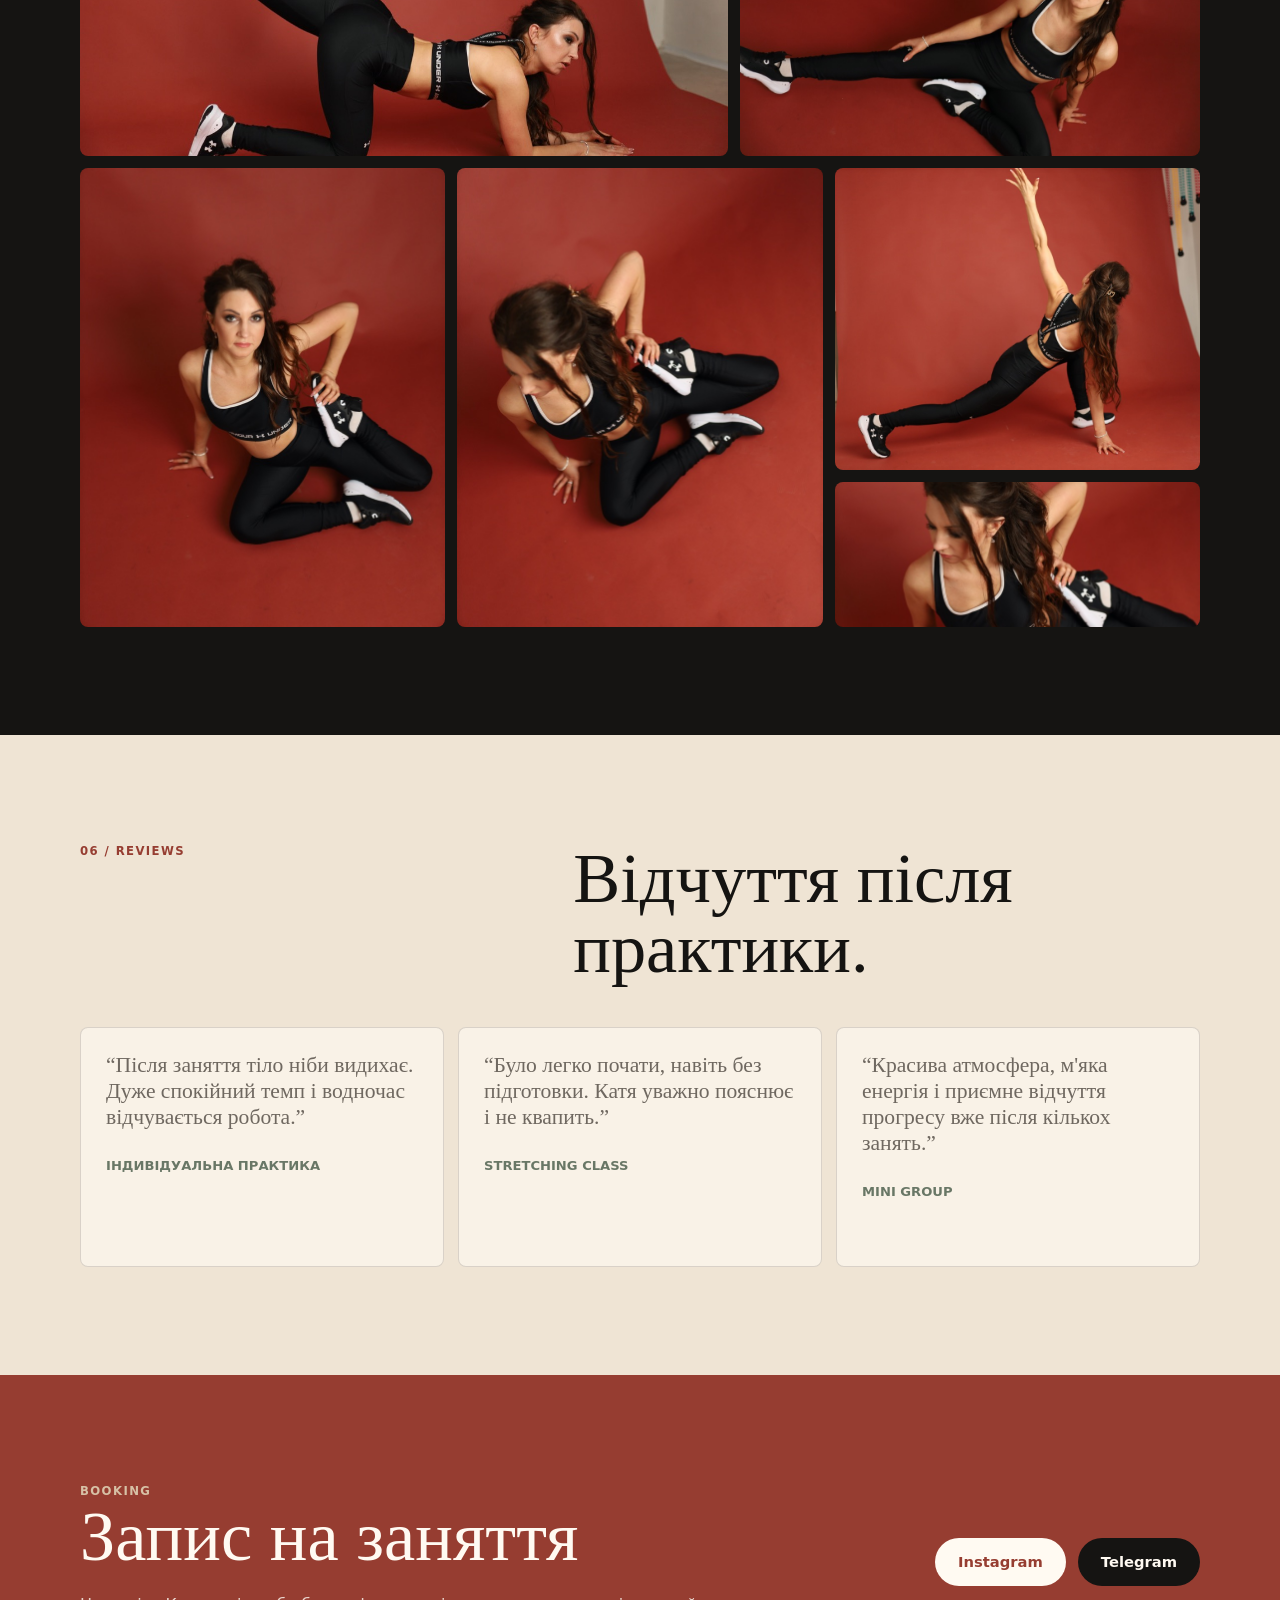
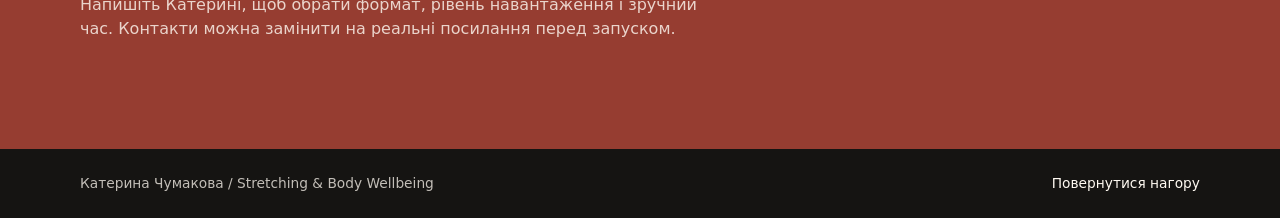
==== commit 6692500c: "Add online splits landing page" ====
--- a/index.html
+++ b/index.html
@@ -97,14 +97,14 @@
               </p>
             </summary>
             <div class="stretching-programs" aria-label="Окремі stretching програми">
-              <article>
+              <a class="program-link" href="anticellulite.html">
                 <strong>Антицелюлітна</strong>
                 <p>Робота з тонусом, кровообігом, плавністю руху і відчуттям легкості в тілі.</p>
-              </article>
-              <article>
+              </a>
+              <a class="program-link" href="splits-online.html">
                 <strong>Розкішні шпагати</strong>
                 <p>Поступовий прогрес у шпагаті через mobility, розкриття тазостегнових і контроль.</p>
-              </article>
+              </a>
               <article>
                 <strong>Гнучка і здорова версія вашого тіла</strong>
                 <p>Комплекс для постави, рухливості, м'якої сили і комфортної амплітуди.</p>
--- a/styles.css
+++ b/styles.css
@@ -442,11 +442,20 @@
   gap: 10px;
 }
 
-.stretching-programs article {
+.stretching-programs article,
+.stretching-programs .program-link {
+  display: block;
   padding: 14px;
   border: 1px solid rgba(255, 250, 242, 0.2);
   border-radius: 8px;
   background: rgba(255, 250, 242, 0.08);
+  transition: border-color 180ms ease, background 180ms ease, transform 180ms ease;
+}
+
+.stretching-programs .program-link:hover {
+  transform: translateY(-2px);
+  border-color: rgba(255, 250, 242, 0.52);
+  background: rgba(255, 250, 242, 0.14);
 }
 
 .stretching-programs strong {
@@ -700,6 +709,530 @@
   color: var(--cream);
 }
 
+.sale-page {
+  background: var(--warm);
+}
+
+.sale-header {
+  position: fixed;
+  z-index: 20;
+  top: 18px;
+  left: 50%;
+  width: min(1120px, calc(100% - 32px));
+  transform: translateX(-50%);
+  display: flex;
+  align-items: center;
+  justify-content: space-between;
+  gap: 20px;
+  padding: 12px 14px;
+  color: var(--cream);
+  background: rgba(21, 20, 18, 0.42);
+  border: 1px solid rgba(255, 250, 242, 0.2);
+  border-radius: 999px;
+  backdrop-filter: blur(18px);
+}
+
+.sale-nav {
+  display: flex;
+  gap: 8px;
+}
+
+.page-badge {
+  flex: 0 1 auto;
+  margin-left: auto;
+  padding: 9px 14px;
+  border: 1px solid rgba(255, 250, 242, 0.18);
+  border-radius: 999px;
+  color: var(--sand);
+  background: rgba(255, 250, 242, 0.08);
+  font-size: 0.74rem;
+  font-weight: 850;
+  letter-spacing: 0.1em;
+  text-transform: uppercase;
+  white-space: nowrap;
+}
+
+.sale-nav a {
+  padding: 9px 12px;
+  border-radius: 999px;
+  color: rgba(255, 250, 242, 0.84);
+  font-size: 0.82rem;
+  font-weight: 700;
+}
+
+.section-cta {
+  display: flex;
+  flex-wrap: wrap;
+  gap: 12px;
+  margin-top: 28px;
+}
+
+.section-cta.light-cta .button.secondary {
+  border-color: rgba(21, 20, 18, 0.2);
+  color: var(--ink);
+}
+
+.cell-hero {
+  min-height: 100svh;
+  display: grid;
+  grid-template-columns: minmax(320px, 0.94fr) minmax(320px, 0.86fr);
+  gap: 44px;
+  align-items: center;
+  padding: 130px max(24px, calc((100vw - 1120px) / 2)) 84px;
+  color: var(--cream);
+  background:
+    radial-gradient(circle at 16% 14%, rgba(215, 193, 166, 0.2), transparent 34%),
+    linear-gradient(135deg, #7f2f27 0%, #963d31 48%, #211411 100%);
+}
+
+.cell-hero h1 {
+  max-width: 760px;
+  margin-bottom: 24px;
+  font-size: clamp(3.2rem, 7vw, 6.7rem);
+}
+
+.cell-hero-copy > p:not(.sale-pill) {
+  max-width: 650px;
+  color: rgba(255, 250, 242, 0.82);
+  font-size: clamp(1.1rem, 2vw, 1.38rem);
+}
+
+.sale-pill {
+  width: fit-content;
+  margin: 0 0 18px;
+  padding: 10px 15px;
+  border-radius: 999px;
+  color: var(--terracotta);
+  background: rgba(255, 250, 242, 0.82);
+  font-size: 0.78rem;
+  font-weight: 850;
+  letter-spacing: 0.1em;
+  text-transform: uppercase;
+}
+
+.sale-actions {
+  display: flex;
+  flex-wrap: wrap;
+  gap: 12px;
+  margin-top: 32px;
+}
+
+.sale-meta {
+  display: flex;
+  flex-wrap: wrap;
+  gap: 8px;
+  margin-top: 32px;
+}
+
+.sale-meta span {
+  padding: 8px 11px;
+  border: 1px solid rgba(255, 250, 242, 0.28);
+  border-radius: 999px;
+  color: rgba(255, 250, 242, 0.76);
+  font-size: 0.72rem;
+  font-weight: 800;
+  text-transform: uppercase;
+}
+
+.cell-hero-image {
+  position: relative;
+  min-height: 620px;
+  margin: 0;
+  overflow: hidden;
+  border: 1px solid rgba(255, 250, 242, 0.22);
+  border-radius: 8px;
+  box-shadow: var(--shadow);
+}
+
+.cell-hero-image::after {
+  position: absolute;
+  inset: 0;
+  content: "";
+  background: linear-gradient(0deg, rgba(21, 20, 18, 0.42), transparent 42%);
+}
+
+.cell-hero-image img {
+  width: 100%;
+  height: 100%;
+  min-height: 620px;
+  object-fit: cover;
+  object-position: 48% center;
+}
+
+.sale-strip {
+  display: flex;
+  overflow: hidden;
+  gap: 10px;
+  padding: 18px max(24px, calc((100vw - 1120px) / 2));
+  color: var(--cream);
+  background: var(--ink);
+}
+
+.sale-strip span {
+  flex: 0 0 auto;
+  padding: 9px 14px;
+  border: 1px solid rgba(255, 250, 242, 0.2);
+  border-radius: 999px;
+  color: rgba(255, 250, 242, 0.78);
+  font-size: 0.78rem;
+  font-weight: 850;
+  text-transform: uppercase;
+}
+
+.cell-problem,
+.telegram-section,
+.inside-section,
+.program-section,
+.coach-section,
+.tariff-section {
+  padding: 108px max(24px, calc((100vw - 1120px) / 2));
+}
+
+.cell-problem {
+  display: grid;
+  grid-template-columns: minmax(280px, 0.9fr) minmax(300px, 0.8fr);
+  gap: 52px;
+  align-items: start;
+  background: var(--ivory);
+}
+
+.cell-problem h2,
+.program-intro h2,
+.tariff-copy h2,
+.coach-section h2 {
+  margin-bottom: 0;
+}
+
+.problem-copy {
+  color: var(--muted);
+  font-size: 1.12rem;
+}
+
+.telegram-section {
+  display: grid;
+  grid-template-columns: minmax(280px, 0.72fr) minmax(360px, 1fr);
+  gap: 54px;
+  color: var(--cream);
+  background:
+    linear-gradient(90deg, rgba(21, 20, 18, 0.9), rgba(21, 20, 18, 0.66)),
+    url("assets/gallery-01.JPG");
+  background-position: center;
+  background-size: cover;
+}
+
+.telegram-section .eyebrow {
+  color: var(--sand);
+}
+
+.telegram-section h2 {
+  margin-bottom: 0;
+}
+
+.telegram-flow {
+  display: grid;
+  gap: 14px;
+}
+
+.telegram-flow article {
+  padding: 24px;
+  border: 1px solid rgba(255, 250, 242, 0.18);
+  border-radius: 8px;
+  background: rgba(255, 250, 242, 0.09);
+}
+
+.telegram-flow span {
+  display: inline-block;
+  margin-bottom: 30px;
+  color: var(--sand);
+  font-family: Georgia, "Times New Roman", serif;
+  font-size: 2rem;
+}
+
+.telegram-flow p {
+  margin-bottom: 0;
+  color: rgba(255, 250, 242, 0.74);
+}
+
+.pain-grid {
+  display: grid;
+  grid-template-columns: repeat(5, 1fr);
+  gap: 14px;
+  padding: 0 max(24px, calc((100vw - 1120px) / 2)) 108px;
+  background: var(--ivory);
+}
+
+.pain-grid article,
+.inside-grid article,
+.week-grid article,
+.tariff-card {
+  border: 1px solid var(--line);
+  border-radius: 8px;
+}
+
+.pain-grid article {
+  min-height: 250px;
+  padding: 22px;
+  background: var(--cream);
+}
+
+.pain-cta-card {
+  display: flex;
+  flex-direction: column;
+  justify-content: space-between;
+  color: var(--cream);
+  background: var(--terracotta) !important;
+}
+
+.pain-cta-card span,
+.pain-cta-card p {
+  color: rgba(255, 250, 242, 0.76);
+}
+
+.pain-cta-card h3 {
+  color: var(--cream);
+}
+
+.pain-cta-card .button {
+  width: 100%;
+  margin-top: 18px;
+}
+
+.pain-grid span,
+.week-grid span,
+.tariff-card > span {
+  display: inline-block;
+  margin-bottom: 44px;
+  color: var(--sage);
+  font-family: Georgia, "Times New Roman", serif;
+  font-size: 2.2rem;
+}
+
+.pain-grid p,
+.inside-grid p,
+.week-grid li,
+.tariff-card li,
+.tariff-copy p,
+.coach-section p {
+  color: var(--muted);
+}
+
+.inside-section {
+  background: var(--warm);
+}
+
+.inside-grid {
+  display: grid;
+  grid-template-columns: repeat(3, 1fr);
+  gap: 14px;
+}
+
+.inside-grid article {
+  min-height: 220px;
+  padding: 24px;
+  background: rgba(255, 250, 242, 0.64);
+}
+
+.program-section {
+  display: grid;
+  grid-template-columns: minmax(280px, 0.7fr) minmax(360px, 1.05fr);
+  gap: 54px;
+  color: var(--cream);
+  background:
+    linear-gradient(90deg, rgba(150, 61, 49, 0.96), rgba(150, 61, 49, 0.72)),
+    url("assets/mobile-hero.JPG");
+  background-position: center;
+  background-size: cover;
+}
+
+.program-intro p:not(.sale-pill) {
+  color: rgba(255, 250, 242, 0.78);
+  font-size: 1.08rem;
+}
+
+.program-section .sale-pill {
+  color: var(--cream);
+  background: rgba(255, 250, 242, 0.16);
+}
+
+.week-grid {
+  display: grid;
+  gap: 14px;
+}
+
+.week-grid article {
+  padding: 24px;
+  background: rgba(255, 250, 242, 0.1);
+  border-color: rgba(255, 250, 242, 0.2);
+}
+
+.week-grid span {
+  margin-bottom: 18px;
+  color: var(--sand);
+  font-size: 0.78rem;
+  font-family: inherit;
+  font-weight: 850;
+  letter-spacing: 0.12em;
+  text-transform: uppercase;
+}
+
+.week-grid ul,
+.tariff-card ul {
+  display: grid;
+  gap: 8px;
+  margin: 0;
+  padding-left: 19px;
+}
+
+.week-grid li {
+  color: rgba(255, 250, 242, 0.76);
+}
+
+.coach-section {
+  display: grid;
+  grid-template-columns: minmax(300px, 0.76fr) minmax(320px, 0.88fr);
+  gap: 54px;
+  align-items: center;
+  background: var(--ivory);
+}
+
+.coach-section figure {
+  margin: 0;
+  overflow: hidden;
+  border-radius: 8px;
+  box-shadow: var(--shadow);
+}
+
+.coach-section img {
+  width: 100%;
+  height: 580px;
+  object-fit: cover;
+  object-position: 50% 24%;
+}
+
+.tariff-section {
+  display: grid;
+  grid-template-columns: minmax(300px, 0.8fr) minmax(320px, 0.7fr);
+  gap: 54px;
+  align-items: center;
+  color: var(--cream);
+  background: var(--terracotta);
+}
+
+.tariff-section .sale-pill {
+  color: var(--cream);
+  background: rgba(255, 250, 242, 0.14);
+}
+
+.tariff-copy p {
+  max-width: 620px;
+  color: rgba(255, 250, 242, 0.78);
+  font-size: 1.08rem;
+}
+
+.tariff-card {
+  padding: 28px;
+  background: rgba(21, 20, 18, 0.16);
+  border-color: rgba(255, 250, 242, 0.22);
+}
+
+.tariff-card > span {
+  margin-bottom: 28px;
+  color: var(--sand);
+  font-size: 2.6rem;
+}
+
+.price-row {
+  display: grid;
+  gap: 6px;
+  margin: 0 0 24px;
+  padding: 18px 0 20px;
+  border-top: 1px solid rgba(255, 250, 242, 0.16);
+  border-bottom: 1px solid rgba(255, 250, 242, 0.16);
+}
+
+.price-row strong {
+  color: var(--cream);
+  font-family: "Iowan Old Style", "Palatino Linotype", "Book Antiqua", Georgia, "Times New Roman", serif;
+  font-size: clamp(3.2rem, 7vw, 5.6rem);
+  font-weight: 500;
+  line-height: 0.95;
+}
+
+.price-row p {
+  max-width: 420px;
+  margin: 0;
+  color: rgba(255, 250, 242, 0.72);
+  font-size: 0.98rem;
+}
+
+.tariff-card li {
+  color: rgba(255, 250, 242, 0.76);
+}
+
+.tariff-actions {
+  display: grid;
+  gap: 10px;
+  margin-top: 28px;
+}
+
+.sale-footer {
+  border-top: 1px solid rgba(255, 250, 242, 0.12);
+}
+
+.splits-page {
+  background: var(--ivory);
+}
+
+.splits-hero {
+  background:
+    linear-gradient(90deg, rgba(93, 41, 35, 0.96) 0%, rgba(150, 61, 49, 0.78) 52%, rgba(21, 20, 18, 0.46) 100%),
+    url("assets/gallery-03.JPG");
+  background-position: center;
+  background-size: cover;
+}
+
+.splits-hero h1 {
+  max-width: 680px;
+  font-size: clamp(2.95rem, 5.4vw, 5.45rem);
+}
+
+.splits-hero .cell-hero-copy > p:not(.sale-pill) {
+  max-width: 610px;
+}
+
+.splits-hero .cell-hero-image img {
+  object-position: 56% 42%;
+}
+
+.splits-intro {
+  background: var(--ivory);
+}
+
+.splits-result {
+  background:
+    linear-gradient(90deg, rgba(21, 20, 18, 0.9), rgba(93, 41, 35, 0.72)),
+    url("assets/gallery-02.JPG");
+  background-position: center;
+  background-size: cover;
+}
+
+.splits-benefits {
+  background: var(--ivory);
+}
+
+.splits-program {
+  background:
+    linear-gradient(90deg, rgba(150, 61, 49, 0.96), rgba(105, 119, 102, 0.7)),
+    url("assets/mobile-hero.JPG");
+  background-position: center;
+  background-size: cover;
+}
+
+.splits-tariff {
+  background:
+    linear-gradient(135deg, #963d31 0%, #6b5147 58%, #151412 100%);
+}
+
 @media (max-width: 920px) {
   .site-header {
     align-items: flex-start;
@@ -752,6 +1285,20 @@
 
   .contact-actions {
     justify-content: flex-start;
+  }
+
+  .cell-hero,
+  .cell-problem,
+  .telegram-section,
+  .program-section,
+  .coach-section,
+  .tariff-section {
+    grid-template-columns: 1fr;
+  }
+
+  .pain-grid,
+  .inside-grid {
+    grid-template-columns: 1fr 1fr;
   }
 }
 
@@ -768,6 +1315,23 @@
   }
 
   .nav-links {
+    display: none;
+  }
+
+  .sale-header {
+    position: absolute;
+    top: 12px;
+    width: calc(100% - 24px);
+    padding: 10px;
+    border-radius: 24px;
+  }
+
+  .page-badge {
+    margin-left: 0;
+    font-size: 0.68rem;
+  }
+
+  .sale-nav {
     display: none;
   }
 
@@ -864,4 +1428,58 @@
     padding-left: 18px;
     padding-right: 18px;
   }
-}
+
+  .cell-hero {
+    min-height: auto;
+    padding: 116px 18px 72px;
+  }
+
+  .cell-hero h1 {
+    font-size: clamp(2.72rem, 13vw, 4.1rem);
+  }
+
+  .splits-hero h1 {
+    font-size: clamp(2.42rem, 11vw, 3.48rem);
+  }
+
+  .cell-hero-image {
+    min-height: 460px;
+  }
+
+  .cell-hero-image img {
+    min-height: 460px;
+  }
+
+  .sale-actions .button,
+  .tariff-actions .button,
+  .section-cta .button {
+    width: 100%;
+  }
+
+  .sale-strip {
+    padding-left: 18px;
+    padding-right: 18px;
+  }
+
+  .cell-problem,
+  .telegram-section,
+  .inside-section,
+  .program-section,
+  .coach-section,
+  .tariff-section {
+    padding: 76px 18px;
+  }
+
+  .pain-grid {
+    grid-template-columns: 1fr;
+    padding: 0 18px 76px;
+  }
+
+  .inside-grid {
+    grid-template-columns: 1fr;
+  }
+
+  .coach-section img {
+    height: 500px;
+  }
+}
